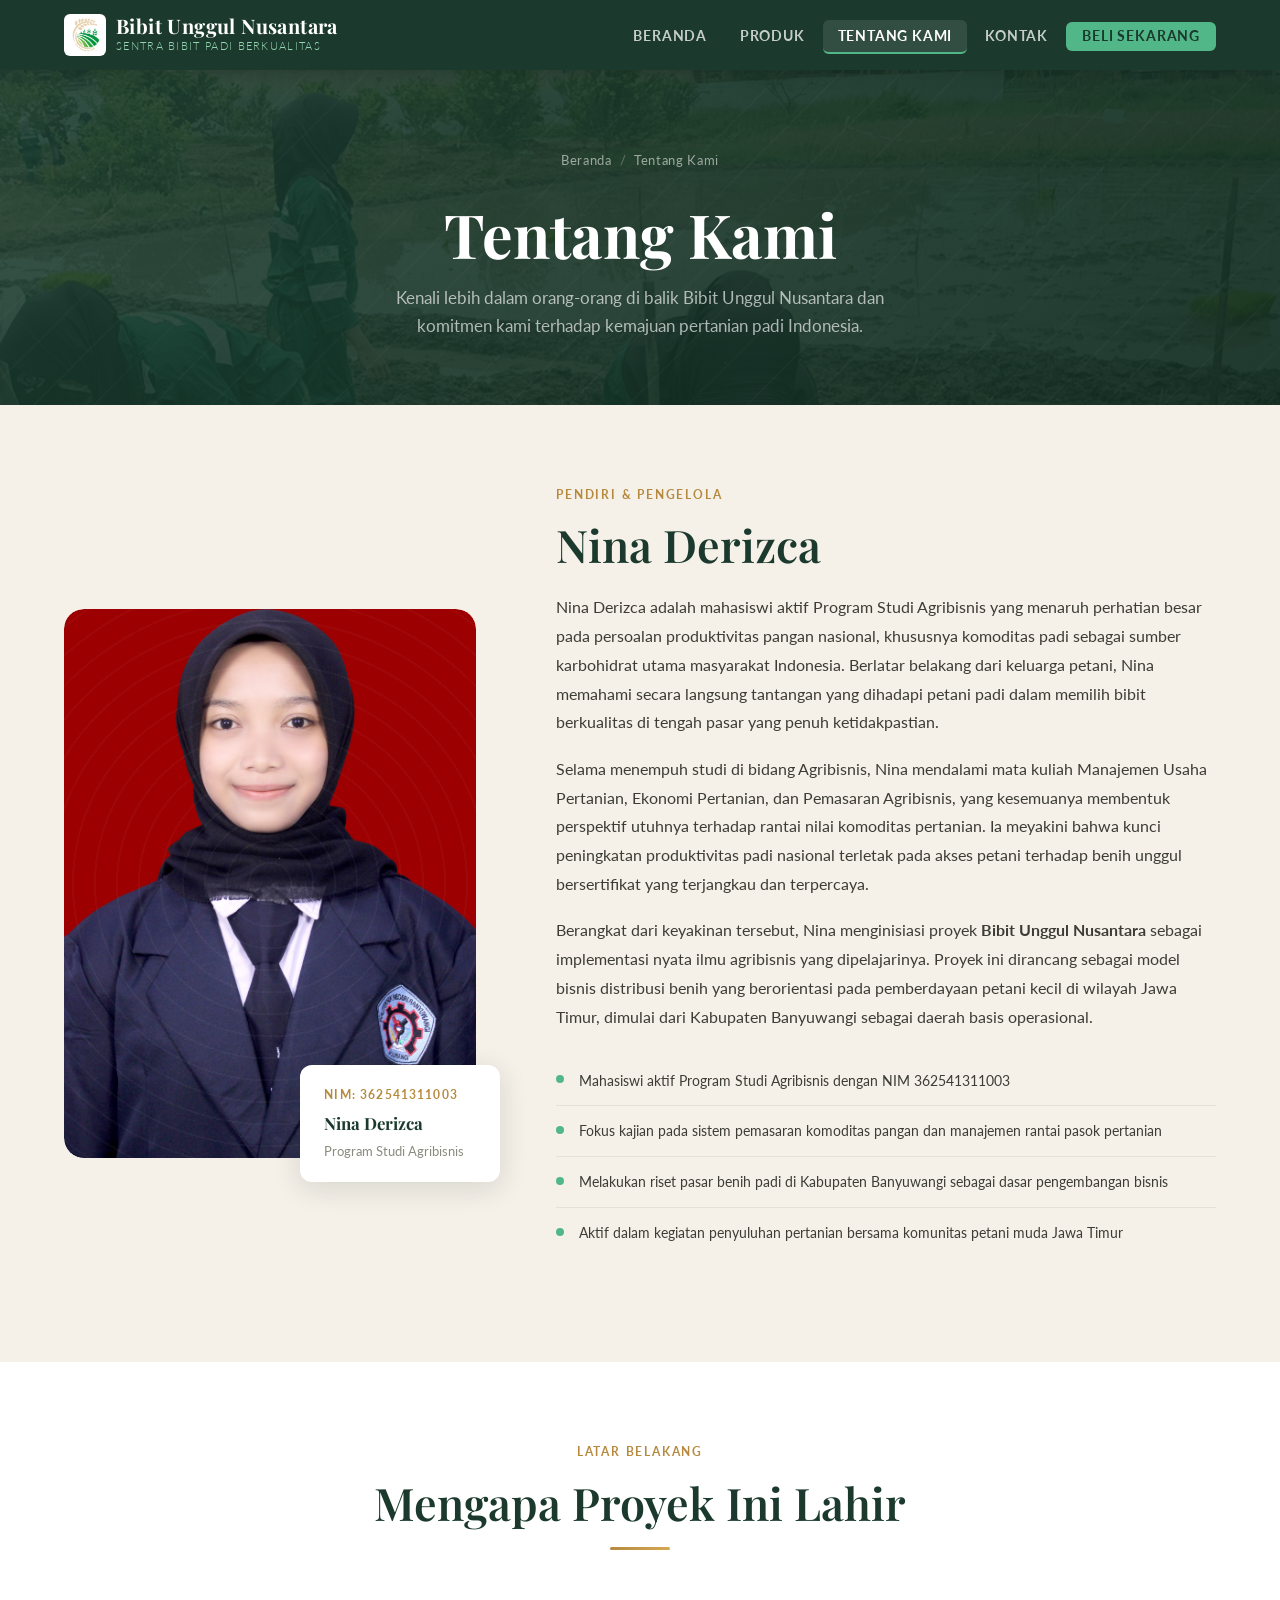
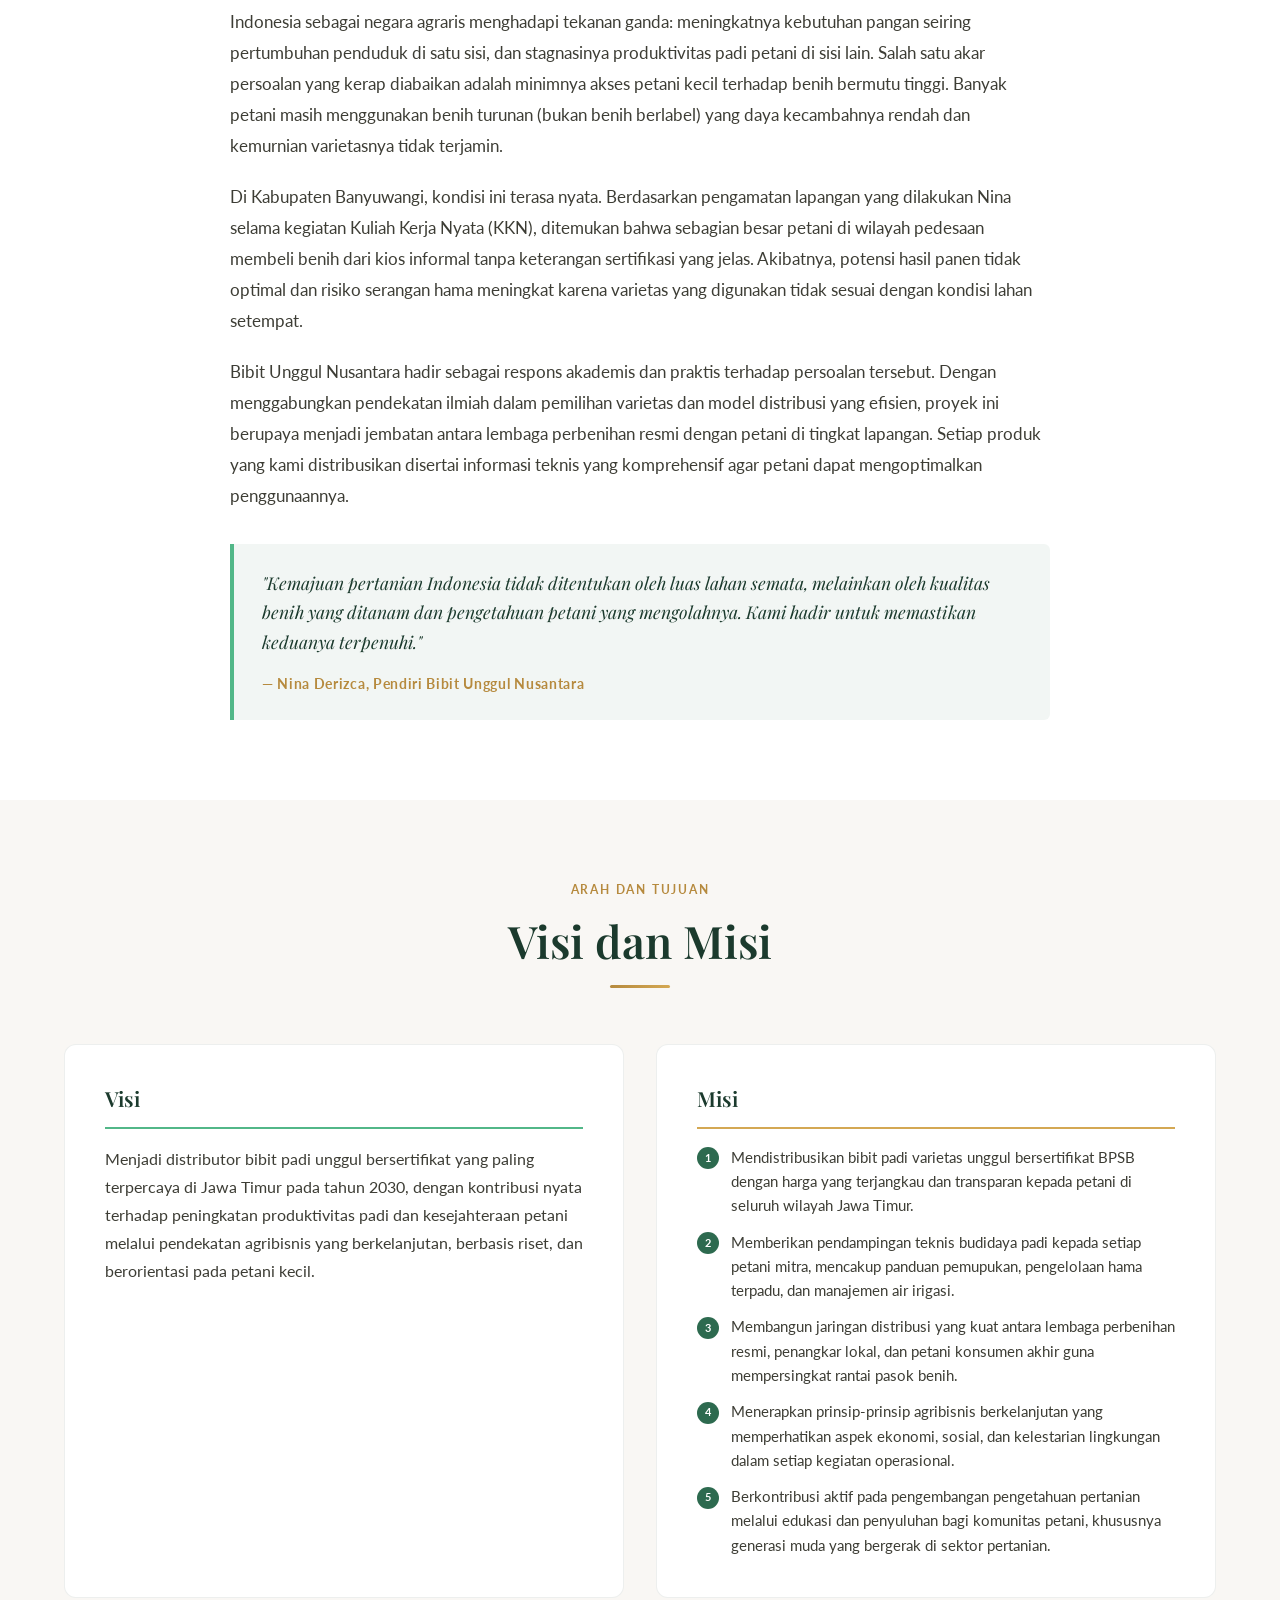
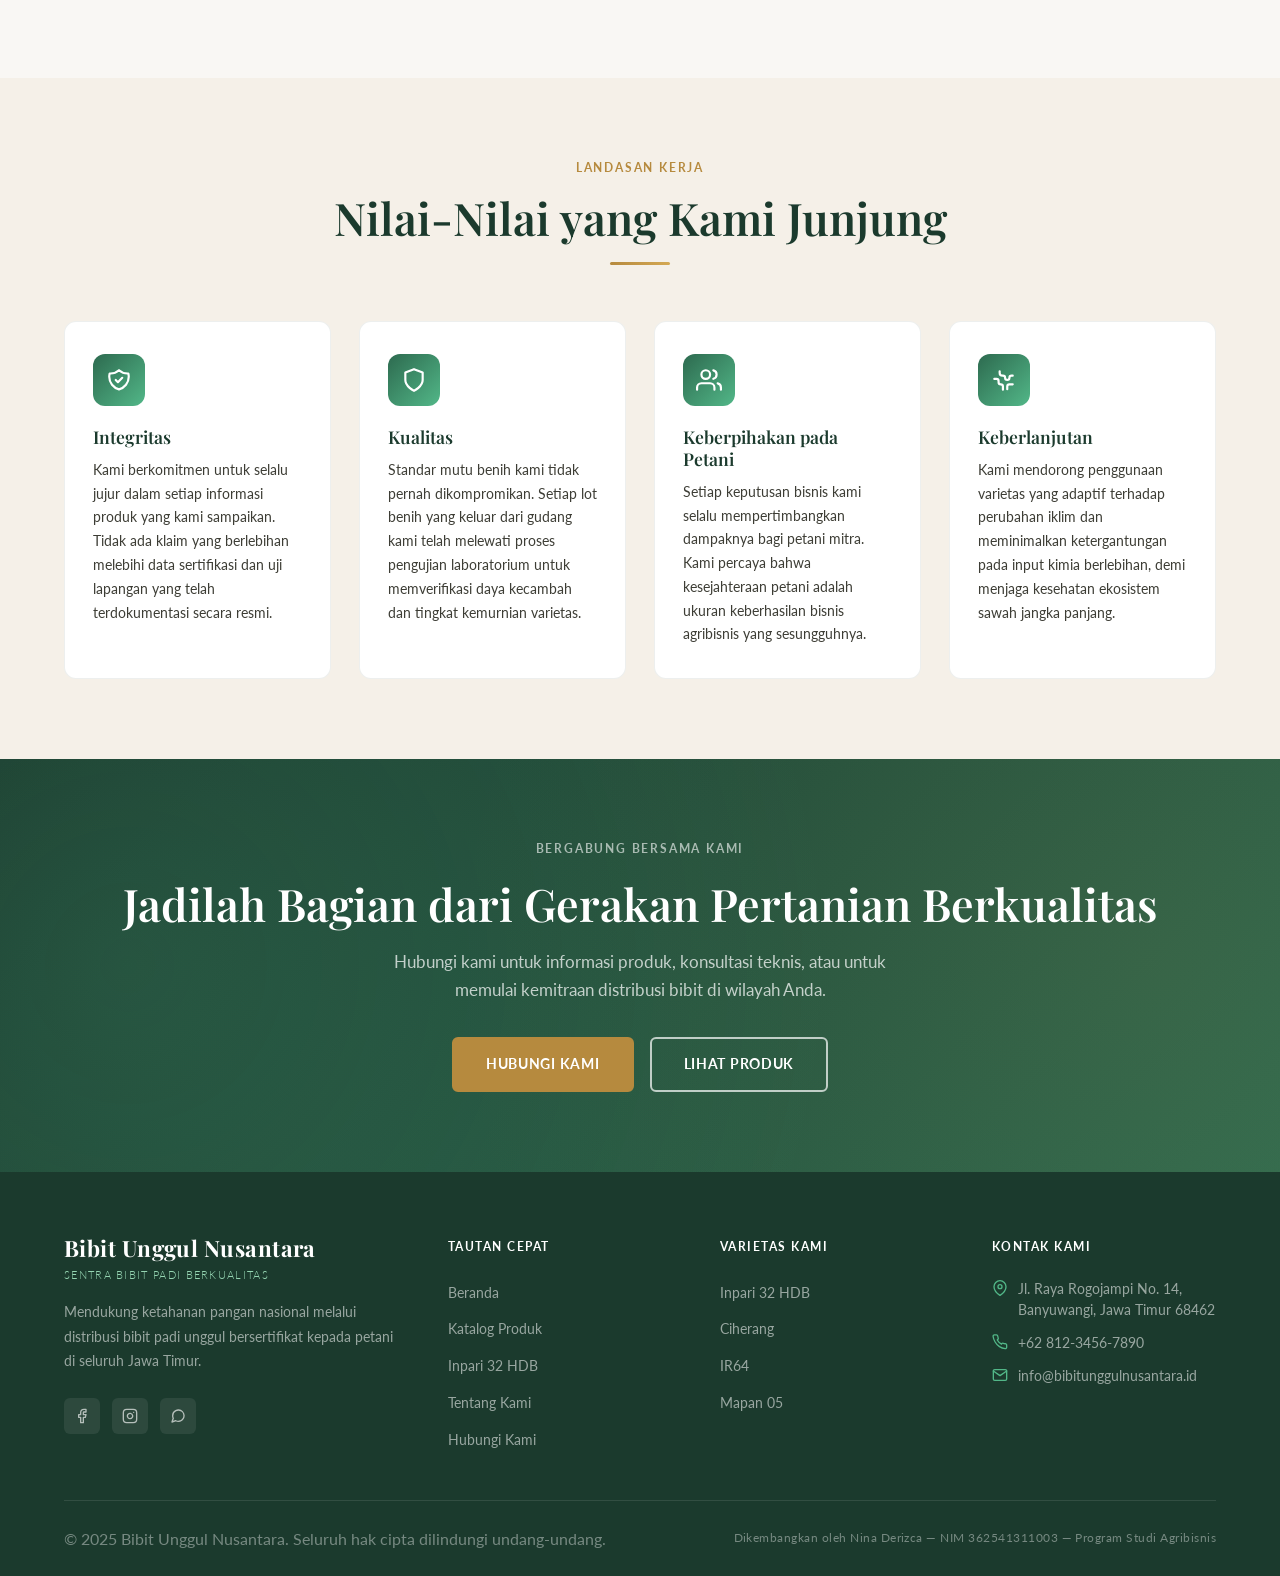
==== about.html @ 70c7c41b "update project untuk repo ninaderizca.github.io" ====
<!DOCTYPE html>
<html lang="id">
<head>
  <meta charset="UTF-8" />
  <meta name="viewport" content="width=device-width, initial-scale=1.0" />
  <title>Tentang Kami &mdash; Bibit Unggul Nusantara</title>
  <meta name="description" content="Mengenal Nina Derizca, mahasiswi Agribisnis di balik proyek Bibit Unggul Nusantara. Visi, misi, dan komitmen kami terhadap pertanian padi berkualitas." />
  <link rel="stylesheet" href="style.css" />
</head>
<body>

  <!-- NAVIGASI -->
  <nav class="navbar">
    <div class="navbar-dalam">
      <a href="index.html" class="navbar-logo">
        <img src="assets/images/logo.jpg" alt="Logo Bibit Unggul Nusantara" style="height: 42px; width: auto;">
        <div class="logo-teks">
          <span class="logo-nama">Bibit Unggul Nusantara</span>
          <span class="logo-tagline">Sentra Bibit Padi Berkualitas</span>
        </div>
      </a>
      <ul class="navbar-menu">
        <li><a href="index.html">Beranda</a></li>
        <li><a href="product.html">Produk</a></li>
        <li><a href="about.html" class="aktif">Tentang Kami</a></li>
        <li><a href="contact.html">Kontak</a></li>
        <li><a href="product.html" class="navbar-cta">Beli Sekarang</a></li>
      </ul>
      <button class="hamburger" onclick="toggleMenu()" aria-label="Buka Menu">
        <span></span><span></span><span></span>
      </button>
    </div>
    <div class="mobile-menu" id="mobileMenu">
      <a href="index.html">Beranda</a>
      <a href="product.html">Produk</a>
      <a href="about.html">Tentang Kami</a>
      <a href="contact.html">Kontak</a>
      <a href="product.html">Beli Sekarang</a>
    </div>
  </nav>

  <!-- HEADER HALAMAN -->
  <div class="header-halaman">
    <div class="kontainer">
      <div class="breadcrumb">
        <a href="index.html">Beranda</a>
        <span class="pemisah">/</span>
        <span>Tentang Kami</span>
      </div>
      <h1>Tentang Kami</h1>
      <p>Kenali lebih dalam orang-orang di balik Bibit Unggul Nusantara dan komitmen kami terhadap kemajuan pertanian padi Indonesia.</p>
    </div>
  </div>

  <!-- PROFIL PENDIRI -->
  <section class="bagian bagian-krem">
    <div class="kontainer">
      <div class="profil-grid">
        <div class="profil-visual animasi-masuk">
          <div class="foto-profil" style="background: transparent;">
            <img src="assets/images/profil-nina.jpg" alt="Foto Nina Derizca" style="width: 100%; height: 100%; object-fit: cover; border-radius: var(--radius-besar);" />
          </div>
          <div class="kartu-identitas">
            <div class="identitas-nim">NIM: 362541311003</div>
            <div class="identitas-nama">Nina Derizca</div>
            <div class="identitas-prodi">Program Studi Agribisnis</div>
          </div>
        </div>
        <div class="profil-teks animasi-masuk-delay-2">
          <div class="label-kecil">Pendiri &amp; Pengelola</div>
          <h2>Nina Derizca</h2>
          <p>
            Nina Derizca adalah mahasiswi aktif Program Studi Agribisnis yang menaruh perhatian besar pada persoalan produktivitas pangan nasional, khususnya komoditas padi sebagai sumber karbohidrat utama masyarakat Indonesia. Berlatar belakang dari keluarga petani, Nina memahami secara langsung tantangan yang dihadapi petani padi dalam memilih bibit berkualitas di tengah pasar yang penuh ketidakpastian.
          </p>
          <p>
            Selama menempuh studi di bidang Agribisnis, Nina mendalami mata kuliah Manajemen Usaha Pertanian, Ekonomi Pertanian, dan Pemasaran Agribisnis, yang kesemuanya membentuk perspektif utuhnya terhadap rantai nilai komoditas pertanian. Ia meyakini bahwa kunci peningkatan produktivitas padi nasional terletak pada akses petani terhadap benih unggul bersertifikat yang terjangkau dan terpercaya.
          </p>
          <p>
            Berangkat dari keyakinan tersebut, Nina menginisiasi proyek <strong>Bibit Unggul Nusantara</strong> sebagai implementasi nyata ilmu agribisnis yang dipelajarinya. Proyek ini dirancang sebagai model bisnis distribusi benih yang berorientasi pada pemberdayaan petani kecil di wilayah Jawa Timur, dimulai dari Kabupaten Banyuwangi sebagai daerah basis operasional.
          </p>
          <div class="daftar-pencapaian">
            <div class="item-pencapaian">
              <div class="dot-pencapaian"></div>
              <p>Mahasiswi aktif Program Studi Agribisnis dengan NIM 362541311003</p>
            </div>
            <div class="item-pencapaian">
              <div class="dot-pencapaian"></div>
              <p>Fokus kajian pada sistem pemasaran komoditas pangan dan manajemen rantai pasok pertanian</p>
            </div>
            <div class="item-pencapaian">
              <div class="dot-pencapaian"></div>
              <p>Melakukan riset pasar benih padi di Kabupaten Banyuwangi sebagai dasar pengembangan bisnis</p>
            </div>
            <div class="item-pencapaian">
              <div class="dot-pencapaian"></div>
              <p>Aktif dalam kegiatan penyuluhan pertanian bersama komunitas petani muda Jawa Timur</p>
            </div>
          </div>
        </div>
      </div>
    </div>
  </section>

  <!-- LATAR BELAKANG PROYEK -->
  <section class="bagian bagian-putih">
    <div class="kontainer">
      <div class="judul-bagian">
        <div class="label-kecil">Latar Belakang</div>
        <h2>Mengapa Proyek Ini Lahir</h2>
        <div class="garis-emas"></div>
      </div>
      <div style="max-width: 820px; margin: 0 auto;">
        <p style="font-size: 1.05rem; line-height: 1.85; margin-bottom: 1.25rem;">
          Indonesia sebagai negara agraris menghadapi tekanan ganda: meningkatnya kebutuhan pangan seiring pertumbuhan penduduk di satu sisi, dan stagnasinya produktivitas padi petani di sisi lain. Salah satu akar persoalan yang kerap diabaikan adalah minimnya akses petani kecil terhadap benih bermutu tinggi. Banyak petani masih menggunakan benih turunan (bukan benih berlabel) yang daya kecambahnya rendah dan kemurnian varietasnya tidak terjamin.
        </p>
        <p style="font-size: 1.05rem; line-height: 1.85; margin-bottom: 1.25rem;">
          Di Kabupaten Banyuwangi, kondisi ini terasa nyata. Berdasarkan pengamatan lapangan yang dilakukan Nina selama kegiatan Kuliah Kerja Nyata (KKN), ditemukan bahwa sebagian besar petani di wilayah pedesaan membeli benih dari kios informal tanpa keterangan sertifikasi yang jelas. Akibatnya, potensi hasil panen tidak optimal dan risiko serangan hama meningkat karena varietas yang digunakan tidak sesuai dengan kondisi lahan setempat.
        </p>
        <p style="font-size: 1.05rem; line-height: 1.85; margin-bottom: 1.25rem;">
          Bibit Unggul Nusantara hadir sebagai respons akademis dan praktis terhadap persoalan tersebut. Dengan menggabungkan pendekatan ilmiah dalam pemilihan varietas dan model distribusi yang efisien, proyek ini berupaya menjadi jembatan antara lembaga perbenihan resmi dengan petani di tingkat lapangan. Setiap produk yang kami distribusikan disertai informasi teknis yang komprehensif agar petani dapat mengoptimalkan penggunaannya.
        </p>
        <div style="background: rgba(45, 106, 79, 0.06); border-left: 4px solid var(--hijau-muda); border-radius: 0 var(--radius-kecil) var(--radius-kecil) 0; padding: 1.5rem 1.75rem; margin-top: 2rem;">
          <p style="font-family: var(--font-display); font-size: 1.1rem; font-style: italic; color: var(--hijau-tua); line-height: 1.7; margin: 0;">
            "Kemajuan pertanian Indonesia tidak ditentukan oleh luas lahan semata, melainkan oleh kualitas benih yang ditanam dan pengetahuan petani yang mengolahnya. Kami hadir untuk memastikan keduanya terpenuhi."
          </p>
          <p style="margin-top: 1rem; font-size: 0.85rem; font-weight: 700; color: var(--emas); letter-spacing: 0.05em; margin-bottom: 0;">
            &mdash; Nina Derizca, Pendiri Bibit Unggul Nusantara
          </p>
        </div>
      </div>
    </div>
  </section>

  <!-- VISI MISI -->
  <section class="bagian bagian-abu">
    <div class="kontainer">
      <div class="judul-bagian">
        <div class="label-kecil">Arah dan Tujuan</div>
        <h2>Visi dan Misi</h2>
        <div class="garis-emas"></div>
      </div>
      <div class="grid-visi-misi">
        <div class="kartu-visi-misi visi">
          <h3>Visi</h3>
          <p style="font-size: 1.0rem; line-height: 1.75; color: var(--teks-sedang);">
            Menjadi distributor bibit padi unggul bersertifikat yang paling terpercaya di Jawa Timur pada tahun 2030, dengan kontribusi nyata terhadap peningkatan produktivitas padi dan kesejahteraan petani melalui pendekatan agribisnis yang berkelanjutan, berbasis riset, dan berorientasi pada petani kecil.
          </p>
        </div>
        <div class="kartu-visi-misi misi">
          <h3>Misi</h3>
          <ul class="daftar-misi">
            <li>
              <span class="nomor-misi">1</span>
              Mendistribusikan bibit padi varietas unggul bersertifikat BPSB dengan harga yang terjangkau dan transparan kepada petani di seluruh wilayah Jawa Timur.
            </li>
            <li>
              <span class="nomor-misi">2</span>
              Memberikan pendampingan teknis budidaya padi kepada setiap petani mitra, mencakup panduan pemupukan, pengelolaan hama terpadu, dan manajemen air irigasi.
            </li>
            <li>
              <span class="nomor-misi">3</span>
              Membangun jaringan distribusi yang kuat antara lembaga perbenihan resmi, penangkar lokal, dan petani konsumen akhir guna mempersingkat rantai pasok benih.
            </li>
            <li>
              <span class="nomor-misi">4</span>
              Menerapkan prinsip-prinsip agribisnis berkelanjutan yang memperhatikan aspek ekonomi, sosial, dan kelestarian lingkungan dalam setiap kegiatan operasional.
            </li>
            <li>
              <span class="nomor-misi">5</span>
              Berkontribusi aktif pada pengembangan pengetahuan pertanian melalui edukasi dan penyuluhan bagi komunitas petani, khususnya generasi muda yang bergerak di sektor pertanian.
            </li>
          </ul>
        </div>
      </div>
    </div>
  </section>

  <!-- NILAI-NILAI -->
  <section class="bagian bagian-krem">
    <div class="kontainer">
      <div class="judul-bagian">
        <div class="label-kecil">Landasan Kerja</div>
        <h2>Nilai-Nilai yang Kami Junjung</h2>
        <div class="garis-emas"></div>
      </div>
      <div class="grid-keunggulan">
        <div class="kartu-keunggulan">
          <div class="ikon-keunggulan">
            <svg viewBox="0 0 24 24"><path d="M9 12l2 2 4-4m5.618-4.016A11.955 11.955 0 0112 2.944a11.955 11.955 0 01-8.618 3.04A12.02 12.02 0 003 9c0 5.591 3.824 10.29 9 11.622 5.176-1.332 9-6.03 9-11.622 0-1.042-.133-2.052-.382-3.016z"/></svg>
          </div>
          <h3>Integritas</h3>
          <p>Kami berkomitmen untuk selalu jujur dalam setiap informasi produk yang kami sampaikan. Tidak ada klaim yang berlebihan melebihi data sertifikasi dan uji lapangan yang telah terdokumentasi secara resmi.</p>
        </div>
        <div class="kartu-keunggulan">
          <div class="ikon-keunggulan">
            <svg viewBox="0 0 24 24"><path d="M12 22s8-4 8-10V5l-8-3-8 3v7c0 6 8 10 8 10z"/></svg>
          </div>
          <h3>Kualitas</h3>
          <p>Standar mutu benih kami tidak pernah dikompromikan. Setiap lot benih yang keluar dari gudang kami telah melewati proses pengujian laboratorium untuk memverifikasi daya kecambah dan tingkat kemurnian varietas.</p>
        </div>
        <div class="kartu-keunggulan">
          <div class="ikon-keunggulan">
            <svg viewBox="0 0 24 24"><path d="M17 21v-2a4 4 0 00-4-4H5a4 4 0 00-4 4v2"/><circle cx="9" cy="7" r="4"/><path d="M23 21v-2a4 4 0 00-3-3.87M16 3.13a4 4 0 010 7.75"/></svg>
          </div>
          <h3>Keberpihakan pada Petani</h3>
          <p>Setiap keputusan bisnis kami selalu mempertimbangkan dampaknya bagi petani mitra. Kami percaya bahwa kesejahteraan petani adalah ukuran keberhasilan bisnis agribisnis yang sesungguhnya.</p>
        </div>
        <div class="kartu-keunggulan">
          <div class="ikon-keunggulan">
            <svg viewBox="0 0 24 24"><path d="M3.055 11H5a2 2 0 012 2v1a2 2 0 002 2 2 2 0 012 2v2.945M8 3.935V5.5A2.5 2.5 0 0010.5 8h.5a2 2 0 012 2 2 2 0 104 0 2 2 0 012-2h1.064M15 20.488V18a2 2 0 012-2h3.064"/></svg>
          </div>
          <h3>Keberlanjutan</h3>
          <p>Kami mendorong penggunaan varietas yang adaptif terhadap perubahan iklim dan meminimalkan ketergantungan pada input kimia berlebihan, demi menjaga kesehatan ekosistem sawah jangka panjang.</p>
        </div>
      </div>
    </div>
  </section>

  <!-- CTA -->
  <section class="spanduk-cta">
    <div class="kontainer">
      <div class="label-kecil" style="color: rgba(255,255,255,0.6);">Bergabung Bersama Kami</div>
      <h2 style="color: var(--putih); margin: 1rem 0;">Jadilah Bagian dari Gerakan Pertanian Berkualitas</h2>
      <p>Hubungi kami untuk informasi produk, konsultasi teknis, atau untuk memulai kemitraan distribusi bibit di wilayah Anda.</p>
      <div class="grup-tombol" style="justify-content: center;">
        <a href="contact.html" class="tombol tombol-emas">Hubungi Kami</a>
        <a href="product.html" class="tombol tombol-outline-putih">Lihat Produk</a>
      </div>
    </div>
  </section>

  <!-- FOOTER -->
  <footer class="footer">
    <div class="kontainer">
      <div class="footer-grid">
        <div class="footer-brand">
          <div class="logo-nama">Bibit Unggul Nusantara</div>
          <div class="logo-tagline" style="margin-bottom: 1rem;">Sentra Bibit Padi Berkualitas</div>
          <p>Mendukung ketahanan pangan nasional melalui distribusi bibit padi unggul bersertifikat kepada petani di seluruh Jawa Timur.</p>
          <div class="sosial-links">
            <a href="#" class="sosial-btn" aria-label="Facebook"><svg viewBox="0 0 24 24"><path d="M18 2h-3a5 5 0 00-5 5v3H7v4h3v8h4v-8h3l1-4h-4V7a1 1 0 011-1h3z"/></svg></a>
            <a href="#" class="sosial-btn" aria-label="Instagram"><svg viewBox="0 0 24 24"><rect x="2" y="2" width="20" height="20" rx="5" ry="5"/><path d="M16 11.37A4 4 0 1112.63 8 4 4 0 0116 11.37z"/><line x1="17.5" y1="6.5" x2="17.51" y2="6.5"/></svg></a>
            <a href="#" class="sosial-btn" aria-label="WhatsApp"><svg viewBox="0 0 24 24"><path d="M21 11.5a8.38 8.38 0 01-.9 3.8 8.5 8.5 0 01-7.6 4.7 8.38 8.38 0 01-3.8-.9L3 21l1.9-5.7a8.38 8.38 0 01-.9-3.8 8.5 8.5 0 014.7-7.6 8.38 8.38 0 013.8-.9h.5a8.48 8.48 0 018 8v.5z"/></svg></a>
          </div>
        </div>
        <div>
          <div class="footer-judul">Tautan Cepat</div>
          <ul class="footer-link-list">
            <li><a href="index.html">Beranda</a></li>
            <li><a href="product.html">Katalog Produk</a></li>
            <li><a href="detail-inpari.html">Inpari 32 HDB</a></li>
            <li><a href="about.html">Tentang Kami</a></li>
            <li><a href="contact.html">Hubungi Kami</a></li>
          </ul>
        </div>
        <div>
          <div class="footer-judul">Varietas Kami</div>
          <ul class="footer-link-list">
            <li><a href="detail-inpari.html">Inpari 32 HDB</a></li>
            <li><a href="product.html">Ciherang</a></li>
            <li><a href="product.html">IR64</a></li>
            <li><a href="product.html">Mapan 05</a></li>
          </ul>
        </div>
        <div>
          <div class="footer-judul">Kontak Kami</div>
          <div class="footer-kontak-item">
            <svg viewBox="0 0 24 24"><path d="M21 10c0 7-9 13-9 13s-9-6-9-13a9 9 0 0118 0z"/><circle cx="12" cy="10" r="3"/></svg>
            Jl. Raya Rogojampi No. 14, Banyuwangi, Jawa Timur 68462
          </div>
          <div class="footer-kontak-item">
            <svg viewBox="0 0 24 24"><path d="M22 16.92v3a2 2 0 01-2.18 2 19.79 19.79 0 01-8.63-3.07A19.5 19.5 0 014.69 12a19.79 19.79 0 01-3.07-8.67A2 2 0 013.6 1.28h3a2 2 0 012 1.72c.127.96.361 1.903.7 2.81a2 2 0 01-.45 2.11L7.91 9a16 16 0 006.29 6.29l.61-.91a2 2 0 012.11-.45c.907.339 1.85.573 2.81.7A2 2 0 0122 16.92z"/></svg>
            +62 812-3456-7890
          </div>
          <div class="footer-kontak-item">
            <svg viewBox="0 0 24 24"><path d="M4 4h16c1.1 0 2 .9 2 2v12c0 1.1-.9 2-2 2H4c-1.1 0-2-.9-2-2V6c0-1.1.9-2 2-2z"/><polyline points="22,6 12,13 2,6"/></svg>
            info@bibitunggulnusantara.id
          </div>
        </div>
      </div>
      <div class="footer-bawah">
        <p>&copy; 2025 Bibit Unggul Nusantara. Seluruh hak cipta dilindungi undang-undang.</p>
        <p class="footer-nim">Dikembangkan oleh Nina Derizca &mdash; NIM 362541311003 &mdash; Program Studi Agribisnis</p>
      </div>
    </div>
  </footer>

  <script>
    function toggleMenu() {
      document.getElementById('mobileMenu').classList.toggle('terbuka');
    }
  </script>
</body>
</html>
---- style.css ----
/* ============================================================
   BIBIT UNGGUL NUSANTARA - Stylesheet Utama
   Pemilik: Nina Derizca | NIM: 362541311003 | Agribisnis
   ============================================================ */

/* ── Import Font ── */
@import url('https://fonts.googleapis.com/css2?family=Playfair+Display:ital,wght@0,400;0,600;0,700;1,400&family=Lato:wght@300;400;700&family=DM+Serif+Display:ital@0;1&display=swap');

/* ── Variabel CSS ── */
:root {
  --hijau-tua:     #1b3a2d;
  --hijau-sedang:  #2d6a4f;
  --hijau-muda:    #52b788;
  --hijau-terang:  #95d5b2;
  --krem:          #f5f0e8;
  --krem-gelap:    #e8dfc8;
  --emas:          #b68a3e;
  --emas-muda:     #d4a853;
  --putih:         #ffffff;
  --abu-terang:    #f9f7f4;
  --abu:           #8a8a7e;
  --teks-gelap:    #1e1e1a;
  --teks-sedang:   #3d3d35;

  --font-display:  'Playfair Display', Georgia, serif;
  --font-serif:    'DM Serif Display', Georgia, serif;
  --font-body:     'Lato', sans-serif;

  --radius-kecil:  6px;
  --radius:        12px;
  --radius-besar:  20px;
  --shadow-halus:  0 2px 12px rgba(27, 58, 45, 0.08);
  --shadow-sedang: 0 6px 28px rgba(27, 58, 45, 0.14);
  --shadow-dalam:  0 16px 48px rgba(27, 58, 45, 0.22);
  --transisi:      0.32s cubic-bezier(0.4, 0, 0.2, 1);
}

/* ── Reset & Dasar ── */
*, *::before, *::after { box-sizing: border-box; margin: 0; padding: 0; }

html { scroll-behavior: smooth; font-size: 16px; }

body {
  font-family: var(--font-body);
  color: var(--teks-gelap);
  background-color: var(--krem);
  line-height: 1.7;
  -webkit-font-smoothing: antialiased;
}

img { display: block; max-width: 100%; }
a { color: inherit; text-decoration: none; }
ul { list-style: none; }

/* ── Tipografi Umum ── */
h1, h2, h3, h4 {
  font-family: var(--font-display);
  color: var(--hijau-tua);
  line-height: 1.25;
}

h1 { font-size: clamp(2.4rem, 5vw, 3.8rem); font-weight: 700; }
h2 { font-size: clamp(1.8rem, 3.5vw, 2.8rem); font-weight: 600; }
h3 { font-size: clamp(1.2rem, 2.5vw, 1.6rem); font-weight: 600; }
h4 { font-size: 1.1rem; font-weight: 600; }

p { color: var(--teks-sedang); font-size: 1rem; }

/* ── Komponen Teks Utilitas ── */
.label-kecil {
  font-family: var(--font-body);
  font-size: 0.75rem;
  font-weight: 700;
  letter-spacing: 0.15em;
  text-transform: uppercase;
  color: var(--emas);
}

.teks-tengah { text-align: center; }
.teks-putih  { color: var(--putih) !important; }
.teks-hijau  { color: var(--hijau-sedang); }

/* ── Tombol ── */
.tombol {
  display: inline-flex;
  align-items: center;
  gap: 0.5rem;
  padding: 0.85rem 2rem;
  border-radius: var(--radius-kecil);
  font-family: var(--font-body);
  font-size: 0.9rem;
  font-weight: 700;
  letter-spacing: 0.05em;
  cursor: pointer;
  border: 2px solid transparent;
  transition: var(--transisi);
  text-transform: uppercase;
}

.tombol-primer {
  background: var(--hijau-sedang);
  color: var(--putih);
  border-color: var(--hijau-sedang);
}
.tombol-primer:hover {
  background: var(--hijau-tua);
  border-color: var(--hijau-tua);
  transform: translateY(-2px);
  box-shadow: var(--shadow-sedang);
}

.tombol-sekunder {
  background: transparent;
  color: var(--hijau-sedang);
  border-color: var(--hijau-sedang);
}
.tombol-sekunder:hover {
  background: var(--hijau-sedang);
  color: var(--putih);
  transform: translateY(-2px);
}

.tombol-emas {
  background: var(--emas);
  color: var(--putih);
  border-color: var(--emas);
}
.tombol-emas:hover {
  background: #9a7230;
  border-color: #9a7230;
  transform: translateY(-2px);
  box-shadow: var(--shadow-sedang);
}

.tombol-outline-putih {
  background: transparent;
  color: var(--putih);
  border-color: rgba(255,255,255,0.7);
}
.tombol-outline-putih:hover {
  background: rgba(255,255,255,0.15);
  border-color: var(--putih);
}

/* ── Navigasi ── */
.navbar {
  position: sticky;
  top: 0;
  z-index: 1000;
  background: var(--hijau-tua);
  box-shadow: 0 2px 16px rgba(0,0,0,0.18);
}

.navbar-dalam {
  max-width: 1200px;
  margin: 0 auto;
  padding: 0 1.5rem;
  display: flex;
  align-items: center;
  justify-content: space-between;
  height: 70px;
}

.navbar-logo {
  display: flex;
  flex-direction: row;
  align-items: center;
  gap: 10px;
}

.navbar-logo img {
  height: 42px;
  width: auto;
  flex-shrink: 0;
  border-radius: 6px;
}

.logo-teks {
  display: flex;
  flex-direction: column;
  gap: 0;
}

.logo-nama {
  font-family: var(--font-display);
  font-size: 1.25rem;
  font-weight: 700;
  color: var(--putih);
  letter-spacing: 0.02em;
  line-height: 1.1;
}

.logo-tagline {
  font-size: 0.68rem;
  color: var(--hijau-terang);
  letter-spacing: 0.12em;
  text-transform: uppercase;
  font-weight: 300;
}

.navbar-menu {
  display: flex;
  align-items: center;
  gap: 0.25rem;
}

.navbar-menu a {
  font-size: 0.85rem;
  font-weight: 700;
  letter-spacing: 0.06em;
  text-transform: uppercase;
  color: rgba(255,255,255,0.75);
  padding: 0.5rem 0.9rem;
  border-radius: var(--radius-kecil);
  transition: var(--transisi);
}

.navbar-menu a:hover,
.navbar-menu a.aktif {
  color: var(--putih);
  background: rgba(255,255,255,0.1);
}

.navbar-menu a.aktif {
  border-bottom: 2px solid var(--hijau-muda);
}

.navbar-cta {
  background: var(--hijau-muda) !important;
  color: var(--hijau-tua) !important;
  padding: 0.4rem 1rem !important;
  border-radius: var(--radius-kecil) !important;
}

.navbar-cta:hover {
  background: var(--hijau-terang) !important;
  transform: none !important;
}

/* ── Hamburger (Mobile) ── */
.hamburger {
  display: none;
  flex-direction: column;
  gap: 5px;
  cursor: pointer;
  padding: 4px;
  background: none;
  border: none;
}

.hamburger span {
  width: 24px;
  height: 2px;
  background: var(--putih);
  border-radius: 2px;
  transition: var(--transisi);
}

.mobile-menu {
  display: none;
  flex-direction: column;
  background: var(--hijau-tua);
  padding: 1rem 1.5rem;
  gap: 0.25rem;
}

.mobile-menu a {
  color: rgba(255,255,255,0.8);
  font-size: 0.9rem;
  font-weight: 700;
  letter-spacing: 0.06em;
  text-transform: uppercase;
  padding: 0.65rem 0;
  border-bottom: 1px solid rgba(255,255,255,0.08);
  transition: var(--transisi);
}

.mobile-menu a:hover { color: var(--hijau-muda); }
.mobile-menu.terbuka { display: flex; }

/* ── Kontainer Umum ── */
.kontainer {
  max-width: 1200px;
  margin: 0 auto;
  padding: 0 1.5rem;
}

.bagian {
  padding: 5rem 0;
}

.bagian-krem    { background: var(--krem); }
.bagian-putih   { background: var(--putih); }
.bagian-hijau   { background: var(--hijau-tua); }
.bagian-abu     { background: var(--abu-terang); }

/* ── Judul Bagian ── */
.judul-bagian {
  text-align: center;
  margin-bottom: 3.5rem;
}

.judul-bagian .label-kecil {
  margin-bottom: 0.75rem;
}

.judul-bagian h2 {
  margin-bottom: 1rem;
}

.judul-bagian p {
  max-width: 580px;
  margin: 0 auto;
  font-size: 1.05rem;
}

/* ── Garis Dekoratif ── */
.garis-emas {
  width: 60px;
  height: 3px;
  background: linear-gradient(90deg, var(--emas), var(--emas-muda));
  border-radius: 2px;
  margin: 1rem auto 0;
}

/* ============================================================
   HERO - BERANDA
   ============================================================ */
.hero {
  position: relative;
  min-height: 90vh;
  display: flex;
  align-items: center;
  overflow: hidden;
  background-image: url('assets/images/background.jpg');
  background-size: cover;
  background-position: center;
  background-attachment: fixed;
}

.hero::after {
  content: '';
  position: absolute;
  inset: 0;
  background: linear-gradient(
    135deg,
    rgba(27, 58, 45, 0.82) 0%,
    rgba(15, 42, 30, 0.88) 40%,
    rgba(26, 61, 41, 0.80) 70%,
    rgba(13, 34, 24, 0.85) 100%
  );
  z-index: 1;
}

.hero-pola {
  position: absolute;
  inset: 0;
  z-index: 2;
  background-image:
    radial-gradient(circle at 20% 80%, rgba(82, 183, 136, 0.10) 0%, transparent 50%),
    radial-gradient(circle at 80% 20%, rgba(182, 138, 62, 0.08) 0%, transparent 50%),
    repeating-linear-gradient(
      60deg,
      transparent,
      transparent 80px,
      rgba(82, 183, 136, 0.03) 80px,
      rgba(82, 183, 136, 0.03) 82px
    );
}

.hero-konten {
  position: relative;
  z-index: 3;
  display: grid;
  grid-template-columns: 1fr 1fr;
  gap: 4rem;
  align-items: center;
  max-width: 1200px;
  margin: 0 auto;
  padding: 4rem 1.5rem;
  width: 100%;
}

.hero-teks .label-kecil {
  display: inline-block;
  padding: 0.35rem 1rem;
  border: 1px solid rgba(182, 138, 62, 0.4);
  border-radius: 100px;
  margin-bottom: 1.5rem;
  color: var(--emas-muda);
  background: rgba(182, 138, 62, 0.1);
}

.hero-teks h1 {
  color: var(--putih);
  margin-bottom: 1.25rem;
}

.hero-teks h1 em {
  font-style: italic;
  color: var(--hijau-muda);
}

.hero-teks .deskripsi-hero {
  color: rgba(255,255,255,0.72);
  font-size: 1.1rem;
  margin-bottom: 2.25rem;
  line-height: 1.8;
}

.grup-tombol {
  display: flex;
  gap: 1rem;
  flex-wrap: wrap;
}

.hero-visual {
  display: flex;
  justify-content: center;
  align-items: center;
}

.kartu-hero {
  background: rgba(255,255,255,0.06);
  border: 1px solid rgba(255,255,255,0.12);
  border-radius: var(--radius-besar);
  padding: 2.5rem;
  backdrop-filter: blur(8px);
  width: 100%;
  max-width: 380px;
}

.kartu-hero-judul {
  font-family: var(--font-display);
  font-size: 1rem;
  color: var(--hijau-muda);
  font-weight: 600;
  letter-spacing: 0.08em;
  text-transform: uppercase;
  margin-bottom: 1.5rem;
  padding-bottom: 1rem;
  border-bottom: 1px solid rgba(255,255,255,0.12);
}

.stats-grid {
  display: grid;
  grid-template-columns: 1fr 1fr;
  gap: 1.25rem;
}

.stat-item {
  text-align: center;
  padding: 1.25rem 0.75rem;
  background: rgba(255,255,255,0.05);
  border-radius: var(--radius);
  border: 1px solid rgba(255,255,255,0.08);
  transition: var(--transisi);
}

.stat-item:hover {
  background: rgba(82, 183, 136, 0.12);
  border-color: rgba(82, 183, 136, 0.25);
}

.stat-angka {
  font-family: var(--font-display);
  font-size: 2rem;
  font-weight: 700;
  color: var(--putih);
  display: block;
  line-height: 1;
}

.stat-label {
  font-size: 0.75rem;
  color: rgba(255,255,255,0.55);
  margin-top: 0.4rem;
  letter-spacing: 0.04em;
}

/* ── Keunggulan (Beranda) ── */
.grid-keunggulan {
  display: grid;
  grid-template-columns: repeat(auto-fit, minmax(240px, 1fr));
  gap: 1.75rem;
}

.kartu-keunggulan {
  background: var(--putih);
  border-radius: var(--radius);
  padding: 2rem 1.75rem;
  border: 1px solid rgba(27, 58, 45, 0.08);
  transition: var(--transisi);
  position: relative;
  overflow: hidden;
}

.kartu-keunggulan::before {
  content: '';
  position: absolute;
  top: 0;
  left: 0;
  right: 0;
  height: 3px;
  background: linear-gradient(90deg, var(--hijau-sedang), var(--hijau-muda));
  transform: scaleX(0);
  transform-origin: left;
  transition: var(--transisi);
}

.kartu-keunggulan:hover {
  transform: translateY(-5px);
  box-shadow: var(--shadow-sedang);
  border-color: rgba(45, 106, 79, 0.2);
}

.kartu-keunggulan:hover::before {
  transform: scaleX(1);
}

.ikon-keunggulan {
  width: 52px;
  height: 52px;
  background: linear-gradient(135deg, var(--hijau-sedang), var(--hijau-muda));
  border-radius: var(--radius);
  display: flex;
  align-items: center;
  justify-content: center;
  margin-bottom: 1.25rem;
}

.ikon-keunggulan svg {
  width: 26px;
  height: 26px;
  stroke: var(--putih);
  fill: none;
  stroke-width: 2;
  stroke-linecap: round;
  stroke-linejoin: round;
}

.kartu-keunggulan h3 {
  font-size: 1.1rem;
  margin-bottom: 0.6rem;
  color: var(--hijau-tua);
}

.kartu-keunggulan p {
  font-size: 0.9rem;
  line-height: 1.65;
}

/* ── Pratinjau Produk (Beranda) ── */
.grid-produk {
  display: grid;
  grid-template-columns: repeat(auto-fill, minmax(260px, 1fr));
  gap: 1.75rem;
}

.kartu-produk {
  background: var(--putih);
  border-radius: var(--radius);
  overflow: hidden;
  border: 1px solid rgba(27, 58, 45, 0.08);
  transition: var(--transisi);
  display: flex;
  flex-direction: column;
}

.kartu-produk:hover {
  transform: translateY(-6px);
  box-shadow: var(--shadow-dalam);
}

.kartu-produk-gambar {
  height: 200px;
  background: linear-gradient(135deg, var(--hijau-tua), var(--hijau-sedang));
  display: flex;
  align-items: center;
  justify-content: center;
  position: relative;
  overflow: hidden;
}

.kartu-produk-gambar::after {
  content: '';
  position: absolute;
  inset: 0;
  background: repeating-linear-gradient(
    45deg,
    transparent,
    transparent 18px,
    rgba(255,255,255,0.03) 18px,
    rgba(255,255,255,0.03) 36px
  );
}

.kartu-produk-gambar svg {
  width: 72px;
  height: 72px;
  stroke: rgba(255,255,255,0.5);
  fill: none;
  stroke-width: 1.5;
  stroke-linecap: round;
  stroke-linejoin: round;
  position: relative;
  z-index: 1;
}

.lencana-varietas {
  position: absolute;
  top: 12px;
  right: 12px;
  background: rgba(182, 138, 62, 0.9);
  color: var(--putih);
  font-size: 0.68rem;
  font-weight: 700;
  letter-spacing: 0.08em;
  text-transform: uppercase;
  padding: 0.3rem 0.7rem;
  border-radius: 100px;
  z-index: 2;
}

.kartu-produk-isi {
  padding: 1.5rem;
  flex: 1;
  display: flex;
  flex-direction: column;
}

.kartu-produk-isi h3 {
  font-size: 1.15rem;
  margin-bottom: 0.4rem;
  color: var(--hijau-tua);
}

.kartu-produk-isi .varietas-latin {
  font-style: italic;
  font-size: 0.82rem;
  color: var(--abu);
  margin-bottom: 0.8rem;
}

.kartu-produk-isi p {
  font-size: 0.88rem;
  line-height: 1.6;
  flex: 1;
  margin-bottom: 1.25rem;
}

.harga-produk {
  font-family: var(--font-display);
  font-size: 1.25rem;
  font-weight: 700;
  color: var(--hijau-sedang);
  margin-bottom: 1rem;
}

.harga-produk span {
  font-size: 0.8rem;
  font-weight: 400;
  color: var(--abu);
  font-family: var(--font-body);
}

.kartu-produk-aksi {
  display: flex;
  gap: 0.75rem;
}

.kartu-produk-aksi .tombol {
  flex: 1;
  justify-content: center;
  padding: 0.7rem 1rem;
  font-size: 0.8rem;
}

/* ── Spanduk CTA ── */
.spanduk-cta {
  background: linear-gradient(135deg, var(--hijau-tua), var(--hijau-sedang));
  padding: 5rem 0;
  text-align: center;
  position: relative;
  overflow: hidden;
}

.spanduk-cta::before {
  content: '';
  position: absolute;
  inset: 0;
  background:
    radial-gradient(circle at 10% 50%, rgba(82, 183, 136, 0.15) 0%, transparent 60%),
    radial-gradient(circle at 90% 50%, rgba(182, 138, 62, 0.1) 0%, transparent 60%);
}

.spanduk-cta > * { position: relative; z-index: 1; }

.spanduk-cta h2 {
  color: var(--putih);
  margin-bottom: 1rem;
}

.spanduk-cta p {
  color: rgba(255,255,255,0.72);
  font-size: 1.05rem;
  max-width: 520px;
  margin: 0 auto 2rem;
}

/* ============================================================
   KATALOG PRODUK
   ============================================================ */
.header-halaman {
  background-image: url('assets/images/background.jpg');
  background-size: cover;
  background-position: center;
  background-attachment: fixed;
  padding: 5rem 0 4rem;
  text-align: center;
  position: relative;
  overflow: hidden;
}

.header-halaman::after {
  content: '';
  position: absolute;
  inset: 0;
  background: linear-gradient(135deg, rgba(27, 58, 45, 0.88), rgba(15, 42, 30, 0.92));
  z-index: 0;
}

.header-halaman::before {
  content: '';
  position: absolute;
  inset: 0;
  z-index: 1;
  background: repeating-linear-gradient(
    -45deg,
    transparent,
    transparent 40px,
    rgba(255,255,255,0.02) 40px,
    rgba(255,255,255,0.02) 42px
  );
}

.header-halaman > * { position: relative; z-index: 2; }

.header-halaman h1 {
  color: var(--putih);
  margin-bottom: 0.75rem;
}

.header-halaman p {
  color: rgba(255,255,255,0.65);
  max-width: 520px;
  margin: 0 auto;
  font-size: 1.05rem;
}

.breadcrumb {
  display: flex;
  align-items: center;
  gap: 0.5rem;
  justify-content: center;
  margin-bottom: 1.5rem;
}

.breadcrumb a, .breadcrumb span {
  font-size: 0.8rem;
  color: rgba(255,255,255,0.55);
  letter-spacing: 0.05em;
}

.breadcrumb a:hover { color: var(--hijau-muda); }

.breadcrumb .pemisah {
  color: rgba(255,255,255,0.3);
}

/* Filter Kategori */
.filter-produk {
  display: flex;
  gap: 0.75rem;
  flex-wrap: wrap;
  justify-content: center;
  margin-bottom: 3rem;
}

.filter-btn {
  padding: 0.55rem 1.4rem;
  border: 1.5px solid rgba(27, 58, 45, 0.2);
  border-radius: 100px;
  font-size: 0.83rem;
  font-weight: 700;
  font-family: var(--font-body);
  letter-spacing: 0.05em;
  cursor: pointer;
  background: var(--putih);
  color: var(--teks-sedang);
  transition: var(--transisi);
}

.filter-btn:hover,
.filter-btn.aktif {
  background: var(--hijau-sedang);
  color: var(--putih);
  border-color: var(--hijau-sedang);
}

/* Tabel Perbandingan */
.tabel-perbandingan {
  width: 100%;
  border-collapse: collapse;
  font-size: 0.9rem;
  background: var(--putih);
  border-radius: var(--radius);
  overflow: hidden;
  box-shadow: var(--shadow-halus);
}

.tabel-perbandingan thead {
  background: var(--hijau-tua);
  color: var(--putih);
}

.tabel-perbandingan th {
  padding: 1.1rem 1.25rem;
  text-align: left;
  font-weight: 700;
  letter-spacing: 0.04em;
  font-size: 0.82rem;
  text-transform: uppercase;
}

.tabel-perbandingan td {
  padding: 1rem 1.25rem;
  border-bottom: 1px solid rgba(27, 58, 45, 0.08);
  color: var(--teks-sedang);
}

.tabel-perbandingan tbody tr:hover {
  background: rgba(82, 183, 136, 0.05);
}

.tabel-perbandingan tbody tr:last-child td {
  border-bottom: none;
}

.lencana-tabel {
  display: inline-block;
  padding: 0.2rem 0.6rem;
  border-radius: 100px;
  font-size: 0.72rem;
  font-weight: 700;
  letter-spacing: 0.05em;
}

.lencana-unggul {
  background: rgba(45, 106, 79, 0.1);
  color: var(--hijau-sedang);
}

.lencana-populer {
  background: rgba(182, 138, 62, 0.12);
  color: var(--emas);
}

/* ============================================================
   DETAIL PRODUK
   ============================================================ */
.detail-grid {
  display: grid;
  grid-template-columns: 1fr 1.1fr;
  gap: 4rem;
  align-items: start;
}

.detail-visual {
  position: sticky;
  top: 90px;
}

.gambar-detail {
  background: linear-gradient(135deg, var(--hijau-tua), var(--hijau-sedang));
  border-radius: var(--radius-besar);
  height: 400px;
  display: flex;
  align-items: center;
  justify-content: center;
  position: relative;
  overflow: hidden;
  margin-bottom: 1.5rem;
}

.gambar-detail::before {
  content: '';
  position: absolute;
  inset: 0;
  background: repeating-linear-gradient(
    60deg,
    transparent,
    transparent 30px,
    rgba(255,255,255,0.04) 30px,
    rgba(255,255,255,0.04) 32px
  );
}

.gambar-detail svg {
  width: 100px;
  height: 100px;
  stroke: rgba(255,255,255,0.45);
  fill: none;
  stroke-width: 1;
  stroke-linecap: round;
  stroke-linejoin: round;
  position: relative;
  z-index: 1;
}

.thumb-grid {
  display: grid;
  grid-template-columns: repeat(3, 1fr);
  gap: 0.75rem;
}

.thumb-item {
  background: linear-gradient(135deg, var(--hijau-sedang), var(--hijau-muda));
  border-radius: var(--radius-kecil);
  height: 80px;
  opacity: 0.7;
  cursor: pointer;
  transition: var(--transisi);
  border: 2px solid transparent;
}

.thumb-item:first-child {
  opacity: 1;
  border-color: var(--emas);
}

.thumb-item:hover { opacity: 1; }

/* Info Detail */
.detail-info .label-kecil { margin-bottom: 0.5rem; }

.detail-info h1 {
  font-size: clamp(1.8rem, 3vw, 2.5rem);
  margin-bottom: 0.4rem;
}

.detail-info .nama-latin {
  font-style: italic;
  color: var(--abu);
  font-size: 1rem;
  margin-bottom: 1.5rem;
}

.rating-area {
  display: flex;
  align-items: center;
  gap: 0.75rem;
  margin-bottom: 1.5rem;
}

.bintang-row {
  display: flex;
  gap: 3px;
}

.bintang {
  width: 16px;
  height: 16px;
  background: var(--emas-muda);
  clip-path: polygon(50% 0%, 61% 35%, 98% 35%, 68% 57%, 79% 91%, 50% 70%, 21% 91%, 32% 57%, 2% 35%, 39% 35%);
}

.bintang-abu {
  background: #ddd;
}

.rating-teks {
  font-size: 0.85rem;
  color: var(--abu);
}

.harga-detail {
  font-family: var(--font-display);
  font-size: 2rem;
  font-weight: 700;
  color: var(--hijau-sedang);
  margin-bottom: 0.3rem;
}

.harga-satuan {
  font-size: 0.85rem;
  color: var(--abu);
  margin-bottom: 1.75rem;
}

.deskripsi-detail {
  font-size: 0.95rem;
  line-height: 1.8;
  margin-bottom: 2rem;
  color: var(--teks-sedang);
  padding-bottom: 1.75rem;
  border-bottom: 1px solid rgba(27, 58, 45, 0.1);
}

/* Spesifikasi */
.spesifikasi-grid {
  display: grid;
  grid-template-columns: 1fr 1fr;
  gap: 1rem;
  margin-bottom: 2rem;
}

.spek-item {
  background: var(--abu-terang);
  border-radius: var(--radius-kecil);
  padding: 1rem 1.1rem;
  border: 1px solid rgba(27, 58, 45, 0.06);
}

.spek-label {
  font-size: 0.72rem;
  font-weight: 700;
  letter-spacing: 0.08em;
  text-transform: uppercase;
  color: var(--abu);
  margin-bottom: 0.35rem;
}

.spek-nilai {
  font-family: var(--font-display);
  font-size: 1.05rem;
  font-weight: 600;
  color: var(--hijau-tua);
}

/* Kuantitas */
.kontrol-kuantitas {
  display: flex;
  align-items: center;
  gap: 1rem;
  margin-bottom: 1.5rem;
}

.kontrol-kuantitas label {
  font-size: 0.85rem;
  font-weight: 700;
  letter-spacing: 0.05em;
  text-transform: uppercase;
  color: var(--teks-sedang);
  min-width: 80px;
}

.pengatur-qty {
  display: flex;
  align-items: center;
  border: 1.5px solid rgba(27, 58, 45, 0.2);
  border-radius: var(--radius-kecil);
  overflow: hidden;
}

.pengatur-qty button {
  width: 38px;
  height: 38px;
  background: var(--abu-terang);
  border: none;
  cursor: pointer;
  font-size: 1.1rem;
  font-weight: 700;
  color: var(--hijau-tua);
  transition: var(--transisi);
}

.pengatur-qty button:hover { background: var(--krem-gelap); }

.pengatur-qty input {
  width: 50px;
  height: 38px;
  border: none;
  border-left: 1.5px solid rgba(27, 58, 45, 0.12);
  border-right: 1.5px solid rgba(27, 58, 45, 0.12);
  text-align: center;
  font-family: var(--font-body);
  font-weight: 700;
  font-size: 0.95rem;
  color: var(--teks-gelap);
  background: var(--putih);
  outline: none;
}

.aksi-detail {
  display: flex;
  gap: 1rem;
  flex-wrap: wrap;
}

.aksi-detail .tombol {
  flex: 1;
  justify-content: center;
  min-width: 160px;
}

/* Tab Informasi */
.tab-nav {
  display: flex;
  border-bottom: 2px solid rgba(27, 58, 45, 0.1);
  margin-bottom: 2rem;
  gap: 0;
}

.tab-btn {
  padding: 0.85rem 1.5rem;
  font-size: 0.85rem;
  font-weight: 700;
  font-family: var(--font-body);
  letter-spacing: 0.05em;
  text-transform: uppercase;
  color: var(--abu);
  background: none;
  border: none;
  cursor: pointer;
  border-bottom: 2px solid transparent;
  margin-bottom: -2px;
  transition: var(--transisi);
}

.tab-btn.aktif,
.tab-btn:hover {
  color: var(--hijau-sedang);
}

.tab-btn.aktif {
  border-bottom-color: var(--hijau-sedang);
}

.tab-konten {
  display: none;
}

.tab-konten.aktif { display: block; }

.tabel-spek {
  width: 100%;
  border-collapse: collapse;
}

.tabel-spek tr {
  border-bottom: 1px solid rgba(27, 58, 45, 0.08);
}

.tabel-spek td {
  padding: 0.9rem 0;
  font-size: 0.9rem;
}

.tabel-spek td:first-child {
  font-weight: 700;
  color: var(--teks-sedang);
  width: 45%;
}

.tabel-spek td:last-child {
  color: var(--teks-gelap);
}

/* Ketahanan Hama */
.daftar-ketahanan {
  display: grid;
  grid-template-columns: repeat(auto-fill, minmax(200px, 1fr));
  gap: 1rem;
  margin-top: 1.5rem;
}

.item-ketahanan {
  background: var(--abu-terang);
  border-radius: var(--radius-kecil);
  padding: 1.1rem;
  border-left: 4px solid var(--hijau-muda);
}

.item-ketahanan.sedang { border-left-color: var(--emas-muda); }
.item-ketahanan.agak-tahan { border-left-color: #e2a35d; }

.ketahanan-nama {
  font-size: 0.9rem;
  font-weight: 700;
  color: var(--teks-gelap);
  margin-bottom: 0.35rem;
}

.ketahanan-tingkat {
  font-size: 0.78rem;
  color: var(--abu);
}

/* ============================================================
   TENTANG KAMI
   ============================================================ */
.profil-grid {
  display: grid;
  grid-template-columns: 1fr 1.6fr;
  gap: 5rem;
  align-items: center;
}

.profil-visual {
  position: relative;
}

.foto-profil {
  width: 100%;
  aspect-ratio: 3/4;
  background: linear-gradient(160deg, var(--hijau-sedang), var(--hijau-tua));
  border-radius: var(--radius-besar);
  display: flex;
  align-items: center;
  justify-content: center;
  position: relative;
  overflow: hidden;
}

.foto-profil::before {
  content: '';
  position: absolute;
  inset: 0;
  background: repeating-radial-gradient(
    circle,
    transparent,
    transparent 20px,
    rgba(255,255,255,0.03) 20px,
    rgba(255,255,255,0.03) 22px
  );
}

.foto-profil svg {
  width: 100px;
  height: 100px;
  stroke: rgba(255,255,255,0.4);
  fill: none;
  stroke-width: 1;
  stroke-linecap: round;
  stroke-linejoin: round;
  position: relative;
  z-index: 1;
}

.kartu-identitas {
  position: absolute;
  bottom: -24px;
  right: -24px;
  background: var(--putih);
  border-radius: var(--radius);
  padding: 1.25rem 1.5rem;
  box-shadow: var(--shadow-sedang);
  min-width: 200px;
}

.identitas-nim {
  font-size: 0.72rem;
  font-weight: 700;
  letter-spacing: 0.1em;
  text-transform: uppercase;
  color: var(--emas);
  margin-bottom: 0.3rem;
}

.identitas-nama {
  font-family: var(--font-display);
  font-size: 1.05rem;
  font-weight: 700;
  color: var(--hijau-tua);
  margin-bottom: 0.2rem;
}

.identitas-prodi {
  font-size: 0.8rem;
  color: var(--abu);
}

.profil-teks .label-kecil { margin-bottom: 0.75rem; }
.profil-teks h2 { margin-bottom: 1.25rem; }

.profil-teks p {
  margin-bottom: 1.1rem;
  line-height: 1.8;
}

.daftar-pencapaian {
  margin: 1.5rem 0;
}

.item-pencapaian {
  display: flex;
  align-items: flex-start;
  gap: 0.9rem;
  padding: 0.75rem 0;
  border-bottom: 1px solid rgba(27, 58, 45, 0.08);
}

.item-pencapaian:last-child { border-bottom: none; }

.dot-pencapaian {
  width: 8px;
  height: 8px;
  background: var(--hijau-muda);
  border-radius: 50%;
  margin-top: 0.45rem;
  flex-shrink: 0;
}

.item-pencapaian p {
  font-size: 0.9rem;
  color: var(--teks-sedang);
  margin: 0;
}

/* Visi Misi */
.grid-visi-misi {
  display: grid;
  grid-template-columns: 1fr 1fr;
  gap: 2rem;
}

.kartu-visi-misi {
  background: var(--putih);
  border-radius: var(--radius);
  padding: 2.5rem;
  border: 1px solid rgba(27, 58, 45, 0.08);
}

.kartu-visi-misi h3 {
  font-size: 1.3rem;
  margin-bottom: 1rem;
  padding-bottom: 1rem;
  border-bottom: 2px solid var(--krem-gelap);
}

.kartu-visi-misi.visi h3 { border-bottom-color: var(--hijau-muda); }
.kartu-visi-misi.misi h3 { border-bottom-color: var(--emas-muda); }

.daftar-misi {
  display: flex;
  flex-direction: column;
  gap: 0.75rem;
}

.daftar-misi li {
  display: flex;
  gap: 0.75rem;
  align-items: flex-start;
  font-size: 0.92rem;
  color: var(--teks-sedang);
  line-height: 1.65;
}

.nomor-misi {
  width: 22px;
  height: 22px;
  background: var(--hijau-sedang);
  color: var(--putih);
  border-radius: 50%;
  font-size: 0.7rem;
  font-weight: 700;
  display: flex;
  align-items: center;
  justify-content: center;
  flex-shrink: 0;
  margin-top: 0.15rem;
}

/* Tim */
.grid-tim {
  display: grid;
  grid-template-columns: repeat(auto-fill, minmax(220px, 1fr));
  gap: 2rem;
}

.kartu-tim {
  background: var(--putih);
  border-radius: var(--radius);
  padding: 2rem 1.5rem;
  text-align: center;
  border: 1px solid rgba(27, 58, 45, 0.08);
  transition: var(--transisi);
}

.kartu-tim:hover {
  transform: translateY(-4px);
  box-shadow: var(--shadow-sedang);
}

.avatar-tim {
  width: 80px;
  height: 80px;
  background: linear-gradient(135deg, var(--hijau-sedang), var(--hijau-muda));
  border-radius: 50%;
  margin: 0 auto 1.1rem;
  display: flex;
  align-items: center;
  justify-content: center;
}

.avatar-tim svg {
  width: 38px;
  height: 38px;
  stroke: rgba(255,255,255,0.7);
  fill: none;
  stroke-width: 1.5;
  stroke-linecap: round;
  stroke-linejoin: round;
}

.kartu-tim h4 {
  margin-bottom: 0.3rem;
}

.kartu-tim .jabatan {
  font-size: 0.8rem;
  color: var(--emas);
  font-weight: 700;
  letter-spacing: 0.05em;
  text-transform: uppercase;
}

/* ============================================================
   KONTAK
   ============================================================ */
.grid-kontak {
  display: grid;
  grid-template-columns: 1fr 1.5fr;
  gap: 4rem;
}

.info-kontak {
  display: flex;
  flex-direction: column;
  gap: 1.5rem;
}

.kartu-info-kontak {
  background: var(--putih);
  border-radius: var(--radius);
  padding: 1.75rem;
  border: 1px solid rgba(27, 58, 45, 0.08);
  display: flex;
  gap: 1.1rem;
  align-items: flex-start;
  transition: var(--transisi);
}

.kartu-info-kontak:hover {
  border-color: rgba(45, 106, 79, 0.2);
  box-shadow: var(--shadow-halus);
}

.ikon-kontak {
  width: 44px;
  height: 44px;
  background: rgba(45, 106, 79, 0.1);
  border-radius: var(--radius-kecil);
  display: flex;
  align-items: center;
  justify-content: center;
  flex-shrink: 0;
}

.ikon-kontak svg {
  width: 22px;
  height: 22px;
  stroke: var(--hijau-sedang);
  fill: none;
  stroke-width: 2;
  stroke-linecap: round;
  stroke-linejoin: round;
}

.kontak-detail h4 {
  font-size: 0.85rem;
  font-weight: 700;
  letter-spacing: 0.06em;
  text-transform: uppercase;
  color: var(--abu);
  margin-bottom: 0.35rem;
}

.kontak-detail p, .kontak-detail a {
  font-size: 0.95rem;
  color: var(--teks-gelap);
  font-weight: 400;
  line-height: 1.55;
}

.kontak-detail a:hover { color: var(--hijau-sedang); }

/* Jadwal */
.tabel-jadwal {
  width: 100%;
  border-collapse: collapse;
  margin-top: 0.5rem;
}

.tabel-jadwal td {
  padding: 0.4rem 0;
  font-size: 0.88rem;
  color: var(--teks-sedang);
}

.tabel-jadwal td:first-child {
  font-weight: 700;
  color: var(--teks-gelap);
  width: 55%;
}

.status-buka {
  color: var(--hijau-sedang);
  font-weight: 700;
  font-size: 0.78rem;
}

/* Peta Fiktif */
.peta-fiktif {
  background: linear-gradient(135deg, #e8f4ed, #d4eddf);
  border-radius: var(--radius);
  height: 260px;
  display: flex;
  align-items: center;
  justify-content: center;
  border: 1px solid rgba(45, 106, 79, 0.15);
  position: relative;
  overflow: hidden;
  margin-top: 1.5rem;
}

.peta-fiktif::before {
  content: '';
  position: absolute;
  inset: 0;
  background:
    repeating-linear-gradient(0deg, rgba(45,106,79,0.06) 0px, rgba(45,106,79,0.06) 1px, transparent 1px, transparent 40px),
    repeating-linear-gradient(90deg, rgba(45,106,79,0.06) 0px, rgba(45,106,79,0.06) 1px, transparent 1px, transparent 40px);
}

.penanda-peta {
  position: relative;
  z-index: 1;
  text-align: center;
}

.penanda-peta svg {
  width: 40px;
  height: 40px;
  fill: var(--hijau-sedang);
  margin-bottom: 0.5rem;
}

.penanda-peta p {
  font-size: 0.82rem;
  font-weight: 700;
  color: var(--hijau-tua);
}

/* Formulir Kontak */
.formulir-kontak {
  background: var(--putih);
  border-radius: var(--radius-besar);
  padding: 2.5rem;
  border: 1px solid rgba(27, 58, 45, 0.08);
  box-shadow: var(--shadow-halus);
}

.formulir-kontak h3 {
  font-size: 1.4rem;
  margin-bottom: 0.4rem;
}

.formulir-kontak > p {
  margin-bottom: 2rem;
  font-size: 0.92rem;
}

.grup-formulir {
  display: grid;
  grid-template-columns: 1fr 1fr;
  gap: 1.25rem;
}

.bidang-formulir {
  display: flex;
  flex-direction: column;
  gap: 0.45rem;
  margin-bottom: 1.25rem;
}

.bidang-formulir.penuh {
  grid-column: 1 / -1;
}

.bidang-formulir label {
  font-size: 0.8rem;
  font-weight: 700;
  letter-spacing: 0.06em;
  text-transform: uppercase;
  color: var(--teks-sedang);
}

.bidang-formulir input,
.bidang-formulir select,
.bidang-formulir textarea {
  padding: 0.85rem 1rem;
  border: 1.5px solid rgba(27, 58, 45, 0.18);
  border-radius: var(--radius-kecil);
  font-family: var(--font-body);
  font-size: 0.93rem;
  color: var(--teks-gelap);
  background: var(--abu-terang);
  transition: var(--transisi);
  outline: none;
  width: 100%;
}

.bidang-formulir input:focus,
.bidang-formulir select:focus,
.bidang-formulir textarea:focus {
  border-color: var(--hijau-sedang);
  background: var(--putih);
  box-shadow: 0 0 0 3px rgba(45, 106, 79, 0.1);
}

.bidang-formulir textarea {
  resize: vertical;
  min-height: 130px;
}

/* ============================================================
   FOOTER
   ============================================================ */
.footer {
  background: var(--hijau-tua);
  color: rgba(255,255,255,0.65);
  padding: 4rem 0 0;
}

.footer-grid {
  display: grid;
  grid-template-columns: 1.5fr 1fr 1fr 1fr;
  gap: 3rem;
  padding-bottom: 3rem;
  border-bottom: 1px solid rgba(255,255,255,0.1);
}

.footer-brand .logo-nama {
  font-size: 1.4rem;
  color: var(--putih);
  margin-bottom: 0.3rem;
}

.footer-brand .logo-tagline {
  margin-bottom: 1.25rem;
}

.footer-brand p {
  color: rgba(255,255,255,0.55);
  font-size: 0.9rem;
  line-height: 1.7;
  margin-bottom: 1.5rem;
}

.footer-judul {
  font-size: 0.78rem;
  font-weight: 700;
  letter-spacing: 0.12em;
  text-transform: uppercase;
  color: var(--putih);
  margin-bottom: 1.25rem;
}

.footer-link-list {
  display: flex;
  flex-direction: column;
  gap: 0.6rem;
}

.footer-link-list a {
  font-size: 0.88rem;
  color: rgba(255,255,255,0.55);
  transition: var(--transisi);
}

.footer-link-list a:hover {
  color: var(--hijau-muda);
  padding-left: 4px;
}

.footer-kontak-item {
  display: flex;
  gap: 0.65rem;
  align-items: flex-start;
  font-size: 0.88rem;
  color: rgba(255,255,255,0.55);
  margin-bottom: 0.75rem;
  line-height: 1.5;
}

.footer-kontak-item svg {
  width: 16px;
  height: 16px;
  stroke: var(--hijau-muda);
  fill: none;
  stroke-width: 2;
  stroke-linecap: round;
  stroke-linejoin: round;
  flex-shrink: 0;
  margin-top: 2px;
}

.footer-bawah {
  padding: 1.5rem 0;
  display: flex;
  align-items: center;
  justify-content: space-between;
  font-size: 0.8rem;
  gap: 1rem;
  flex-wrap: wrap;
}

.footer-bawah p {
  color: rgba(255,255,255,0.4);
}

.footer-nim {
  font-size: 0.75rem;
  color: rgba(255,255,255,0.3);
  letter-spacing: 0.04em;
}

/* Sertifikat / Badge */
.sosial-links {
  display: flex;
  gap: 0.75rem;
}

.sosial-btn {
  width: 36px;
  height: 36px;
  background: rgba(255,255,255,0.08);
  border-radius: var(--radius-kecil);
  display: flex;
  align-items: center;
  justify-content: center;
  transition: var(--transisi);
}

.sosial-btn:hover {
  background: var(--hijau-sedang);
}

.sosial-btn svg {
  width: 16px;
  height: 16px;
  stroke: rgba(255,255,255,0.65);
  fill: none;
  stroke-width: 2;
  stroke-linecap: round;
  stroke-linejoin: round;
}

/* ============================================================
   ANIMASI
   ============================================================ */
@keyframes fadeInUp {
  from { opacity: 0; transform: translateY(24px); }
  to   { opacity: 1; transform: translateY(0); }
}

@keyframes fadeIn {
  from { opacity: 0; }
  to   { opacity: 1; }
}

.animasi-masuk { animation: fadeInUp 0.65s ease forwards; }
.animasi-masuk-delay-1 { animation: fadeInUp 0.65s 0.1s ease both; }
.animasi-masuk-delay-2 { animation: fadeInUp 0.65s 0.2s ease both; }
.animasi-masuk-delay-3 { animation: fadeInUp 0.65s 0.35s ease both; }
.animasi-masuk-delay-4 { animation: fadeInUp 0.65s 0.5s ease both; }

/* ============================================================
   RESPONSIF
   ============================================================ */
@media (max-width: 992px) {
  .hero-konten         { grid-template-columns: 1fr; }
  .hero-visual         { display: none; }
  .detail-grid         { grid-template-columns: 1fr; }
  .detail-visual       { position: static; }
  .profil-grid         { grid-template-columns: 1fr; gap: 3rem; }
  .kartu-identitas     { position: static; margin-top: 1.5rem; }
  .foto-profil         { max-width: 320px; margin: 0 auto; }
  .grid-visi-misi      { grid-template-columns: 1fr; }
  .grid-kontak         { grid-template-columns: 1fr; }
  .footer-grid         { grid-template-columns: 1fr 1fr; }
}

@media (max-width: 768px) {
  .bagian              { padding: 3.5rem 0; }
  .navbar-menu         { display: none; }
  .hamburger           { display: flex; }
  .footer-grid         { grid-template-columns: 1fr; gap: 2rem; }
  .spesifikasi-grid    { grid-template-columns: 1fr; }
  .grup-formulir       { grid-template-columns: 1fr; }
  .aksi-detail         { flex-direction: column; }
  .aksi-detail .tombol { text-align: center; }
}

@media (max-width: 480px) {
  h1 { font-size: 2rem; }
  h2 { font-size: 1.6rem; }
  .grid-produk         { grid-template-columns: 1fr; }
  .stats-grid          { grid-template-columns: 1fr 1fr; }
  .tabel-perbandingan  { font-size: 0.8rem; }
  .tabel-perbandingan th,
  .tabel-perbandingan td { padding: 0.75rem 0.75rem; }
}
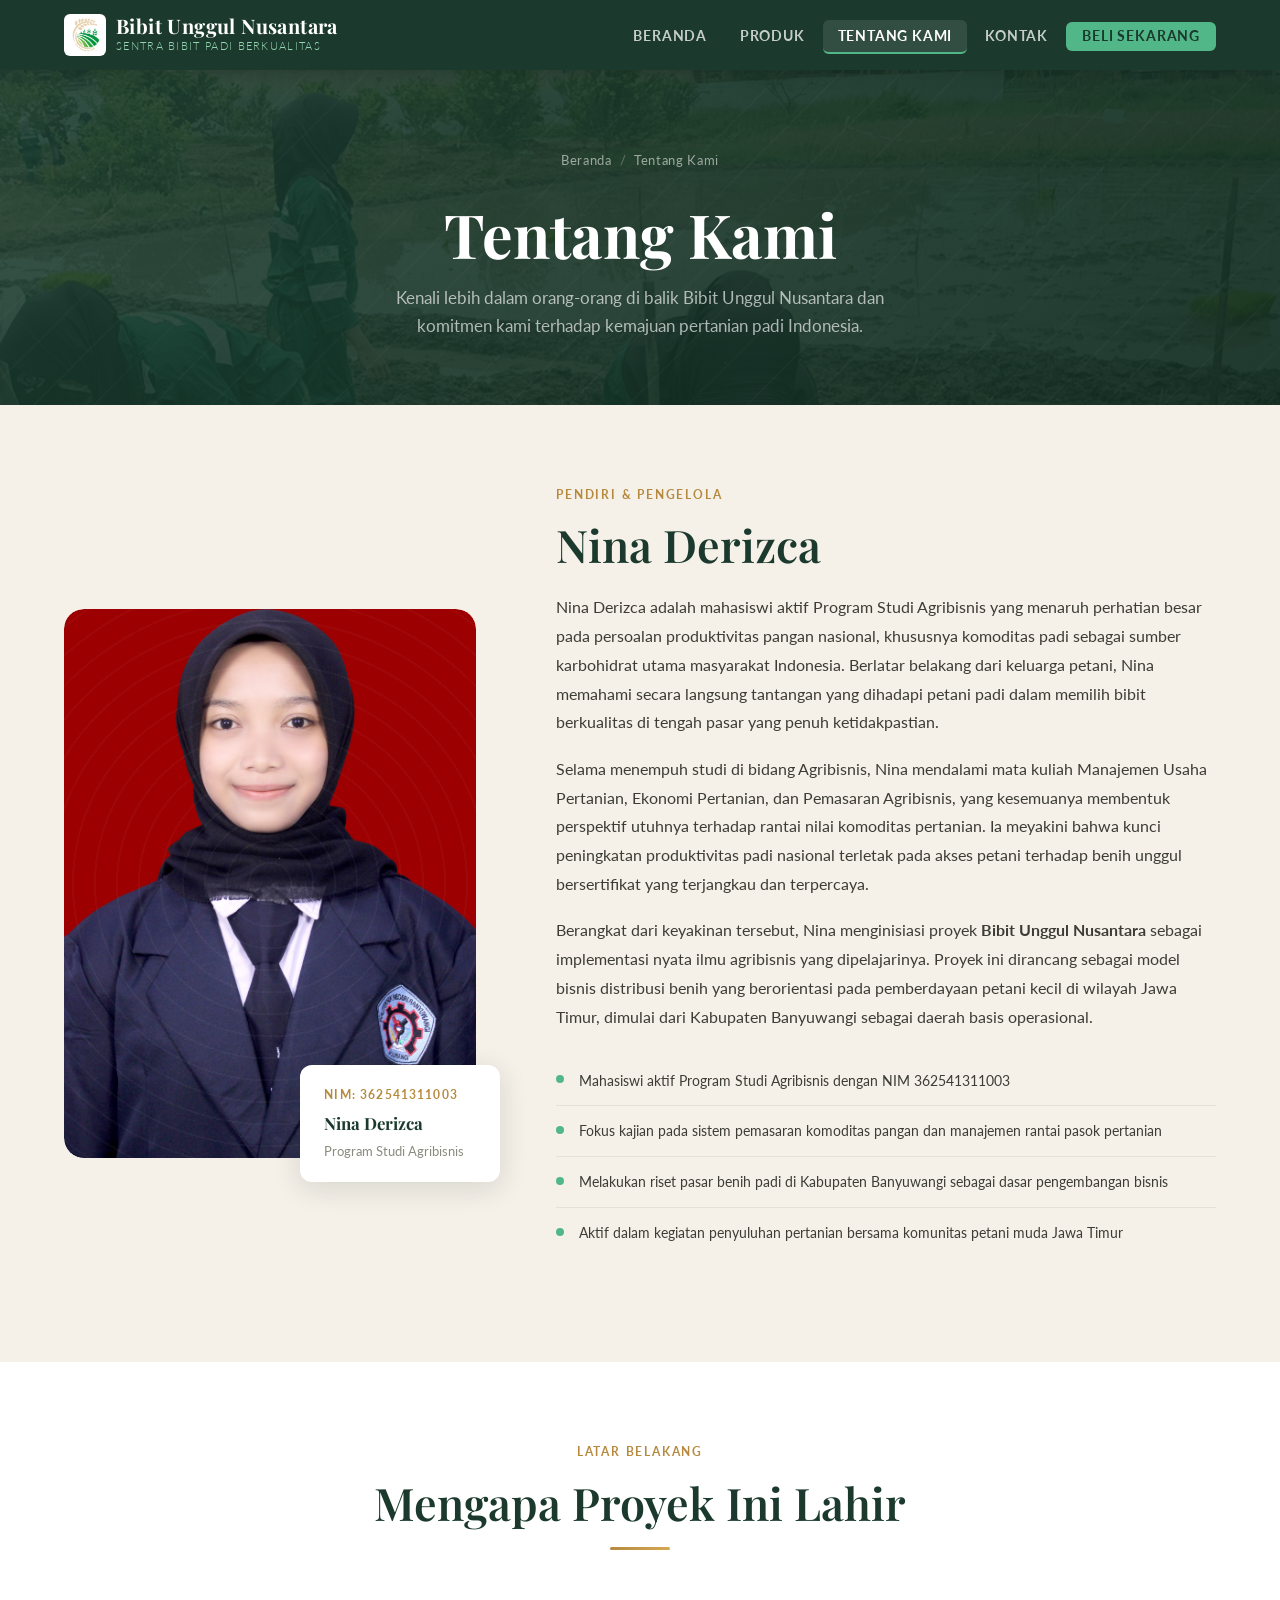
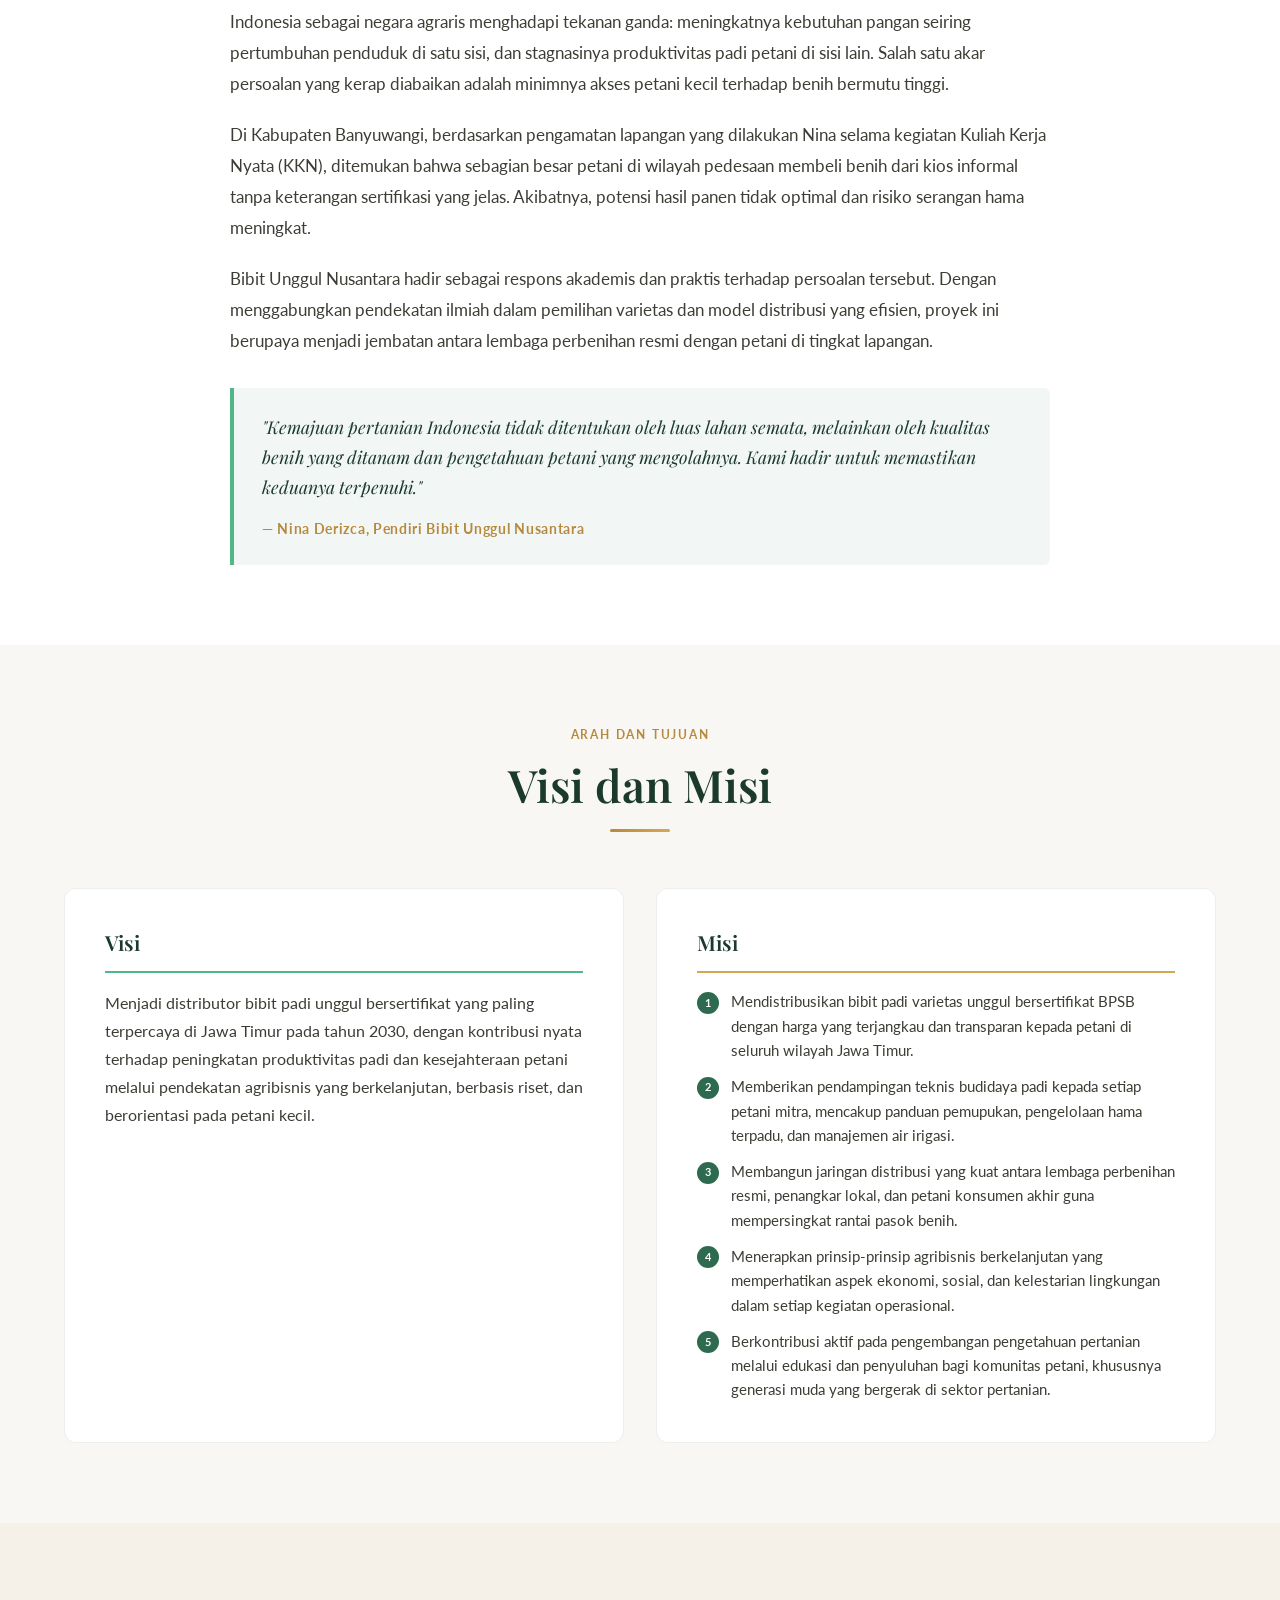
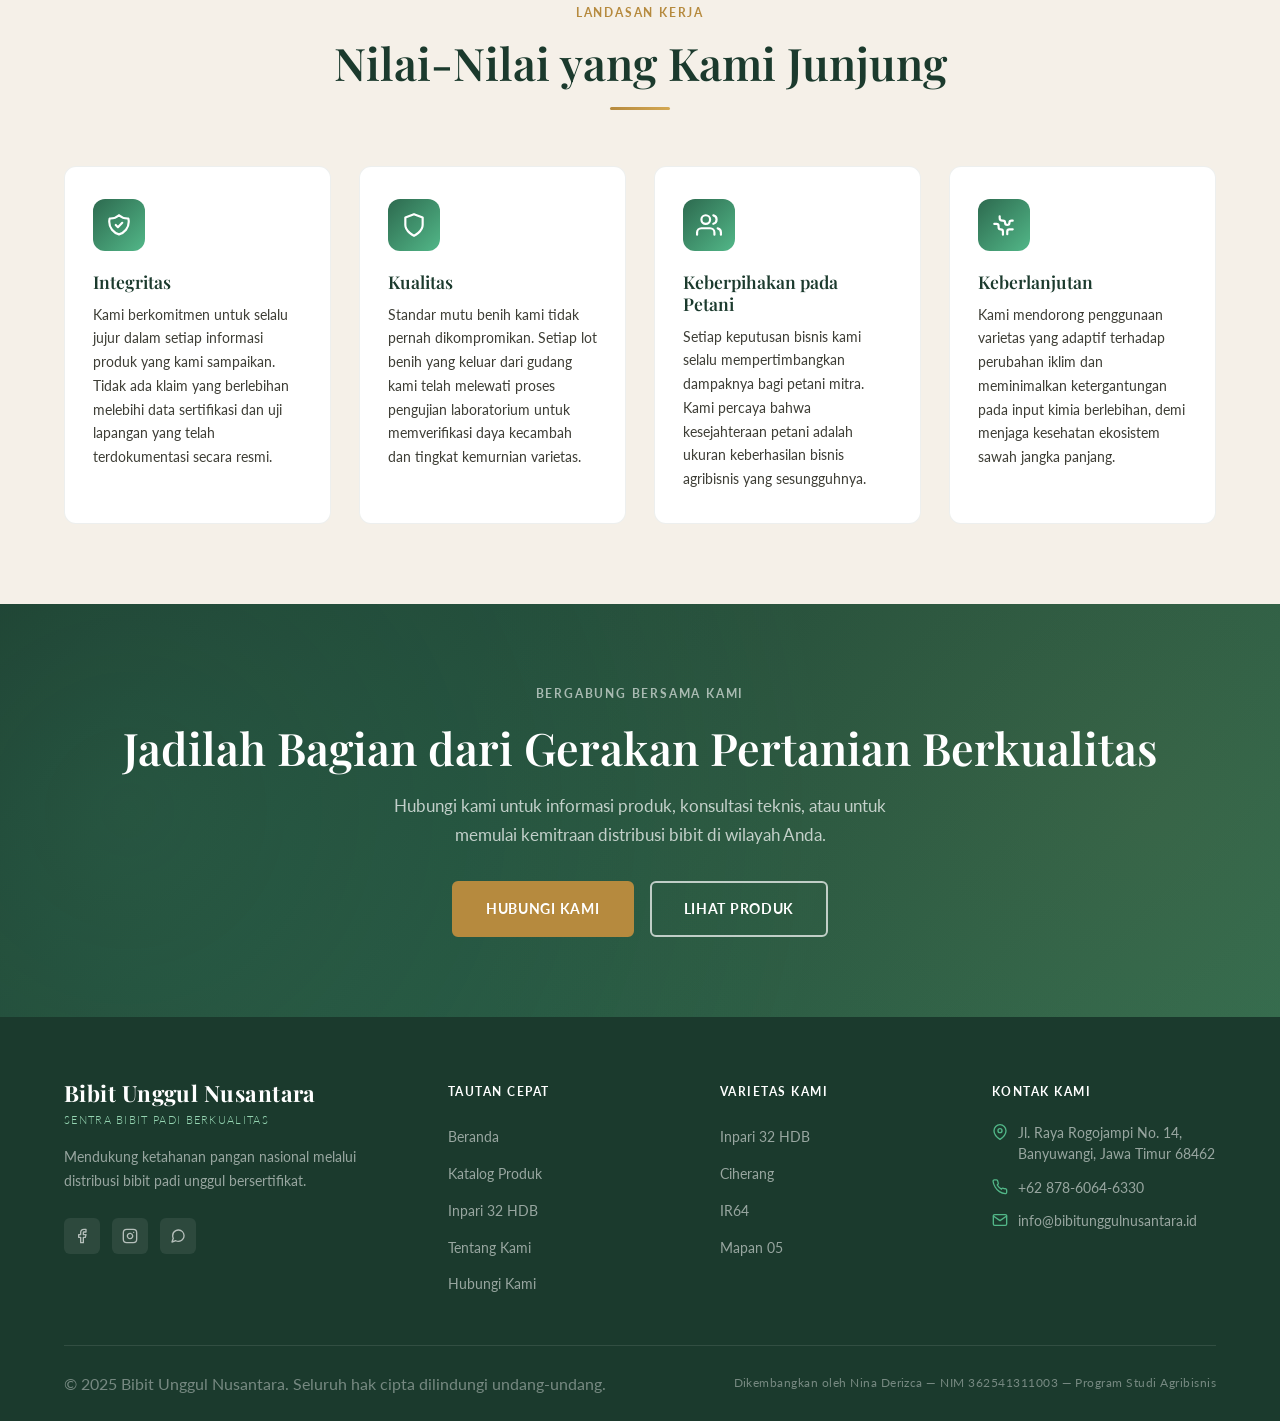
==== commit 9e66f5b6: "update" ====
--- a/about.html
+++ b/about.html
@@ -1,294 +1,131 @@
 <!DOCTYPE html>
 <html lang="id">
 <head>
-  <meta charset="UTF-8" />
-  <meta name="viewport" content="width=device-width, initial-scale=1.0" />
-  <title>Tentang Kami &mdash; Bibit Unggul Nusantara</title>
-  <meta name="description" content="Mengenal Nina Derizca, mahasiswi Agribisnis di balik proyek Bibit Unggul Nusantara. Visi, misi, dan komitmen kami terhadap pertanian padi berkualitas." />
-  <link rel="stylesheet" href="style.css" />
+    <meta charset="UTF-8">
+    <meta name="viewport" content="width=device-width, initial-scale=1.0">
+    <title>Tentang Kami — Bibit Unggul Nusantara</title>
+    <meta name="description" content="Mengenal Nina Derizca, mahasiswi Agribisnis di balik proyek Bibit Unggul Nusantara. Visi, misi, dan komitmen kami terhadap pertanian padi berkualitas.">
+    <link rel="stylesheet" href="style.css">
 </head>
 <body>
+    <nav class="navbar">
+        <div class="navbar-dalam">
+            <a href="index.html" class="navbar-logo">
+                <img src="assets/images/logo.jpg" alt="Logo Bibit Unggul Nusantara" style="height:42px;width:auto;">
+                <div class="logo-teks"><span class="logo-nama">Bibit Unggul Nusantara</span><span class="logo-tagline">Sentra Bibit Padi Berkualitas</span></div>
+            </a>
+            <ul class="navbar-menu">
+                <li><a href="index.html">Beranda</a></li>
+                <li><a href="product.html">Produk</a></li>
+                <li><a href="about.html" class="aktif">Tentang Kami</a></li>
+                <li><a href="contact.html">Kontak</a></li>
+                <li><a href="product.html" class="navbar-cta">Beli Sekarang</a></li>
+            </ul>
+            <button class="hamburger" onclick="toggleMenu()" aria-label="Buka Menu"><span></span><span></span><span></span></button>
+        </div>
+        <div class="mobile-menu" id="mobileMenu">
+            <a href="index.html">Beranda</a><a href="product.html">Produk</a><a href="about.html">Tentang Kami</a><a href="contact.html">Kontak</a><a href="product.html">Beli Sekarang</a>
+        </div>
+    </nav>
 
-  <!-- NAVIGASI -->
-  <nav class="navbar">
-    <div class="navbar-dalam">
-      <a href="index.html" class="navbar-logo">
-        <img src="assets/images/logo.jpg" alt="Logo Bibit Unggul Nusantara" style="height: 42px; width: auto;">
-        <div class="logo-teks">
-          <span class="logo-nama">Bibit Unggul Nusantara</span>
-          <span class="logo-tagline">Sentra Bibit Padi Berkualitas</span>
+    <div class="header-halaman">
+        <div class="kontainer">
+            <div class="breadcrumb"><a href="index.html">Beranda</a><span class="pemisah">/</span><span>Tentang Kami</span></div>
+            <h1>Tentang Kami</h1>
+            <p>Kenali lebih dalam orang-orang di balik Bibit Unggul Nusantara dan komitmen kami terhadap kemajuan pertanian padi Indonesia.</p>
         </div>
-      </a>
-      <ul class="navbar-menu">
-        <li><a href="index.html">Beranda</a></li>
-        <li><a href="product.html">Produk</a></li>
-        <li><a href="about.html" class="aktif">Tentang Kami</a></li>
-        <li><a href="contact.html">Kontak</a></li>
-        <li><a href="product.html" class="navbar-cta">Beli Sekarang</a></li>
-      </ul>
-      <button class="hamburger" onclick="toggleMenu()" aria-label="Buka Menu">
-        <span></span><span></span><span></span>
-      </button>
     </div>
-    <div class="mobile-menu" id="mobileMenu">
-      <a href="index.html">Beranda</a>
-      <a href="product.html">Produk</a>
-      <a href="about.html">Tentang Kami</a>
-      <a href="contact.html">Kontak</a>
-      <a href="product.html">Beli Sekarang</a>
-    </div>
-  </nav>
 
-  <!-- HEADER HALAMAN -->
-  <div class="header-halaman">
-    <div class="kontainer">
-      <div class="breadcrumb">
-        <a href="index.html">Beranda</a>
-        <span class="pemisah">/</span>
-        <span>Tentang Kami</span>
-      </div>
-      <h1>Tentang Kami</h1>
-      <p>Kenali lebih dalam orang-orang di balik Bibit Unggul Nusantara dan komitmen kami terhadap kemajuan pertanian padi Indonesia.</p>
-    </div>
-  </div>
+    <section class="bagian bagian-krem">
+        <div class="kontainer">
+            <div class="profil-grid">
+                <div class="profil-visual animasi-masuk">
+                    <div class="foto-profil" style="background:transparent;">
+                        <img src="assets/images/profil-nina.jpg" alt="Foto Nina Derizca" style="width:100%;height:100%;object-fit:cover;border-radius:var(--radius-besar);">
+                    </div>
+                    <div class="kartu-identitas"><div class="identitas-nim">NIM: 362541311003</div><div class="identitas-nama">Nina Derizca</div><div class="identitas-prodi">Program Studi Agribisnis</div></div>
+                </div>
+                <div class="profil-teks animasi-masuk-delay-2">
+                    <div class="label-kecil">Pendiri & Pengelola</div>
+                    <h2>Nina Derizca</h2>
+                    <p>Nina Derizca adalah mahasiswi aktif Program Studi Agribisnis yang menaruh perhatian besar pada persoalan produktivitas pangan nasional, khususnya komoditas padi sebagai sumber karbohidrat utama masyarakat Indonesia. Berlatar belakang dari keluarga petani, Nina memahami secara langsung tantangan yang dihadapi petani padi dalam memilih bibit berkualitas di tengah pasar yang penuh ketidakpastian.</p>
+                    <p>Selama menempuh studi di bidang Agribisnis, Nina mendalami mata kuliah Manajemen Usaha Pertanian, Ekonomi Pertanian, dan Pemasaran Agribisnis, yang kesemuanya membentuk perspektif utuhnya terhadap rantai nilai komoditas pertanian. Ia meyakini bahwa kunci peningkatan produktivitas padi nasional terletak pada akses petani terhadap benih unggul bersertifikat yang terjangkau dan terpercaya.</p>
+                    <p>Berangkat dari keyakinan tersebut, Nina menginisiasi proyek <strong>Bibit Unggul Nusantara</strong> sebagai implementasi nyata ilmu agribisnis yang dipelajarinya. Proyek ini dirancang sebagai model bisnis distribusi benih yang berorientasi pada pemberdayaan petani kecil di wilayah Jawa Timur, dimulai dari Kabupaten Banyuwangi sebagai daerah basis operasional.</p>
+                    <div class="daftar-pencapaian">
+                        <div class="item-pencapaian"><div class="dot-pencapaian"></div><p>Mahasiswi aktif Program Studi Agribisnis dengan NIM 362541311003</p></div>
+                        <div class="item-pencapaian"><div class="dot-pencapaian"></div><p>Fokus kajian pada sistem pemasaran komoditas pangan dan manajemen rantai pasok pertanian</p></div>
+                        <div class="item-pencapaian"><div class="dot-pencapaian"></div><p>Melakukan riset pasar benih padi di Kabupaten Banyuwangi sebagai dasar pengembangan bisnis</p></div>
+                        <div class="item-pencapaian"><div class="dot-pencapaian"></div><p>Aktif dalam kegiatan penyuluhan pertanian bersama komunitas petani muda Jawa Timur</p></div>
+                    </div>
+                </div>
+            </div>
+        </div>
+    </section>
 
-  <!-- PROFIL PENDIRI -->
-  <section class="bagian bagian-krem">
-    <div class="kontainer">
-      <div class="profil-grid">
-        <div class="profil-visual animasi-masuk">
-          <div class="foto-profil" style="background: transparent;">
-            <img src="assets/images/profil-nina.jpg" alt="Foto Nina Derizca" style="width: 100%; height: 100%; object-fit: cover; border-radius: var(--radius-besar);" />
-          </div>
-          <div class="kartu-identitas">
-            <div class="identitas-nim">NIM: 362541311003</div>
-            <div class="identitas-nama">Nina Derizca</div>
-            <div class="identitas-prodi">Program Studi Agribisnis</div>
-          </div>
+    <section class="bagian bagian-putih">
+        <div class="kontainer">
+            <div class="judul-bagian"><div class="label-kecil">Latar Belakang</div><h2>Mengapa Proyek Ini Lahir</h2><div class="garis-emas"></div></div>
+            <div style="max-width:820px;margin:0 auto;">
+                <p style="font-size:1.05rem;line-height:1.85;margin-bottom:1.25rem;">Indonesia sebagai negara agraris menghadapi tekanan ganda: meningkatnya kebutuhan pangan seiring pertumbuhan penduduk di satu sisi, dan stagnasinya produktivitas padi petani di sisi lain. Salah satu akar persoalan yang kerap diabaikan adalah minimnya akses petani kecil terhadap benih bermutu tinggi.</p>
+                <p style="font-size:1.05rem;line-height:1.85;margin-bottom:1.25rem;">Di Kabupaten Banyuwangi, berdasarkan pengamatan lapangan yang dilakukan Nina selama kegiatan Kuliah Kerja Nyata (KKN), ditemukan bahwa sebagian besar petani di wilayah pedesaan membeli benih dari kios informal tanpa keterangan sertifikasi yang jelas. Akibatnya, potensi hasil panen tidak optimal dan risiko serangan hama meningkat.</p>
+                <p style="font-size:1.05rem;line-height:1.85;margin-bottom:1.25rem;">Bibit Unggul Nusantara hadir sebagai respons akademis dan praktis terhadap persoalan tersebut. Dengan menggabungkan pendekatan ilmiah dalam pemilihan varietas dan model distribusi yang efisien, proyek ini berupaya menjadi jembatan antara lembaga perbenihan resmi dengan petani di tingkat lapangan.</p>
+                <div style="background:rgba(45,106,79,0.06);border-left:4px solid var(--hijau-muda);border-radius:0 var(--radius-kecil) var(--radius-kecil) 0;padding:1.5rem 1.75rem;margin-top:2rem;">
+                    <p style="font-family:var(--font-display);font-size:1.1rem;font-style:italic;color:var(--hijau-tua);line-height:1.7;margin:0;">"Kemajuan pertanian Indonesia tidak ditentukan oleh luas lahan semata, melainkan oleh kualitas benih yang ditanam dan pengetahuan petani yang mengolahnya. Kami hadir untuk memastikan keduanya terpenuhi."</p>
+                    <p style="margin-top:1rem;font-size:0.85rem;font-weight:700;color:var(--emas);letter-spacing:0.05em;margin-bottom:0;">— Nina Derizca, Pendiri Bibit Unggul Nusantara</p>
+                </div>
+            </div>
         </div>
-        <div class="profil-teks animasi-masuk-delay-2">
-          <div class="label-kecil">Pendiri &amp; Pengelola</div>
-          <h2>Nina Derizca</h2>
-          <p>
-            Nina Derizca adalah mahasiswi aktif Program Studi Agribisnis yang menaruh perhatian besar pada persoalan produktivitas pangan nasional, khususnya komoditas padi sebagai sumber karbohidrat utama masyarakat Indonesia. Berlatar belakang dari keluarga petani, Nina memahami secara langsung tantangan yang dihadapi petani padi dalam memilih bibit berkualitas di tengah pasar yang penuh ketidakpastian.
-          </p>
-          <p>
-            Selama menempuh studi di bidang Agribisnis, Nina mendalami mata kuliah Manajemen Usaha Pertanian, Ekonomi Pertanian, dan Pemasaran Agribisnis, yang kesemuanya membentuk perspektif utuhnya terhadap rantai nilai komoditas pertanian. Ia meyakini bahwa kunci peningkatan produktivitas padi nasional terletak pada akses petani terhadap benih unggul bersertifikat yang terjangkau dan terpercaya.
-          </p>
-          <p>
-            Berangkat dari keyakinan tersebut, Nina menginisiasi proyek <strong>Bibit Unggul Nusantara</strong> sebagai implementasi nyata ilmu agribisnis yang dipelajarinya. Proyek ini dirancang sebagai model bisnis distribusi benih yang berorientasi pada pemberdayaan petani kecil di wilayah Jawa Timur, dimulai dari Kabupaten Banyuwangi sebagai daerah basis operasional.
-          </p>
-          <div class="daftar-pencapaian">
-            <div class="item-pencapaian">
-              <div class="dot-pencapaian"></div>
-              <p>Mahasiswi aktif Program Studi Agribisnis dengan NIM 362541311003</p>
+    </section>
+
+    <section class="bagian bagian-abu">
+        <div class="kontainer">
+            <div class="judul-bagian"><div class="label-kecil">Arah dan Tujuan</div><h2>Visi dan Misi</h2><div class="garis-emas"></div></div>
+            <div class="grid-visi-misi">
+                <div class="kartu-visi-misi visi"><h3>Visi</h3><p style="font-size:1.0rem;line-height:1.75;color:var(--teks-sedang);">Menjadi distributor bibit padi unggul bersertifikat yang paling terpercaya di Jawa Timur pada tahun 2030, dengan kontribusi nyata terhadap peningkatan produktivitas padi dan kesejahteraan petani melalui pendekatan agribisnis yang berkelanjutan, berbasis riset, dan berorientasi pada petani kecil.</p></div>
+                <div class="kartu-visi-misi misi"><h3>Misi</h3><ul class="daftar-misi">
+                    <li><span class="nomor-misi">1</span>Mendistribusikan bibit padi varietas unggul bersertifikat BPSB dengan harga yang terjangkau dan transparan kepada petani di seluruh wilayah Jawa Timur.</li>
+                    <li><span class="nomor-misi">2</span>Memberikan pendampingan teknis budidaya padi kepada setiap petani mitra, mencakup panduan pemupukan, pengelolaan hama terpadu, dan manajemen air irigasi.</li>
+                    <li><span class="nomor-misi">3</span>Membangun jaringan distribusi yang kuat antara lembaga perbenihan resmi, penangkar lokal, dan petani konsumen akhir guna mempersingkat rantai pasok benih.</li>
+                    <li><span class="nomor-misi">4</span>Menerapkan prinsip-prinsip agribisnis berkelanjutan yang memperhatikan aspek ekonomi, sosial, dan kelestarian lingkungan dalam setiap kegiatan operasional.</li>
+                    <li><span class="nomor-misi">5</span>Berkontribusi aktif pada pengembangan pengetahuan pertanian melalui edukasi dan penyuluhan bagi komunitas petani, khususnya generasi muda yang bergerak di sektor pertanian.</li>
+                </ul></div>
             </div>
-            <div class="item-pencapaian">
-              <div class="dot-pencapaian"></div>
-              <p>Fokus kajian pada sistem pemasaran komoditas pangan dan manajemen rantai pasok pertanian</p>
+        </div>
+    </section>
+
+    <section class="bagian bagian-krem">
+        <div class="kontainer">
+            <div class="judul-bagian"><div class="label-kecil">Landasan Kerja</div><h2>Nilai-Nilai yang Kami Junjung</h2><div class="garis-emas"></div></div>
+            <div class="grid-keunggulan">
+                <div class="kartu-keunggulan"><div class="ikon-keunggulan"><svg viewBox="0 0 24 24"><path d="M9 12l2 2 4-4m5.618-4.016A11.955 11.955 0 0112 2.944a11.955 11.955 0 01-8.618 3.04A12.02 12.02 0 003 9c0 5.591 3.824 10.29 9 11.622 5.176-1.332 9-6.03 9-11.622 0-1.042-.133-2.052-.382-3.016z"/></svg></div><h3>Integritas</h3><p>Kami berkomitmen untuk selalu jujur dalam setiap informasi produk yang kami sampaikan. Tidak ada klaim yang berlebihan melebihi data sertifikasi dan uji lapangan yang telah terdokumentasi secara resmi.</p></div>
+                <div class="kartu-keunggulan"><div class="ikon-keunggulan"><svg viewBox="0 0 24 24"><path d="M12 22s8-4 8-10V5l-8-3-8 3v7c0 6 8 10 8 10z"/></svg></div><h3>Kualitas</h3><p>Standar mutu benih kami tidak pernah dikompromikan. Setiap lot benih yang keluar dari gudang kami telah melewati proses pengujian laboratorium untuk memverifikasi daya kecambah dan tingkat kemurnian varietas.</p></div>
+                <div class="kartu-keunggulan"><div class="ikon-keunggulan"><svg viewBox="0 0 24 24"><path d="M17 21v-2a4 4 0 00-4-4H5a4 4 0 00-4 4v2"/><circle cx="9" cy="7" r="4"/><path d="M23 21v-2a4 4 0 00-3-3.87M16 3.13a4 4 0 010 7.75"/></svg></div><h3>Keberpihakan pada Petani</h3><p>Setiap keputusan bisnis kami selalu mempertimbangkan dampaknya bagi petani mitra. Kami percaya bahwa kesejahteraan petani adalah ukuran keberhasilan bisnis agribisnis yang sesungguhnya.</p></div>
+                <div class="kartu-keunggulan"><div class="ikon-keunggulan"><svg viewBox="0 0 24 24"><path d="M3.055 11H5a2 2 0 012 2v1a2 2 0 002 2 2 2 0 012 2v2.945M8 3.935V5.5A2.5 2.5 0 0010.5 8h.5a2 2 0 012 2 2 2 0 104 0 2 2 0 012-2h1.064M15 20.488V18a2 2 0 012-2h3.064"/></svg></div><h3>Keberlanjutan</h3><p>Kami mendorong penggunaan varietas yang adaptif terhadap perubahan iklim dan meminimalkan ketergantungan pada input kimia berlebihan, demi menjaga kesehatan ekosistem sawah jangka panjang.</p></div>
             </div>
-            <div class="item-pencapaian">
-              <div class="dot-pencapaian"></div>
-              <p>Melakukan riset pasar benih padi di Kabupaten Banyuwangi sebagai dasar pengembangan bisnis</p>
+        </div>
+    </section>
+
+    <section class="spanduk-cta">
+        <div class="kontainer">
+            <div class="label-kecil" style="color:rgba(255,255,255,0.6);">Bergabung Bersama Kami</div>
+            <h2 style="color:var(--putih);margin:1rem 0;">Jadilah Bagian dari Gerakan Pertanian Berkualitas</h2>
+            <p>Hubungi kami untuk informasi produk, konsultasi teknis, atau untuk memulai kemitraan distribusi bibit di wilayah Anda.</p>
+            <div class="grup-tombol" style="justify-content:center;"><a href="contact.html" class="tombol tombol-emas">Hubungi Kami</a><a href="product.html" class="tombol tombol-outline-putih">Lihat Produk</a></div>
+        </div>
+    </section>
+
+    <footer class="footer">
+        <div class="kontainer">
+            <div class="footer-grid">
+                <div class="footer-brand"><div class="logo-nama">Bibit Unggul Nusantara</div><div class="logo-tagline" style="margin-bottom:1rem;">Sentra Bibit Padi Berkualitas</div><p>Mendukung ketahanan pangan nasional melalui distribusi bibit padi unggul bersertifikat.</p><div class="sosial-links"><a href="#" class="sosial-btn" aria-label="Facebook"><svg viewBox="0 0 24 24"><path d="M18 2h-3a5 5 0 00-5 5v3H7v4h3v8h4v-8h3l1-4h-4V7a1 1 0 011-1h3z"/></svg></a><a href="#" class="sosial-btn" aria-label="Instagram"><svg viewBox="0 0 24 24"><rect x="2" y="2" width="20" height="20" rx="5" ry="5"/><path d="M16 11.37A4 4 0 1112.63 8 4 4 0 0116 11.37z"/><line x1="17.5" y1="6.5" x2="17.51" y2="6.5"/></svg></a><a href="#" class="sosial-btn" aria-label="WhatsApp"><svg viewBox="0 0 24 24"><path d="M21 11.5a8.38 8.38 0 01-.9 3.8 8.5 8.5 0 01-7.6 4.7 8.38 8.38 0 01-3.8-.9L3 21l1.9-5.7a8.38 8.38 0 01-.9-3.8 8.5 8.5 0 014.7-7.6 8.38 8.38 0 013.8-.9h.5a8.48 8.48 0 018 8v.5z"/></svg></a></div></div>
+                <div><div class="footer-judul">Tautan Cepat</div><ul class="footer-link-list"><li><a href="index.html">Beranda</a></li><li><a href="product.html">Katalog Produk</a></li><li><a href="detail-inpari.html">Inpari 32 HDB</a></li><li><a href="about.html">Tentang Kami</a></li><li><a href="contact.html">Hubungi Kami</a></li></ul></div>
+                <div><div class="footer-judul">Varietas Kami</div><ul class="footer-link-list"><li><a href="detail-inpari.html">Inpari 32 HDB</a></li><li><a href="detail-ciherang.html">Ciherang</a></li><li><a href="detail-ir64.html">IR64</a></li><li><a href="detail-mapan05.html">Mapan 05</a></li></ul></div>
+                <div><div class="footer-judul">Kontak Kami</div><div class="footer-kontak-item"><svg viewBox="0 0 24 24"><path d="M21 10c0 7-9 13-9 13s-9-6-9-13a9 9 0 0118 0z"/><circle cx="12" cy="10" r="3"/></svg>Jl. Raya Rogojampi No. 14, Banyuwangi, Jawa Timur 68462</div><div class="footer-kontak-item"><svg viewBox="0 0 24 24"><path d="M22 16.92v3a2 2 0 01-2.18 2 19.79 19.79 0 01-8.63-3.07A19.5 19.5 0 014.69 12a19.79 19.79 0 01-3.07-8.67A2 2 0 013.6 1.28h3a2 2 0 012 1.72c.127.96.361 1.903.7 2.81a2 2 0 01-.45 2.11L7.91 9a16 16 0 006.29 6.29l.61-.91a2 2 0 012.11-.45c.907.339 1.85.573 2.81.7A2 2 0 0122 16.92z"/></svg>+62 878-6064-6330</div><div class="footer-kontak-item"><svg viewBox="0 0 24 24"><path d="M4 4h16c1.1 0 2 .9 2 2v12c0 1.1-.9 2-2 2H4c-1.1 0-2-.9-2-2V6c0-1.1.9-2 2-2z"/><polyline points="22,6 12,13 2,6"/></svg>info@bibitunggulnusantara.id</div></div>
             </div>
-            <div class="item-pencapaian">
-              <div class="dot-pencapaian"></div>
-              <p>Aktif dalam kegiatan penyuluhan pertanian bersama komunitas petani muda Jawa Timur</p>
-            </div>
-          </div>
+            <div class="footer-bawah"><p>&copy; 2025 Bibit Unggul Nusantara. Seluruh hak cipta dilindungi undang-undang.</p><p class="footer-nim">Dikembangkan oleh Nina Derizca — NIM 362541311003 — Program Studi Agribisnis</p></div>
         </div>
-      </div>
-    </div>
-  </section>
+    </footer>
 
-  <!-- LATAR BELAKANG PROYEK -->
-  <section class="bagian bagian-putih">
-    <div class="kontainer">
-      <div class="judul-bagian">
-        <div class="label-kecil">Latar Belakang</div>
-        <h2>Mengapa Proyek Ini Lahir</h2>
-        <div class="garis-emas"></div>
-      </div>
-      <div style="max-width: 820px; margin: 0 auto;">
-        <p style="font-size: 1.05rem; line-height: 1.85; margin-bottom: 1.25rem;">
-          Indonesia sebagai negara agraris menghadapi tekanan ganda: meningkatnya kebutuhan pangan seiring pertumbuhan penduduk di satu sisi, dan stagnasinya produktivitas padi petani di sisi lain. Salah satu akar persoalan yang kerap diabaikan adalah minimnya akses petani kecil terhadap benih bermutu tinggi. Banyak petani masih menggunakan benih turunan (bukan benih berlabel) yang daya kecambahnya rendah dan kemurnian varietasnya tidak terjamin.
-        </p>
-        <p style="font-size: 1.05rem; line-height: 1.85; margin-bottom: 1.25rem;">
-          Di Kabupaten Banyuwangi, kondisi ini terasa nyata. Berdasarkan pengamatan lapangan yang dilakukan Nina selama kegiatan Kuliah Kerja Nyata (KKN), ditemukan bahwa sebagian besar petani di wilayah pedesaan membeli benih dari kios informal tanpa keterangan sertifikasi yang jelas. Akibatnya, potensi hasil panen tidak optimal dan risiko serangan hama meningkat karena varietas yang digunakan tidak sesuai dengan kondisi lahan setempat.
-        </p>
-        <p style="font-size: 1.05rem; line-height: 1.85; margin-bottom: 1.25rem;">
-          Bibit Unggul Nusantara hadir sebagai respons akademis dan praktis terhadap persoalan tersebut. Dengan menggabungkan pendekatan ilmiah dalam pemilihan varietas dan model distribusi yang efisien, proyek ini berupaya menjadi jembatan antara lembaga perbenihan resmi dengan petani di tingkat lapangan. Setiap produk yang kami distribusikan disertai informasi teknis yang komprehensif agar petani dapat mengoptimalkan penggunaannya.
-        </p>
-        <div style="background: rgba(45, 106, 79, 0.06); border-left: 4px solid var(--hijau-muda); border-radius: 0 var(--radius-kecil) var(--radius-kecil) 0; padding: 1.5rem 1.75rem; margin-top: 2rem;">
-          <p style="font-family: var(--font-display); font-size: 1.1rem; font-style: italic; color: var(--hijau-tua); line-height: 1.7; margin: 0;">
-            "Kemajuan pertanian Indonesia tidak ditentukan oleh luas lahan semata, melainkan oleh kualitas benih yang ditanam dan pengetahuan petani yang mengolahnya. Kami hadir untuk memastikan keduanya terpenuhi."
-          </p>
-          <p style="margin-top: 1rem; font-size: 0.85rem; font-weight: 700; color: var(--emas); letter-spacing: 0.05em; margin-bottom: 0;">
-            &mdash; Nina Derizca, Pendiri Bibit Unggul Nusantara
-          </p>
-        </div>
-      </div>
-    </div>
-  </section>
-
-  <!-- VISI MISI -->
-  <section class="bagian bagian-abu">
-    <div class="kontainer">
-      <div class="judul-bagian">
-        <div class="label-kecil">Arah dan Tujuan</div>
-        <h2>Visi dan Misi</h2>
-        <div class="garis-emas"></div>
-      </div>
-      <div class="grid-visi-misi">
-        <div class="kartu-visi-misi visi">
-          <h3>Visi</h3>
-          <p style="font-size: 1.0rem; line-height: 1.75; color: var(--teks-sedang);">
-            Menjadi distributor bibit padi unggul bersertifikat yang paling terpercaya di Jawa Timur pada tahun 2030, dengan kontribusi nyata terhadap peningkatan produktivitas padi dan kesejahteraan petani melalui pendekatan agribisnis yang berkelanjutan, berbasis riset, dan berorientasi pada petani kecil.
-          </p>
-        </div>
-        <div class="kartu-visi-misi misi">
-          <h3>Misi</h3>
-          <ul class="daftar-misi">
-            <li>
-              <span class="nomor-misi">1</span>
-              Mendistribusikan bibit padi varietas unggul bersertifikat BPSB dengan harga yang terjangkau dan transparan kepada petani di seluruh wilayah Jawa Timur.
-            </li>
-            <li>
-              <span class="nomor-misi">2</span>
-              Memberikan pendampingan teknis budidaya padi kepada setiap petani mitra, mencakup panduan pemupukan, pengelolaan hama terpadu, dan manajemen air irigasi.
-            </li>
-            <li>
-              <span class="nomor-misi">3</span>
-              Membangun jaringan distribusi yang kuat antara lembaga perbenihan resmi, penangkar lokal, dan petani konsumen akhir guna mempersingkat rantai pasok benih.
-            </li>
-            <li>
-              <span class="nomor-misi">4</span>
-              Menerapkan prinsip-prinsip agribisnis berkelanjutan yang memperhatikan aspek ekonomi, sosial, dan kelestarian lingkungan dalam setiap kegiatan operasional.
-            </li>
-            <li>
-              <span class="nomor-misi">5</span>
-              Berkontribusi aktif pada pengembangan pengetahuan pertanian melalui edukasi dan penyuluhan bagi komunitas petani, khususnya generasi muda yang bergerak di sektor pertanian.
-            </li>
-          </ul>
-        </div>
-      </div>
-    </div>
-  </section>
-
-  <!-- NILAI-NILAI -->
-  <section class="bagian bagian-krem">
-    <div class="kontainer">
-      <div class="judul-bagian">
-        <div class="label-kecil">Landasan Kerja</div>
-        <h2>Nilai-Nilai yang Kami Junjung</h2>
-        <div class="garis-emas"></div>
-      </div>
-      <div class="grid-keunggulan">
-        <div class="kartu-keunggulan">
-          <div class="ikon-keunggulan">
-            <svg viewBox="0 0 24 24"><path d="M9 12l2 2 4-4m5.618-4.016A11.955 11.955 0 0112 2.944a11.955 11.955 0 01-8.618 3.04A12.02 12.02 0 003 9c0 5.591 3.824 10.29 9 11.622 5.176-1.332 9-6.03 9-11.622 0-1.042-.133-2.052-.382-3.016z"/></svg>
-          </div>
-          <h3>Integritas</h3>
-          <p>Kami berkomitmen untuk selalu jujur dalam setiap informasi produk yang kami sampaikan. Tidak ada klaim yang berlebihan melebihi data sertifikasi dan uji lapangan yang telah terdokumentasi secara resmi.</p>
-        </div>
-        <div class="kartu-keunggulan">
-          <div class="ikon-keunggulan">
-            <svg viewBox="0 0 24 24"><path d="M12 22s8-4 8-10V5l-8-3-8 3v7c0 6 8 10 8 10z"/></svg>
-          </div>
-          <h3>Kualitas</h3>
-          <p>Standar mutu benih kami tidak pernah dikompromikan. Setiap lot benih yang keluar dari gudang kami telah melewati proses pengujian laboratorium untuk memverifikasi daya kecambah dan tingkat kemurnian varietas.</p>
-        </div>
-        <div class="kartu-keunggulan">
-          <div class="ikon-keunggulan">
-            <svg viewBox="0 0 24 24"><path d="M17 21v-2a4 4 0 00-4-4H5a4 4 0 00-4 4v2"/><circle cx="9" cy="7" r="4"/><path d="M23 21v-2a4 4 0 00-3-3.87M16 3.13a4 4 0 010 7.75"/></svg>
-          </div>
-          <h3>Keberpihakan pada Petani</h3>
-          <p>Setiap keputusan bisnis kami selalu mempertimbangkan dampaknya bagi petani mitra. Kami percaya bahwa kesejahteraan petani adalah ukuran keberhasilan bisnis agribisnis yang sesungguhnya.</p>
-        </div>
-        <div class="kartu-keunggulan">
-          <div class="ikon-keunggulan">
-            <svg viewBox="0 0 24 24"><path d="M3.055 11H5a2 2 0 012 2v1a2 2 0 002 2 2 2 0 012 2v2.945M8 3.935V5.5A2.5 2.5 0 0010.5 8h.5a2 2 0 012 2 2 2 0 104 0 2 2 0 012-2h1.064M15 20.488V18a2 2 0 012-2h3.064"/></svg>
-          </div>
-          <h3>Keberlanjutan</h3>
-          <p>Kami mendorong penggunaan varietas yang adaptif terhadap perubahan iklim dan meminimalkan ketergantungan pada input kimia berlebihan, demi menjaga kesehatan ekosistem sawah jangka panjang.</p>
-        </div>
-      </div>
-    </div>
-  </section>
-
-  <!-- CTA -->
-  <section class="spanduk-cta">
-    <div class="kontainer">
-      <div class="label-kecil" style="color: rgba(255,255,255,0.6);">Bergabung Bersama Kami</div>
-      <h2 style="color: var(--putih); margin: 1rem 0;">Jadilah Bagian dari Gerakan Pertanian Berkualitas</h2>
-      <p>Hubungi kami untuk informasi produk, konsultasi teknis, atau untuk memulai kemitraan distribusi bibit di wilayah Anda.</p>
-      <div class="grup-tombol" style="justify-content: center;">
-        <a href="contact.html" class="tombol tombol-emas">Hubungi Kami</a>
-        <a href="product.html" class="tombol tombol-outline-putih">Lihat Produk</a>
-      </div>
-    </div>
-  </section>
-
-  <!-- FOOTER -->
-  <footer class="footer">
-    <div class="kontainer">
-      <div class="footer-grid">
-        <div class="footer-brand">
-          <div class="logo-nama">Bibit Unggul Nusantara</div>
-          <div class="logo-tagline" style="margin-bottom: 1rem;">Sentra Bibit Padi Berkualitas</div>
-          <p>Mendukung ketahanan pangan nasional melalui distribusi bibit padi unggul bersertifikat kepada petani di seluruh Jawa Timur.</p>
-          <div class="sosial-links">
-            <a href="#" class="sosial-btn" aria-label="Facebook"><svg viewBox="0 0 24 24"><path d="M18 2h-3a5 5 0 00-5 5v3H7v4h3v8h4v-8h3l1-4h-4V7a1 1 0 011-1h3z"/></svg></a>
-            <a href="#" class="sosial-btn" aria-label="Instagram"><svg viewBox="0 0 24 24"><rect x="2" y="2" width="20" height="20" rx="5" ry="5"/><path d="M16 11.37A4 4 0 1112.63 8 4 4 0 0116 11.37z"/><line x1="17.5" y1="6.5" x2="17.51" y2="6.5"/></svg></a>
-            <a href="#" class="sosial-btn" aria-label="WhatsApp"><svg viewBox="0 0 24 24"><path d="M21 11.5a8.38 8.38 0 01-.9 3.8 8.5 8.5 0 01-7.6 4.7 8.38 8.38 0 01-3.8-.9L3 21l1.9-5.7a8.38 8.38 0 01-.9-3.8 8.5 8.5 0 014.7-7.6 8.38 8.38 0 013.8-.9h.5a8.48 8.48 0 018 8v.5z"/></svg></a>
-          </div>
-        </div>
-        <div>
-          <div class="footer-judul">Tautan Cepat</div>
-          <ul class="footer-link-list">
-            <li><a href="index.html">Beranda</a></li>
-            <li><a href="product.html">Katalog Produk</a></li>
-            <li><a href="detail-inpari.html">Inpari 32 HDB</a></li>
-            <li><a href="about.html">Tentang Kami</a></li>
-            <li><a href="contact.html">Hubungi Kami</a></li>
-          </ul>
-        </div>
-        <div>
-          <div class="footer-judul">Varietas Kami</div>
-          <ul class="footer-link-list">
-            <li><a href="detail-inpari.html">Inpari 32 HDB</a></li>
-            <li><a href="product.html">Ciherang</a></li>
-            <li><a href="product.html">IR64</a></li>
-            <li><a href="product.html">Mapan 05</a></li>
-          </ul>
-        </div>
-        <div>
-          <div class="footer-judul">Kontak Kami</div>
-          <div class="footer-kontak-item">
-            <svg viewBox="0 0 24 24"><path d="M21 10c0 7-9 13-9 13s-9-6-9-13a9 9 0 0118 0z"/><circle cx="12" cy="10" r="3"/></svg>
-            Jl. Raya Rogojampi No. 14, Banyuwangi, Jawa Timur 68462
-          </div>
-          <div class="footer-kontak-item">
-            <svg viewBox="0 0 24 24"><path d="M22 16.92v3a2 2 0 01-2.18 2 19.79 19.79 0 01-8.63-3.07A19.5 19.5 0 014.69 12a19.79 19.79 0 01-3.07-8.67A2 2 0 013.6 1.28h3a2 2 0 012 1.72c.127.96.361 1.903.7 2.81a2 2 0 01-.45 2.11L7.91 9a16 16 0 006.29 6.29l.61-.91a2 2 0 012.11-.45c.907.339 1.85.573 2.81.7A2 2 0 0122 16.92z"/></svg>
-            +62 812-3456-7890
-          </div>
-          <div class="footer-kontak-item">
-            <svg viewBox="0 0 24 24"><path d="M4 4h16c1.1 0 2 .9 2 2v12c0 1.1-.9 2-2 2H4c-1.1 0-2-.9-2-2V6c0-1.1.9-2 2-2z"/><polyline points="22,6 12,13 2,6"/></svg>
-            info@bibitunggulnusantara.id
-          </div>
-        </div>
-      </div>
-      <div class="footer-bawah">
-        <p>&copy; 2025 Bibit Unggul Nusantara. Seluruh hak cipta dilindungi undang-undang.</p>
-        <p class="footer-nim">Dikembangkan oleh Nina Derizca &mdash; NIM 362541311003 &mdash; Program Studi Agribisnis</p>
-      </div>
-    </div>
-  </footer>
-
-  <script>
-    function toggleMenu() {
-      document.getElementById('mobileMenu').classList.toggle('terbuka');
-    }
-  </script>
+    <script>function toggleMenu(){document.getElementById('mobileMenu').classList.toggle('terbuka');}</script>
 </body>
-</html>
+</html>
--- a/style.css
+++ b/style.css
@@ -3,10 +3,8 @@
    Pemilik: Nina Derizca | NIM: 362541311003 | Agribisnis
    ============================================================ */
 
-/* ── Import Font ── */
 @import url('https://fonts.googleapis.com/css2?family=Playfair+Display:ital,wght@0,400;0,600;0,700;1,400&family=Lato:wght@300;400;700&family=DM+Serif+Display:ital@0;1&display=swap');
 
-/* ── Variabel CSS ── */
 :root {
   --hijau-tua:     #1b3a2d;
   --hijau-sedang:  #2d6a4f;
@@ -21,11 +19,9 @@
   --abu:           #8a8a7e;
   --teks-gelap:    #1e1e1a;
   --teks-sedang:   #3d3d35;
-
   --font-display:  'Playfair Display', Georgia, serif;
   --font-serif:    'DM Serif Display', Georgia, serif;
   --font-body:     'Lato', sans-serif;
-
   --radius-kecil:  6px;
   --radius:        12px;
   --radius-besar:  20px;
@@ -35,1791 +31,316 @@
   --transisi:      0.32s cubic-bezier(0.4, 0, 0.2, 1);
 }
 
-/* ── Reset & Dasar ── */
 *, *::before, *::after { box-sizing: border-box; margin: 0; padding: 0; }
-
 html { scroll-behavior: smooth; font-size: 16px; }
-
-body {
-  font-family: var(--font-body);
-  color: var(--teks-gelap);
-  background-color: var(--krem);
-  line-height: 1.7;
-  -webkit-font-smoothing: antialiased;
-}
-
+body { font-family: var(--font-body); color: var(--teks-gelap); background-color: var(--krem); line-height: 1.7; -webkit-font-smoothing: antialiased; }
 img { display: block; max-width: 100%; }
 a { color: inherit; text-decoration: none; }
 ul { list-style: none; }
 
-/* ── Tipografi Umum ── */
-h1, h2, h3, h4 {
-  font-family: var(--font-display);
-  color: var(--hijau-tua);
-  line-height: 1.25;
-}
-
+h1, h2, h3, h4 { font-family: var(--font-display); color: var(--hijau-tua); line-height: 1.25; }
 h1 { font-size: clamp(2.4rem, 5vw, 3.8rem); font-weight: 700; }
 h2 { font-size: clamp(1.8rem, 3.5vw, 2.8rem); font-weight: 600; }
 h3 { font-size: clamp(1.2rem, 2.5vw, 1.6rem); font-weight: 600; }
 h4 { font-size: 1.1rem; font-weight: 600; }
-
 p { color: var(--teks-sedang); font-size: 1rem; }
 
-/* ── Komponen Teks Utilitas ── */
-.label-kecil {
-  font-family: var(--font-body);
-  font-size: 0.75rem;
-  font-weight: 700;
-  letter-spacing: 0.15em;
-  text-transform: uppercase;
-  color: var(--emas);
-}
-
+.label-kecil { font-family: var(--font-body); font-size: 0.75rem; font-weight: 700; letter-spacing: 0.15em; text-transform: uppercase; color: var(--emas); }
 .teks-tengah { text-align: center; }
 .teks-putih  { color: var(--putih) !important; }
 .teks-hijau  { color: var(--hijau-sedang); }
 
-/* ── Tombol ── */
-.tombol {
-  display: inline-flex;
-  align-items: center;
-  gap: 0.5rem;
-  padding: 0.85rem 2rem;
-  border-radius: var(--radius-kecil);
-  font-family: var(--font-body);
-  font-size: 0.9rem;
-  font-weight: 700;
-  letter-spacing: 0.05em;
-  cursor: pointer;
-  border: 2px solid transparent;
-  transition: var(--transisi);
-  text-transform: uppercase;
-}
-
-.tombol-primer {
-  background: var(--hijau-sedang);
-  color: var(--putih);
-  border-color: var(--hijau-sedang);
-}
-.tombol-primer:hover {
-  background: var(--hijau-tua);
-  border-color: var(--hijau-tua);
-  transform: translateY(-2px);
-  box-shadow: var(--shadow-sedang);
-}
-
-.tombol-sekunder {
-  background: transparent;
-  color: var(--hijau-sedang);
-  border-color: var(--hijau-sedang);
-}
-.tombol-sekunder:hover {
-  background: var(--hijau-sedang);
-  color: var(--putih);
-  transform: translateY(-2px);
-}
-
-.tombol-emas {
-  background: var(--emas);
-  color: var(--putih);
-  border-color: var(--emas);
-}
-.tombol-emas:hover {
-  background: #9a7230;
-  border-color: #9a7230;
-  transform: translateY(-2px);
-  box-shadow: var(--shadow-sedang);
-}
-
-.tombol-outline-putih {
-  background: transparent;
-  color: var(--putih);
-  border-color: rgba(255,255,255,0.7);
-}
-.tombol-outline-putih:hover {
-  background: rgba(255,255,255,0.15);
-  border-color: var(--putih);
-}
-
-/* ── Navigasi ── */
-.navbar {
-  position: sticky;
-  top: 0;
-  z-index: 1000;
-  background: var(--hijau-tua);
-  box-shadow: 0 2px 16px rgba(0,0,0,0.18);
-}
-
-.navbar-dalam {
-  max-width: 1200px;
-  margin: 0 auto;
-  padding: 0 1.5rem;
-  display: flex;
-  align-items: center;
-  justify-content: space-between;
-  height: 70px;
-}
-
-.navbar-logo {
-  display: flex;
-  flex-direction: row;
-  align-items: center;
-  gap: 10px;
-}
-
-.navbar-logo img {
-  height: 42px;
-  width: auto;
-  flex-shrink: 0;
-  border-radius: 6px;
-}
-
-.logo-teks {
-  display: flex;
-  flex-direction: column;
-  gap: 0;
-}
-
-.logo-nama {
-  font-family: var(--font-display);
-  font-size: 1.25rem;
-  font-weight: 700;
-  color: var(--putih);
-  letter-spacing: 0.02em;
-  line-height: 1.1;
-}
-
-.logo-tagline {
-  font-size: 0.68rem;
-  color: var(--hijau-terang);
-  letter-spacing: 0.12em;
-  text-transform: uppercase;
-  font-weight: 300;
-}
-
-.navbar-menu {
-  display: flex;
-  align-items: center;
-  gap: 0.25rem;
-}
-
-.navbar-menu a {
-  font-size: 0.85rem;
-  font-weight: 700;
-  letter-spacing: 0.06em;
-  text-transform: uppercase;
-  color: rgba(255,255,255,0.75);
-  padding: 0.5rem 0.9rem;
-  border-radius: var(--radius-kecil);
-  transition: var(--transisi);
-}
-
-.navbar-menu a:hover,
-.navbar-menu a.aktif {
-  color: var(--putih);
-  background: rgba(255,255,255,0.1);
-}
-
-.navbar-menu a.aktif {
-  border-bottom: 2px solid var(--hijau-muda);
-}
-
-.navbar-cta {
-  background: var(--hijau-muda) !important;
-  color: var(--hijau-tua) !important;
-  padding: 0.4rem 1rem !important;
-  border-radius: var(--radius-kecil) !important;
-}
-
-.navbar-cta:hover {
-  background: var(--hijau-terang) !important;
-  transform: none !important;
-}
-
-/* ── Hamburger (Mobile) ── */
-.hamburger {
-  display: none;
-  flex-direction: column;
-  gap: 5px;
-  cursor: pointer;
-  padding: 4px;
-  background: none;
-  border: none;
-}
-
-.hamburger span {
-  width: 24px;
-  height: 2px;
-  background: var(--putih);
-  border-radius: 2px;
-  transition: var(--transisi);
-}
-
-.mobile-menu {
-  display: none;
-  flex-direction: column;
-  background: var(--hijau-tua);
-  padding: 1rem 1.5rem;
-  gap: 0.25rem;
-}
-
-.mobile-menu a {
-  color: rgba(255,255,255,0.8);
-  font-size: 0.9rem;
-  font-weight: 700;
-  letter-spacing: 0.06em;
-  text-transform: uppercase;
-  padding: 0.65rem 0;
-  border-bottom: 1px solid rgba(255,255,255,0.08);
-  transition: var(--transisi);
-}
-
+.tombol { display: inline-flex; align-items: center; gap: 0.5rem; padding: 0.85rem 2rem; border-radius: var(--radius-kecil); font-family: var(--font-body); font-size: 0.9rem; font-weight: 700; letter-spacing: 0.05em; cursor: pointer; border: 2px solid transparent; transition: var(--transisi); text-transform: uppercase; }
+.tombol-primer { background: var(--hijau-sedang); color: var(--putih); border-color: var(--hijau-sedang); }
+.tombol-primer:hover { background: var(--hijau-tua); border-color: var(--hijau-tua); transform: translateY(-2px); box-shadow: var(--shadow-sedang); }
+.tombol-sekunder { background: transparent; color: var(--hijau-sedang); border-color: var(--hijau-sedang); }
+.tombol-sekunder:hover { background: var(--hijau-sedang); color: var(--putih); transform: translateY(-2px); }
+.tombol-emas { background: var(--emas); color: var(--putih); border-color: var(--emas); }
+.tombol-emas:hover { background: #9a7230; border-color: #9a7230; transform: translateY(-2px); box-shadow: var(--shadow-sedang); }
+.tombol-outline-putih { background: transparent; color: var(--putih); border-color: rgba(255,255,255,0.7); }
+.tombol-outline-putih:hover { background: rgba(255,255,255,0.15); border-color: var(--putih); }
+
+.navbar { position: sticky; top: 0; z-index: 1000; background: var(--hijau-tua); box-shadow: 0 2px 16px rgba(0,0,0,0.18); }
+.navbar-dalam { max-width: 1200px; margin: 0 auto; padding: 0 1.5rem; display: flex; align-items: center; justify-content: space-between; height: 70px; }
+.navbar-logo { display: flex; flex-direction: row; align-items: center; gap: 10px; }
+.navbar-logo img { height: 42px; width: auto; flex-shrink: 0; border-radius: 6px; }
+.logo-teks { display: flex; flex-direction: column; gap: 0; }
+.logo-nama { font-family: var(--font-display); font-size: 1.25rem; font-weight: 700; color: var(--putih); letter-spacing: 0.02em; line-height: 1.1; }
+.logo-tagline { font-size: 0.68rem; color: var(--hijau-terang); letter-spacing: 0.12em; text-transform: uppercase; font-weight: 300; }
+.navbar-menu { display: flex; align-items: center; gap: 0.25rem; }
+.navbar-menu a { font-size: 0.85rem; font-weight: 700; letter-spacing: 0.06em; text-transform: uppercase; color: rgba(255,255,255,0.75); padding: 0.5rem 0.9rem; border-radius: var(--radius-kecil); transition: var(--transisi); }
+.navbar-menu a:hover, .navbar-menu a.aktif { color: var(--putih); background: rgba(255,255,255,0.1); }
+.navbar-menu a.aktif { border-bottom: 2px solid var(--hijau-muda); }
+.navbar-cta { background: var(--hijau-muda) !important; color: var(--hijau-tua) !important; padding: 0.4rem 1rem !important; border-radius: var(--radius-kecil) !important; }
+.navbar-cta:hover { background: var(--hijau-terang) !important; transform: none !important; }
+
+.hamburger { display: none; flex-direction: column; gap: 5px; cursor: pointer; padding: 4px; background: none; border: none; }
+.hamburger span { width: 24px; height: 2px; background: var(--putih); border-radius: 2px; transition: var(--transisi); }
+.mobile-menu { display: none; flex-direction: column; background: var(--hijau-tua); padding: 1rem 1.5rem; gap: 0.25rem; }
+.mobile-menu a { color: rgba(255,255,255,0.8); font-size: 0.9rem; font-weight: 700; letter-spacing: 0.06em; text-transform: uppercase; padding: 0.65rem 0; border-bottom: 1px solid rgba(255,255,255,0.08); transition: var(--transisi); }
 .mobile-menu a:hover { color: var(--hijau-muda); }
 .mobile-menu.terbuka { display: flex; }
 
-/* ── Kontainer Umum ── */
-.kontainer {
-  max-width: 1200px;
-  margin: 0 auto;
-  padding: 0 1.5rem;
-}
-
-.bagian {
-  padding: 5rem 0;
-}
-
+.kontainer { max-width: 1200px; margin: 0 auto; padding: 0 1.5rem; }
+.bagian { padding: 5rem 0; }
 .bagian-krem    { background: var(--krem); }
 .bagian-putih   { background: var(--putih); }
 .bagian-hijau   { background: var(--hijau-tua); }
 .bagian-abu     { background: var(--abu-terang); }
 
-/* ── Judul Bagian ── */
-.judul-bagian {
-  text-align: center;
-  margin-bottom: 3.5rem;
-}
-
-.judul-bagian .label-kecil {
-  margin-bottom: 0.75rem;
-}
-
-.judul-bagian h2 {
-  margin-bottom: 1rem;
-}
-
-.judul-bagian p {
-  max-width: 580px;
-  margin: 0 auto;
-  font-size: 1.05rem;
-}
-
-/* ── Garis Dekoratif ── */
-.garis-emas {
-  width: 60px;
-  height: 3px;
-  background: linear-gradient(90deg, var(--emas), var(--emas-muda));
-  border-radius: 2px;
-  margin: 1rem auto 0;
-}
-
-/* ============================================================
-   HERO - BERANDA
-   ============================================================ */
-.hero {
-  position: relative;
-  min-height: 90vh;
-  display: flex;
-  align-items: center;
-  overflow: hidden;
-  background-image: url('assets/images/background.jpg');
-  background-size: cover;
-  background-position: center;
-  background-attachment: fixed;
-}
-
-.hero::after {
-  content: '';
-  position: absolute;
-  inset: 0;
-  background: linear-gradient(
-    135deg,
-    rgba(27, 58, 45, 0.82) 0%,
-    rgba(15, 42, 30, 0.88) 40%,
-    rgba(26, 61, 41, 0.80) 70%,
-    rgba(13, 34, 24, 0.85) 100%
-  );
-  z-index: 1;
-}
-
-.hero-pola {
-  position: absolute;
-  inset: 0;
-  z-index: 2;
-  background-image:
-    radial-gradient(circle at 20% 80%, rgba(82, 183, 136, 0.10) 0%, transparent 50%),
-    radial-gradient(circle at 80% 20%, rgba(182, 138, 62, 0.08) 0%, transparent 50%),
-    repeating-linear-gradient(
-      60deg,
-      transparent,
-      transparent 80px,
-      rgba(82, 183, 136, 0.03) 80px,
-      rgba(82, 183, 136, 0.03) 82px
-    );
-}
-
-.hero-konten {
-  position: relative;
-  z-index: 3;
-  display: grid;
-  grid-template-columns: 1fr 1fr;
-  gap: 4rem;
-  align-items: center;
-  max-width: 1200px;
-  margin: 0 auto;
-  padding: 4rem 1.5rem;
-  width: 100%;
-}
-
-.hero-teks .label-kecil {
-  display: inline-block;
-  padding: 0.35rem 1rem;
-  border: 1px solid rgba(182, 138, 62, 0.4);
-  border-radius: 100px;
-  margin-bottom: 1.5rem;
-  color: var(--emas-muda);
-  background: rgba(182, 138, 62, 0.1);
-}
-
-.hero-teks h1 {
-  color: var(--putih);
-  margin-bottom: 1.25rem;
-}
-
-.hero-teks h1 em {
-  font-style: italic;
-  color: var(--hijau-muda);
-}
-
-.hero-teks .deskripsi-hero {
-  color: rgba(255,255,255,0.72);
-  font-size: 1.1rem;
-  margin-bottom: 2.25rem;
-  line-height: 1.8;
-}
-
-.grup-tombol {
-  display: flex;
-  gap: 1rem;
-  flex-wrap: wrap;
-}
-
-.hero-visual {
-  display: flex;
-  justify-content: center;
-  align-items: center;
-}
-
-.kartu-hero {
-  background: rgba(255,255,255,0.06);
-  border: 1px solid rgba(255,255,255,0.12);
-  border-radius: var(--radius-besar);
-  padding: 2.5rem;
-  backdrop-filter: blur(8px);
-  width: 100%;
-  max-width: 380px;
-}
-
-.kartu-hero-judul {
-  font-family: var(--font-display);
-  font-size: 1rem;
-  color: var(--hijau-muda);
-  font-weight: 600;
-  letter-spacing: 0.08em;
-  text-transform: uppercase;
-  margin-bottom: 1.5rem;
-  padding-bottom: 1rem;
-  border-bottom: 1px solid rgba(255,255,255,0.12);
-}
-
-.stats-grid {
-  display: grid;
-  grid-template-columns: 1fr 1fr;
-  gap: 1.25rem;
-}
-
-.stat-item {
-  text-align: center;
-  padding: 1.25rem 0.75rem;
-  background: rgba(255,255,255,0.05);
-  border-radius: var(--radius);
-  border: 1px solid rgba(255,255,255,0.08);
-  transition: var(--transisi);
-}
-
-.stat-item:hover {
-  background: rgba(82, 183, 136, 0.12);
-  border-color: rgba(82, 183, 136, 0.25);
-}
-
-.stat-angka {
-  font-family: var(--font-display);
-  font-size: 2rem;
-  font-weight: 700;
-  color: var(--putih);
-  display: block;
-  line-height: 1;
-}
-
-.stat-label {
-  font-size: 0.75rem;
-  color: rgba(255,255,255,0.55);
-  margin-top: 0.4rem;
-  letter-spacing: 0.04em;
-}
-
-/* ── Keunggulan (Beranda) ── */
-.grid-keunggulan {
-  display: grid;
-  grid-template-columns: repeat(auto-fit, minmax(240px, 1fr));
-  gap: 1.75rem;
-}
-
-.kartu-keunggulan {
-  background: var(--putih);
-  border-radius: var(--radius);
-  padding: 2rem 1.75rem;
-  border: 1px solid rgba(27, 58, 45, 0.08);
-  transition: var(--transisi);
-  position: relative;
-  overflow: hidden;
-}
-
-.kartu-keunggulan::before {
-  content: '';
-  position: absolute;
-  top: 0;
-  left: 0;
-  right: 0;
-  height: 3px;
-  background: linear-gradient(90deg, var(--hijau-sedang), var(--hijau-muda));
-  transform: scaleX(0);
-  transform-origin: left;
-  transition: var(--transisi);
-}
-
-.kartu-keunggulan:hover {
-  transform: translateY(-5px);
-  box-shadow: var(--shadow-sedang);
-  border-color: rgba(45, 106, 79, 0.2);
-}
-
-.kartu-keunggulan:hover::before {
-  transform: scaleX(1);
-}
-
-.ikon-keunggulan {
-  width: 52px;
-  height: 52px;
-  background: linear-gradient(135deg, var(--hijau-sedang), var(--hijau-muda));
-  border-radius: var(--radius);
-  display: flex;
-  align-items: center;
-  justify-content: center;
-  margin-bottom: 1.25rem;
-}
-
-.ikon-keunggulan svg {
-  width: 26px;
-  height: 26px;
-  stroke: var(--putih);
-  fill: none;
-  stroke-width: 2;
-  stroke-linecap: round;
-  stroke-linejoin: round;
-}
-
-.kartu-keunggulan h3 {
-  font-size: 1.1rem;
-  margin-bottom: 0.6rem;
-  color: var(--hijau-tua);
-}
-
-.kartu-keunggulan p {
-  font-size: 0.9rem;
-  line-height: 1.65;
-}
-
-/* ── Pratinjau Produk (Beranda) ── */
-.grid-produk {
-  display: grid;
-  grid-template-columns: repeat(auto-fill, minmax(260px, 1fr));
-  gap: 1.75rem;
-}
-
-.kartu-produk {
-  background: var(--putih);
-  border-radius: var(--radius);
-  overflow: hidden;
-  border: 1px solid rgba(27, 58, 45, 0.08);
-  transition: var(--transisi);
-  display: flex;
-  flex-direction: column;
-}
-
-.kartu-produk:hover {
-  transform: translateY(-6px);
-  box-shadow: var(--shadow-dalam);
-}
-
-.kartu-produk-gambar {
-  height: 200px;
-  background: linear-gradient(135deg, var(--hijau-tua), var(--hijau-sedang));
-  display: flex;
-  align-items: center;
-  justify-content: center;
-  position: relative;
-  overflow: hidden;
-}
-
-.kartu-produk-gambar::after {
-  content: '';
-  position: absolute;
-  inset: 0;
-  background: repeating-linear-gradient(
-    45deg,
-    transparent,
-    transparent 18px,
-    rgba(255,255,255,0.03) 18px,
-    rgba(255,255,255,0.03) 36px
-  );
-}
-
-.kartu-produk-gambar svg {
-  width: 72px;
-  height: 72px;
-  stroke: rgba(255,255,255,0.5);
-  fill: none;
-  stroke-width: 1.5;
-  stroke-linecap: round;
-  stroke-linejoin: round;
-  position: relative;
-  z-index: 1;
-}
-
-.lencana-varietas {
-  position: absolute;
-  top: 12px;
-  right: 12px;
-  background: rgba(182, 138, 62, 0.9);
-  color: var(--putih);
-  font-size: 0.68rem;
-  font-weight: 700;
-  letter-spacing: 0.08em;
-  text-transform: uppercase;
-  padding: 0.3rem 0.7rem;
-  border-radius: 100px;
-  z-index: 2;
-}
-
-.kartu-produk-isi {
-  padding: 1.5rem;
-  flex: 1;
-  display: flex;
-  flex-direction: column;
-}
-
-.kartu-produk-isi h3 {
-  font-size: 1.15rem;
-  margin-bottom: 0.4rem;
-  color: var(--hijau-tua);
-}
-
-.kartu-produk-isi .varietas-latin {
-  font-style: italic;
-  font-size: 0.82rem;
-  color: var(--abu);
-  margin-bottom: 0.8rem;
-}
-
-.kartu-produk-isi p {
-  font-size: 0.88rem;
-  line-height: 1.6;
-  flex: 1;
-  margin-bottom: 1.25rem;
-}
-
-.harga-produk {
-  font-family: var(--font-display);
-  font-size: 1.25rem;
-  font-weight: 700;
-  color: var(--hijau-sedang);
-  margin-bottom: 1rem;
-}
-
-.harga-produk span {
-  font-size: 0.8rem;
-  font-weight: 400;
-  color: var(--abu);
-  font-family: var(--font-body);
-}
-
-.kartu-produk-aksi {
-  display: flex;
-  gap: 0.75rem;
-}
-
-.kartu-produk-aksi .tombol {
-  flex: 1;
-  justify-content: center;
-  padding: 0.7rem 1rem;
-  font-size: 0.8rem;
-}
-
-/* ── Spanduk CTA ── */
-.spanduk-cta {
-  background: linear-gradient(135deg, var(--hijau-tua), var(--hijau-sedang));
-  padding: 5rem 0;
-  text-align: center;
-  position: relative;
-  overflow: hidden;
-}
-
-.spanduk-cta::before {
-  content: '';
-  position: absolute;
-  inset: 0;
-  background:
-    radial-gradient(circle at 10% 50%, rgba(82, 183, 136, 0.15) 0%, transparent 60%),
-    radial-gradient(circle at 90% 50%, rgba(182, 138, 62, 0.1) 0%, transparent 60%);
-}
-
+.judul-bagian { text-align: center; margin-bottom: 3.5rem; }
+.judul-bagian .label-kecil { margin-bottom: 0.75rem; }
+.judul-bagian h2 { margin-bottom: 1rem; }
+.judul-bagian p { max-width: 580px; margin: 0 auto; font-size: 1.05rem; }
+.garis-emas { width: 60px; height: 3px; background: linear-gradient(90deg, var(--emas), var(--emas-muda)); border-radius: 2px; margin: 1rem auto 0; }
+
+/* HERO */
+.hero { position: relative; min-height: 90vh; display: flex; align-items: center; overflow: hidden; background-image: url('assets/images/background.jpg'); background-size: cover; background-position: center; background-attachment: fixed; }
+.hero::after { content: ''; position: absolute; inset: 0; background: linear-gradient(135deg, rgba(27, 58, 45, 0.82) 0%, rgba(15, 42, 30, 0.88) 40%, rgba(26, 61, 41, 0.80) 70%, rgba(13, 34, 24, 0.85) 100%); z-index: 1; }
+.hero-pola { position: absolute; inset: 0; z-index: 2; background-image: radial-gradient(circle at 20% 80%, rgba(82, 183, 136, 0.10) 0%, transparent 50%), radial-gradient(circle at 80% 20%, rgba(182, 138, 62, 0.08) 0%, transparent 50%), repeating-linear-gradient(60deg, transparent, transparent 80px, rgba(82, 183, 136, 0.03) 80px, rgba(82, 183, 136, 0.03) 82px); }
+.hero-konten { position: relative; z-index: 3; display: grid; grid-template-columns: 1fr 1fr; gap: 4rem; align-items: center; max-width: 1200px; margin: 0 auto; padding: 4rem 1.5rem; width: 100%; }
+.hero-teks .label-kecil { display: inline-block; padding: 0.35rem 1rem; border: 1px solid rgba(182, 138, 62, 0.4); border-radius: 100px; margin-bottom: 1.5rem; color: var(--emas-muda); background: rgba(182, 138, 62, 0.1); }
+.hero-teks h1 { color: var(--putih); margin-bottom: 1.25rem; }
+.hero-teks h1 em { font-style: italic; color: var(--hijau-muda); }
+.hero-teks .deskripsi-hero { color: rgba(255,255,255,0.72); font-size: 1.1rem; margin-bottom: 2.25rem; line-height: 1.8; }
+.grup-tombol { display: flex; gap: 1rem; flex-wrap: wrap; }
+.hero-visual { display: flex; justify-content: center; align-items: center; }
+.kartu-hero { background: rgba(255,255,255,0.06); border: 1px solid rgba(255,255,255,0.12); border-radius: var(--radius-besar); padding: 2.5rem; backdrop-filter: blur(8px); width: 100%; max-width: 380px; }
+.kartu-hero-judul { font-family: var(--font-display); font-size: 1rem; color: var(--hijau-muda); font-weight: 600; letter-spacing: 0.08em; text-transform: uppercase; margin-bottom: 1.5rem; padding-bottom: 1rem; border-bottom: 1px solid rgba(255,255,255,0.12); }
+.stats-grid { display: grid; grid-template-columns: 1fr 1fr; gap: 1.25rem; }
+.stat-item { text-align: center; padding: 1.25rem 0.75rem; background: rgba(255,255,255,0.05); border-radius: var(--radius); border: 1px solid rgba(255,255,255,0.08); transition: var(--transisi); }
+.stat-item:hover { background: rgba(82, 183, 136, 0.12); border-color: rgba(82, 183, 136, 0.25); }
+.stat-angka { font-family: var(--font-display); font-size: 2rem; font-weight: 700; color: var(--putih); display: block; line-height: 1; }
+.stat-label { font-size: 0.75rem; color: rgba(255,255,255,0.55); margin-top: 0.4rem; letter-spacing: 0.04em; }
+
+/* KEUNGGULAN */
+.grid-keunggulan { display: grid; grid-template-columns: repeat(auto-fit, minmax(240px, 1fr)); gap: 1.75rem; }
+.kartu-keunggulan { background: var(--putih); border-radius: var(--radius); padding: 2rem 1.75rem; border: 1px solid rgba(27, 58, 45, 0.08); transition: var(--transisi); position: relative; overflow: hidden; }
+.kartu-keunggulan::before { content: ''; position: absolute; top: 0; left: 0; right: 0; height: 3px; background: linear-gradient(90deg, var(--hijau-sedang), var(--hijau-muda)); transform: scaleX(0); transform-origin: left; transition: var(--transisi); }
+.kartu-keunggulan:hover { transform: translateY(-5px); box-shadow: var(--shadow-sedang); border-color: rgba(45, 106, 79, 0.2); }
+.kartu-keunggulan:hover::before { transform: scaleX(1); }
+.ikon-keunggulan { width: 52px; height: 52px; background: linear-gradient(135deg, var(--hijau-sedang), var(--hijau-muda)); border-radius: var(--radius); display: flex; align-items: center; justify-content: center; margin-bottom: 1.25rem; }
+.ikon-keunggulan svg { width: 26px; height: 26px; stroke: var(--putih); fill: none; stroke-width: 2; stroke-linecap: round; stroke-linejoin: round; }
+.kartu-keunggulan h3 { font-size: 1.1rem; margin-bottom: 0.6rem; color: var(--hijau-tua); }
+.kartu-keunggulan p { font-size: 0.9rem; line-height: 1.65; }
+
+/* PRODUK */
+.grid-produk { display: grid; grid-template-columns: repeat(auto-fill, minmax(260px, 1fr)); gap: 1.75rem; }
+.kartu-produk { background: var(--putih); border-radius: var(--radius); overflow: hidden; border: 1px solid rgba(27, 58, 45, 0.08); transition: var(--transisi); display: flex; flex-direction: column; }
+.kartu-produk:hover { transform: translateY(-6px); box-shadow: var(--shadow-dalam); }
+.kartu-produk-gambar { height: 200px; background: linear-gradient(135deg, var(--hijau-tua), var(--hijau-sedang)); display: flex; align-items: center; justify-content: center; position: relative; overflow: hidden; }
+.kartu-produk-gambar::after { content: ''; position: absolute; inset: 0; background: repeating-linear-gradient(45deg, transparent, transparent 18px, rgba(255,255,255,0.03) 18px, rgba(255,255,255,0.03) 36px); }
+.kartu-produk-gambar svg { width: 72px; height: 72px; stroke: rgba(255,255,255,0.5); fill: none; stroke-width: 1.5; stroke-linecap: round; stroke-linejoin: round; position: relative; z-index: 1; }
+.lencana-varietas { position: absolute; top: 12px; right: 12px; background: rgba(182, 138, 62, 0.9); color: var(--putih); font-size: 0.68rem; font-weight: 700; letter-spacing: 0.08em; text-transform: uppercase; padding: 0.3rem 0.7rem; border-radius: 100px; z-index: 2; }
+.kartu-produk-isi { padding: 1.5rem; flex: 1; display: flex; flex-direction: column; }
+.kartu-produk-isi h3 { font-size: 1.15rem; margin-bottom: 0.4rem; color: var(--hijau-tua); }
+.kartu-produk-isi .varietas-latin { font-style: italic; font-size: 0.82rem; color: var(--abu); margin-bottom: 0.8rem; }
+.kartu-produk-isi p { font-size: 0.88rem; line-height: 1.6; flex: 1; margin-bottom: 1.25rem; }
+.harga-produk { font-family: var(--font-display); font-size: 1.25rem; font-weight: 700; color: var(--hijau-sedang); margin-bottom: 1rem; }
+.harga-produk span { font-size: 0.8rem; font-weight: 400; color: var(--abu); font-family: var(--font-body); }
+.kartu-produk-aksi { display: flex; gap: 0.75rem; }
+.kartu-produk-aksi .tombol { flex: 1; justify-content: center; padding: 0.7rem 1rem; font-size: 0.8rem; }
+
+/* SPANDUK CTA */
+.spanduk-cta { background: linear-gradient(135deg, var(--hijau-tua), var(--hijau-sedang)); padding: 5rem 0; text-align: center; position: relative; overflow: hidden; }
+.spanduk-cta::before { content: ''; position: absolute; inset: 0; background: radial-gradient(circle at 10% 50%, rgba(82, 183, 136, 0.15) 0%, transparent 60%), radial-gradient(circle at 90% 50%, rgba(182, 138, 62, 0.1) 0%, transparent 60%); }
 .spanduk-cta > * { position: relative; z-index: 1; }
-
-.spanduk-cta h2 {
-  color: var(--putih);
-  margin-bottom: 1rem;
-}
-
-.spanduk-cta p {
-  color: rgba(255,255,255,0.72);
-  font-size: 1.05rem;
-  max-width: 520px;
-  margin: 0 auto 2rem;
-}
-
-/* ============================================================
-   KATALOG PRODUK
-   ============================================================ */
-.header-halaman {
-  background-image: url('assets/images/background.jpg');
-  background-size: cover;
-  background-position: center;
-  background-attachment: fixed;
-  padding: 5rem 0 4rem;
-  text-align: center;
-  position: relative;
-  overflow: hidden;
-}
-
-.header-halaman::after {
-  content: '';
-  position: absolute;
-  inset: 0;
-  background: linear-gradient(135deg, rgba(27, 58, 45, 0.88), rgba(15, 42, 30, 0.92));
-  z-index: 0;
-}
-
-.header-halaman::before {
-  content: '';
-  position: absolute;
-  inset: 0;
-  z-index: 1;
-  background: repeating-linear-gradient(
-    -45deg,
-    transparent,
-    transparent 40px,
-    rgba(255,255,255,0.02) 40px,
-    rgba(255,255,255,0.02) 42px
-  );
-}
-
+.spanduk-cta h2 { color: var(--putih); margin-bottom: 1rem; }
+.spanduk-cta p { color: rgba(255,255,255,0.72); font-size: 1.05rem; max-width: 520px; margin: 0 auto 2rem; }
+
+/* HEADER HALAMAN */
+.header-halaman { background-image: url('assets/images/background.jpg'); background-size: cover; background-position: center; background-attachment: fixed; padding: 5rem 0 4rem; text-align: center; position: relative; overflow: hidden; }
+.header-halaman::after { content: ''; position: absolute; inset: 0; background: linear-gradient(135deg, rgba(27, 58, 45, 0.88), rgba(15, 42, 30, 0.92)); z-index: 0; }
+.header-halaman::before { content: ''; position: absolute; inset: 0; z-index: 1; background: repeating-linear-gradient(-45deg, transparent, transparent 40px, rgba(255,255,255,0.02) 40px, rgba(255,255,255,0.02) 42px); }
 .header-halaman > * { position: relative; z-index: 2; }
-
-.header-halaman h1 {
-  color: var(--putih);
-  margin-bottom: 0.75rem;
-}
-
-.header-halaman p {
-  color: rgba(255,255,255,0.65);
-  max-width: 520px;
-  margin: 0 auto;
-  font-size: 1.05rem;
-}
-
-.breadcrumb {
-  display: flex;
-  align-items: center;
-  gap: 0.5rem;
-  justify-content: center;
-  margin-bottom: 1.5rem;
-}
-
-.breadcrumb a, .breadcrumb span {
-  font-size: 0.8rem;
-  color: rgba(255,255,255,0.55);
-  letter-spacing: 0.05em;
-}
-
+.header-halaman h1 { color: var(--putih); margin-bottom: 0.75rem; }
+.header-halaman p { color: rgba(255,255,255,0.65); max-width: 520px; margin: 0 auto; font-size: 1.05rem; }
+.breadcrumb { display: flex; align-items: center; gap: 0.5rem; justify-content: center; margin-bottom: 1.5rem; }
+.breadcrumb a, .breadcrumb span { font-size: 0.8rem; color: rgba(255,255,255,0.55); letter-spacing: 0.05em; }
 .breadcrumb a:hover { color: var(--hijau-muda); }
-
-.breadcrumb .pemisah {
-  color: rgba(255,255,255,0.3);
-}
-
-/* Filter Kategori */
-.filter-produk {
-  display: flex;
-  gap: 0.75rem;
-  flex-wrap: wrap;
-  justify-content: center;
-  margin-bottom: 3rem;
-}
-
-.filter-btn {
-  padding: 0.55rem 1.4rem;
-  border: 1.5px solid rgba(27, 58, 45, 0.2);
-  border-radius: 100px;
-  font-size: 0.83rem;
-  font-weight: 700;
-  font-family: var(--font-body);
-  letter-spacing: 0.05em;
-  cursor: pointer;
-  background: var(--putih);
-  color: var(--teks-sedang);
-  transition: var(--transisi);
-}
-
-.filter-btn:hover,
-.filter-btn.aktif {
-  background: var(--hijau-sedang);
-  color: var(--putih);
-  border-color: var(--hijau-sedang);
-}
-
-/* Tabel Perbandingan */
-.tabel-perbandingan {
-  width: 100%;
-  border-collapse: collapse;
-  font-size: 0.9rem;
-  background: var(--putih);
-  border-radius: var(--radius);
-  overflow: hidden;
-  box-shadow: var(--shadow-halus);
-}
-
-.tabel-perbandingan thead {
-  background: var(--hijau-tua);
-  color: var(--putih);
-}
-
-.tabel-perbandingan th {
-  padding: 1.1rem 1.25rem;
-  text-align: left;
-  font-weight: 700;
-  letter-spacing: 0.04em;
-  font-size: 0.82rem;
-  text-transform: uppercase;
-}
-
-.tabel-perbandingan td {
-  padding: 1rem 1.25rem;
-  border-bottom: 1px solid rgba(27, 58, 45, 0.08);
-  color: var(--teks-sedang);
-}
-
-.tabel-perbandingan tbody tr:hover {
-  background: rgba(82, 183, 136, 0.05);
-}
-
-.tabel-perbandingan tbody tr:last-child td {
-  border-bottom: none;
-}
-
-.lencana-tabel {
-  display: inline-block;
-  padding: 0.2rem 0.6rem;
-  border-radius: 100px;
-  font-size: 0.72rem;
-  font-weight: 700;
-  letter-spacing: 0.05em;
-}
-
-.lencana-unggul {
-  background: rgba(45, 106, 79, 0.1);
-  color: var(--hijau-sedang);
-}
-
-.lencana-populer {
-  background: rgba(182, 138, 62, 0.12);
-  color: var(--emas);
-}
-
-/* ============================================================
-   DETAIL PRODUK
-   ============================================================ */
-.detail-grid {
-  display: grid;
-  grid-template-columns: 1fr 1.1fr;
-  gap: 4rem;
-  align-items: start;
-}
-
-.detail-visual {
-  position: sticky;
-  top: 90px;
-}
-
-.gambar-detail {
-  background: linear-gradient(135deg, var(--hijau-tua), var(--hijau-sedang));
-  border-radius: var(--radius-besar);
-  height: 400px;
-  display: flex;
-  align-items: center;
-  justify-content: center;
-  position: relative;
-  overflow: hidden;
-  margin-bottom: 1.5rem;
-}
-
-.gambar-detail::before {
-  content: '';
-  position: absolute;
-  inset: 0;
-  background: repeating-linear-gradient(
-    60deg,
-    transparent,
-    transparent 30px,
-    rgba(255,255,255,0.04) 30px,
-    rgba(255,255,255,0.04) 32px
-  );
-}
-
-.gambar-detail svg {
-  width: 100px;
-  height: 100px;
-  stroke: rgba(255,255,255,0.45);
-  fill: none;
-  stroke-width: 1;
-  stroke-linecap: round;
-  stroke-linejoin: round;
-  position: relative;
-  z-index: 1;
-}
-
-.thumb-grid {
-  display: grid;
-  grid-template-columns: repeat(3, 1fr);
-  gap: 0.75rem;
-}
-
-.thumb-item {
-  background: linear-gradient(135deg, var(--hijau-sedang), var(--hijau-muda));
-  border-radius: var(--radius-kecil);
-  height: 80px;
-  opacity: 0.7;
-  cursor: pointer;
-  transition: var(--transisi);
-  border: 2px solid transparent;
-}
-
-.thumb-item:first-child {
-  opacity: 1;
-  border-color: var(--emas);
-}
-
+.breadcrumb .pemisah { color: rgba(255,255,255,0.3); }
+
+/* FILTER */
+.filter-produk { display: flex; gap: 0.75rem; flex-wrap: wrap; justify-content: center; margin-bottom: 3rem; }
+.filter-btn { padding: 0.55rem 1.4rem; border: 1.5px solid rgba(27, 58, 45, 0.2); border-radius: 100px; font-size: 0.83rem; font-weight: 700; font-family: var(--font-body); letter-spacing: 0.05em; cursor: pointer; background: var(--putih); color: var(--teks-sedang); transition: var(--transisi); }
+.filter-btn:hover, .filter-btn.aktif { background: var(--hijau-sedang); color: var(--putih); border-color: var(--hijau-sedang); }
+
+/* TABEL PERBANDINGAN */
+.tabel-perbandingan { width: 100%; border-collapse: collapse; font-size: 0.9rem; background: var(--putih); border-radius: var(--radius); overflow: hidden; box-shadow: var(--shadow-halus); }
+.tabel-perbandingan thead { background: var(--hijau-tua); color: var(--putih); }
+.tabel-perbandingan th { padding: 1.1rem 1.25rem; text-align: left; font-weight: 700; letter-spacing: 0.04em; font-size: 0.82rem; text-transform: uppercase; }
+.tabel-perbandingan td { padding: 1rem 1.25rem; border-bottom: 1px solid rgba(27, 58, 45, 0.08); color: var(--teks-sedang); }
+.tabel-perbandingan tbody tr:hover { background: rgba(82, 183, 136, 0.05); }
+.tabel-perbandingan tbody tr:last-child td { border-bottom: none; }
+.lencana-tabel { display: inline-block; padding: 0.2rem 0.6rem; border-radius: 100px; font-size: 0.72rem; font-weight: 700; letter-spacing: 0.05em; }
+.lencana-unggul { background: rgba(45, 106, 79, 0.1); color: var(--hijau-sedang); }
+.lencana-populer { background: rgba(182, 138, 62, 0.12); color: var(--emas); }
+
+/* DETAIL PRODUK */
+.detail-grid { display: grid; grid-template-columns: 1fr 1.1fr; gap: 4rem; align-items: start; }
+.detail-visual { position: sticky; top: 90px; }
+.gambar-detail { background: linear-gradient(135deg, var(--hijau-tua), var(--hijau-sedang)); border-radius: var(--radius-besar); height: 400px; display: flex; align-items: center; justify-content: center; position: relative; overflow: hidden; margin-bottom: 1.5rem; }
+.gambar-detail::before { content: ''; position: absolute; inset: 0; background: repeating-linear-gradient(60deg, transparent, transparent 30px, rgba(255,255,255,0.04) 30px, rgba(255,255,255,0.04) 32px); }
+.gambar-detail svg { width: 100px; height: 100px; stroke: rgba(255,255,255,0.45); fill: none; stroke-width: 1; stroke-linecap: round; stroke-linejoin: round; position: relative; z-index: 1; }
+.thumb-grid { display: grid; grid-template-columns: repeat(3, 1fr); gap: 0.75rem; }
+.thumb-item { background: linear-gradient(135deg, var(--hijau-sedang), var(--hijau-muda)); border-radius: var(--radius-kecil); height: 80px; opacity: 0.7; cursor: pointer; transition: var(--transisi); border: 2px solid transparent; }
+.thumb-item:first-child { opacity: 1; border-color: var(--emas); }
 .thumb-item:hover { opacity: 1; }
-
-/* Info Detail */
 .detail-info .label-kecil { margin-bottom: 0.5rem; }
-
-.detail-info h1 {
-  font-size: clamp(1.8rem, 3vw, 2.5rem);
-  margin-bottom: 0.4rem;
-}
-
-.detail-info .nama-latin {
-  font-style: italic;
-  color: var(--abu);
-  font-size: 1rem;
-  margin-bottom: 1.5rem;
-}
-
-.rating-area {
-  display: flex;
-  align-items: center;
-  gap: 0.75rem;
-  margin-bottom: 1.5rem;
-}
-
-.bintang-row {
-  display: flex;
-  gap: 3px;
-}
-
-.bintang {
-  width: 16px;
-  height: 16px;
-  background: var(--emas-muda);
-  clip-path: polygon(50% 0%, 61% 35%, 98% 35%, 68% 57%, 79% 91%, 50% 70%, 21% 91%, 32% 57%, 2% 35%, 39% 35%);
-}
-
-.bintang-abu {
-  background: #ddd;
-}
-
-.rating-teks {
-  font-size: 0.85rem;
-  color: var(--abu);
-}
-
-.harga-detail {
-  font-family: var(--font-display);
-  font-size: 2rem;
-  font-weight: 700;
-  color: var(--hijau-sedang);
-  margin-bottom: 0.3rem;
-}
-
-.harga-satuan {
-  font-size: 0.85rem;
-  color: var(--abu);
-  margin-bottom: 1.75rem;
-}
-
-.deskripsi-detail {
-  font-size: 0.95rem;
-  line-height: 1.8;
-  margin-bottom: 2rem;
-  color: var(--teks-sedang);
-  padding-bottom: 1.75rem;
-  border-bottom: 1px solid rgba(27, 58, 45, 0.1);
-}
-
-/* Spesifikasi */
-.spesifikasi-grid {
-  display: grid;
-  grid-template-columns: 1fr 1fr;
-  gap: 1rem;
-  margin-bottom: 2rem;
-}
-
-.spek-item {
-  background: var(--abu-terang);
-  border-radius: var(--radius-kecil);
-  padding: 1rem 1.1rem;
-  border: 1px solid rgba(27, 58, 45, 0.06);
-}
-
-.spek-label {
-  font-size: 0.72rem;
-  font-weight: 700;
-  letter-spacing: 0.08em;
-  text-transform: uppercase;
-  color: var(--abu);
-  margin-bottom: 0.35rem;
-}
-
-.spek-nilai {
-  font-family: var(--font-display);
-  font-size: 1.05rem;
-  font-weight: 600;
-  color: var(--hijau-tua);
-}
-
-/* Kuantitas */
-.kontrol-kuantitas {
-  display: flex;
-  align-items: center;
-  gap: 1rem;
-  margin-bottom: 1.5rem;
-}
-
-.kontrol-kuantitas label {
-  font-size: 0.85rem;
-  font-weight: 700;
-  letter-spacing: 0.05em;
-  text-transform: uppercase;
-  color: var(--teks-sedang);
-  min-width: 80px;
-}
-
-.pengatur-qty {
-  display: flex;
-  align-items: center;
-  border: 1.5px solid rgba(27, 58, 45, 0.2);
-  border-radius: var(--radius-kecil);
-  overflow: hidden;
-}
-
-.pengatur-qty button {
-  width: 38px;
-  height: 38px;
-  background: var(--abu-terang);
-  border: none;
-  cursor: pointer;
-  font-size: 1.1rem;
-  font-weight: 700;
-  color: var(--hijau-tua);
-  transition: var(--transisi);
-}
-
+.detail-info h1 { font-size: clamp(1.8rem, 3vw, 2.5rem); margin-bottom: 0.4rem; }
+.detail-info .nama-latin { font-style: italic; color: var(--abu); font-size: 1rem; margin-bottom: 1.5rem; }
+.rating-area { display: flex; align-items: center; gap: 0.75rem; margin-bottom: 1.5rem; }
+.bintang-row { display: flex; gap: 3px; }
+.bintang { width: 16px; height: 16px; background: var(--emas-muda); clip-path: polygon(50% 0%, 61% 35%, 98% 35%, 68% 57%, 79% 91%, 50% 70%, 21% 91%, 32% 57%, 2% 35%, 39% 35%); }
+.bintang-abu { background: #ddd; }
+.rating-teks { font-size: 0.85rem; color: var(--abu); }
+.harga-detail { font-family: var(--font-display); font-size: 2rem; font-weight: 700; color: var(--hijau-sedang); margin-bottom: 0.3rem; }
+.harga-satuan { font-size: 0.85rem; color: var(--abu); margin-bottom: 1.75rem; }
+.deskripsi-detail { font-size: 0.95rem; line-height: 1.8; margin-bottom: 2rem; color: var(--teks-sedang); padding-bottom: 1.75rem; border-bottom: 1px solid rgba(27, 58, 45, 0.1); }
+.spesifikasi-grid { display: grid; grid-template-columns: 1fr 1fr; gap: 1rem; margin-bottom: 2rem; }
+.spek-item { background: var(--abu-terang); border-radius: var(--radius-kecil); padding: 1rem 1.1rem; border: 1px solid rgba(27, 58, 45, 0.06); }
+.spek-label { font-size: 0.72rem; font-weight: 700; letter-spacing: 0.08em; text-transform: uppercase; color: var(--abu); margin-bottom: 0.35rem; }
+.spek-nilai { font-family: var(--font-display); font-size: 1.05rem; font-weight: 600; color: var(--hijau-tua); }
+.kontrol-kuantitas { display: flex; align-items: center; gap: 1rem; margin-bottom: 1.5rem; }
+.kontrol-kuantitas label { font-size: 0.85rem; font-weight: 700; letter-spacing: 0.05em; text-transform: uppercase; color: var(--teks-sedang); min-width: 80px; }
+.pengatur-qty { display: flex; align-items: center; border: 1.5px solid rgba(27, 58, 45, 0.2); border-radius: var(--radius-kecil); overflow: hidden; }
+.pengatur-qty button { width: 38px; height: 38px; background: var(--abu-terang); border: none; cursor: pointer; font-size: 1.1rem; font-weight: 700; color: var(--hijau-tua); transition: var(--transisi); }
 .pengatur-qty button:hover { background: var(--krem-gelap); }
-
-.pengatur-qty input {
-  width: 50px;
-  height: 38px;
-  border: none;
-  border-left: 1.5px solid rgba(27, 58, 45, 0.12);
-  border-right: 1.5px solid rgba(27, 58, 45, 0.12);
-  text-align: center;
-  font-family: var(--font-body);
-  font-weight: 700;
-  font-size: 0.95rem;
-  color: var(--teks-gelap);
-  background: var(--putih);
-  outline: none;
-}
-
-.aksi-detail {
-  display: flex;
-  gap: 1rem;
-  flex-wrap: wrap;
-}
-
-.aksi-detail .tombol {
-  flex: 1;
-  justify-content: center;
-  min-width: 160px;
-}
-
-/* Tab Informasi */
-.tab-nav {
-  display: flex;
-  border-bottom: 2px solid rgba(27, 58, 45, 0.1);
-  margin-bottom: 2rem;
-  gap: 0;
-}
-
-.tab-btn {
-  padding: 0.85rem 1.5rem;
-  font-size: 0.85rem;
-  font-weight: 700;
-  font-family: var(--font-body);
-  letter-spacing: 0.05em;
-  text-transform: uppercase;
-  color: var(--abu);
-  background: none;
-  border: none;
-  cursor: pointer;
-  border-bottom: 2px solid transparent;
-  margin-bottom: -2px;
-  transition: var(--transisi);
-}
-
-.tab-btn.aktif,
-.tab-btn:hover {
-  color: var(--hijau-sedang);
-}
-
-.tab-btn.aktif {
-  border-bottom-color: var(--hijau-sedang);
-}
-
-.tab-konten {
-  display: none;
-}
-
+.pengatur-qty input { width: 50px; height: 38px; border: none; border-left: 1.5px solid rgba(27, 58, 45, 0.12); border-right: 1.5px solid rgba(27, 58, 45, 0.12); text-align: center; font-family: var(--font-body); font-weight: 700; font-size: 0.95rem; color: var(--teks-gelap); background: var(--putih); outline: none; }
+.aksi-detail { display: flex; gap: 1rem; flex-wrap: wrap; }
+.aksi-detail .tombol { flex: 1; justify-content: center; min-width: 160px; }
+.tab-nav { display: flex; border-bottom: 2px solid rgba(27, 58, 45, 0.1); margin-bottom: 2rem; gap: 0; }
+.tab-btn { padding: 0.85rem 1.5rem; font-size: 0.85rem; font-weight: 700; font-family: var(--font-body); letter-spacing: 0.05em; text-transform: uppercase; color: var(--abu); background: none; border: none; cursor: pointer; border-bottom: 2px solid transparent; margin-bottom: -2px; transition: var(--transisi); }
+.tab-btn.aktif, .tab-btn:hover { color: var(--hijau-sedang); }
+.tab-btn.aktif { border-bottom-color: var(--hijau-sedang); }
+.tab-konten { display: none; }
 .tab-konten.aktif { display: block; }
-
-.tabel-spek {
-  width: 100%;
-  border-collapse: collapse;
-}
-
-.tabel-spek tr {
-  border-bottom: 1px solid rgba(27, 58, 45, 0.08);
-}
-
-.tabel-spek td {
-  padding: 0.9rem 0;
-  font-size: 0.9rem;
-}
-
-.tabel-spek td:first-child {
-  font-weight: 700;
-  color: var(--teks-sedang);
-  width: 45%;
-}
-
-.tabel-spek td:last-child {
-  color: var(--teks-gelap);
-}
-
-/* Ketahanan Hama */
-.daftar-ketahanan {
-  display: grid;
-  grid-template-columns: repeat(auto-fill, minmax(200px, 1fr));
-  gap: 1rem;
-  margin-top: 1.5rem;
-}
-
-.item-ketahanan {
-  background: var(--abu-terang);
-  border-radius: var(--radius-kecil);
-  padding: 1.1rem;
-  border-left: 4px solid var(--hijau-muda);
-}
-
+.tabel-spek { width: 100%; border-collapse: collapse; }
+.tabel-spek tr { border-bottom: 1px solid rgba(27, 58, 45, 0.08); }
+.tabel-spek td { padding: 0.9rem 0; font-size: 0.9rem; }
+.tabel-spek td:first-child { font-weight: 700; color: var(--teks-sedang); width: 45%; }
+.tabel-spek td:last-child { color: var(--teks-gelap); }
+.daftar-ketahanan { display: grid; grid-template-columns: repeat(auto-fill, minmax(200px, 1fr)); gap: 1rem; margin-top: 1.5rem; }
+.item-ketahanan { background: var(--abu-terang); border-radius: var(--radius-kecil); padding: 1.1rem; border-left: 4px solid var(--hijau-muda); }
 .item-ketahanan.sedang { border-left-color: var(--emas-muda); }
 .item-ketahanan.agak-tahan { border-left-color: #e2a35d; }
-
-.ketahanan-nama {
-  font-size: 0.9rem;
-  font-weight: 700;
-  color: var(--teks-gelap);
-  margin-bottom: 0.35rem;
-}
-
-.ketahanan-tingkat {
-  font-size: 0.78rem;
-  color: var(--abu);
-}
-
-/* ============================================================
-   TENTANG KAMI
-   ============================================================ */
-.profil-grid {
-  display: grid;
-  grid-template-columns: 1fr 1.6fr;
-  gap: 5rem;
-  align-items: center;
-}
-
-.profil-visual {
-  position: relative;
-}
-
-.foto-profil {
-  width: 100%;
-  aspect-ratio: 3/4;
-  background: linear-gradient(160deg, var(--hijau-sedang), var(--hijau-tua));
-  border-radius: var(--radius-besar);
-  display: flex;
-  align-items: center;
-  justify-content: center;
-  position: relative;
-  overflow: hidden;
-}
-
-.foto-profil::before {
-  content: '';
-  position: absolute;
-  inset: 0;
-  background: repeating-radial-gradient(
-    circle,
-    transparent,
-    transparent 20px,
-    rgba(255,255,255,0.03) 20px,
-    rgba(255,255,255,0.03) 22px
-  );
-}
-
-.foto-profil svg {
-  width: 100px;
-  height: 100px;
-  stroke: rgba(255,255,255,0.4);
-  fill: none;
-  stroke-width: 1;
-  stroke-linecap: round;
-  stroke-linejoin: round;
-  position: relative;
-  z-index: 1;
-}
-
-.kartu-identitas {
-  position: absolute;
-  bottom: -24px;
-  right: -24px;
-  background: var(--putih);
-  border-radius: var(--radius);
-  padding: 1.25rem 1.5rem;
-  box-shadow: var(--shadow-sedang);
-  min-width: 200px;
-}
-
-.identitas-nim {
-  font-size: 0.72rem;
-  font-weight: 700;
-  letter-spacing: 0.1em;
-  text-transform: uppercase;
-  color: var(--emas);
-  margin-bottom: 0.3rem;
-}
-
-.identitas-nama {
-  font-family: var(--font-display);
-  font-size: 1.05rem;
-  font-weight: 700;
-  color: var(--hijau-tua);
-  margin-bottom: 0.2rem;
-}
-
-.identitas-prodi {
-  font-size: 0.8rem;
-  color: var(--abu);
-}
-
+.ketahanan-nama { font-size: 0.9rem; font-weight: 700; color: var(--teks-gelap); margin-bottom: 0.35rem; }
+.ketahanan-tingkat { font-size: 0.78rem; color: var(--abu); }
+
+/* TENTANG KAMI */
+.profil-grid { display: grid; grid-template-columns: 1fr 1.6fr; gap: 5rem; align-items: center; }
+.profil-visual { position: relative; }
+.foto-profil { width: 100%; aspect-ratio: 3/4; background: linear-gradient(160deg, var(--hijau-sedang), var(--hijau-tua)); border-radius: var(--radius-besar); display: flex; align-items: center; justify-content: center; position: relative; overflow: hidden; }
+.foto-profil::before { content: ''; position: absolute; inset: 0; background: repeating-radial-gradient(circle, transparent, transparent 20px, rgba(255,255,255,0.03) 20px, rgba(255,255,255,0.03) 22px); }
+.foto-profil svg { width: 100px; height: 100px; stroke: rgba(255,255,255,0.4); fill: none; stroke-width: 1; stroke-linecap: round; stroke-linejoin: round; position: relative; z-index: 1; }
+.kartu-identitas { position: absolute; bottom: -24px; right: -24px; background: var(--putih); border-radius: var(--radius); padding: 1.25rem 1.5rem; box-shadow: var(--shadow-sedang); min-width: 200px; }
+.identitas-nim { font-size: 0.72rem; font-weight: 700; letter-spacing: 0.1em; text-transform: uppercase; color: var(--emas); margin-bottom: 0.3rem; }
+.identitas-nama { font-family: var(--font-display); font-size: 1.05rem; font-weight: 700; color: var(--hijau-tua); margin-bottom: 0.2rem; }
+.identitas-prodi { font-size: 0.8rem; color: var(--abu); }
 .profil-teks .label-kecil { margin-bottom: 0.75rem; }
 .profil-teks h2 { margin-bottom: 1.25rem; }
-
-.profil-teks p {
-  margin-bottom: 1.1rem;
-  line-height: 1.8;
-}
-
-.daftar-pencapaian {
-  margin: 1.5rem 0;
-}
-
-.item-pencapaian {
-  display: flex;
-  align-items: flex-start;
-  gap: 0.9rem;
-  padding: 0.75rem 0;
-  border-bottom: 1px solid rgba(27, 58, 45, 0.08);
-}
-
+.profil-teks p { margin-bottom: 1.1rem; line-height: 1.8; }
+.daftar-pencapaian { margin: 1.5rem 0; }
+.item-pencapaian { display: flex; align-items: flex-start; gap: 0.9rem; padding: 0.75rem 0; border-bottom: 1px solid rgba(27, 58, 45, 0.08); }
 .item-pencapaian:last-child { border-bottom: none; }
-
-.dot-pencapaian {
-  width: 8px;
-  height: 8px;
-  background: var(--hijau-muda);
-  border-radius: 50%;
-  margin-top: 0.45rem;
-  flex-shrink: 0;
-}
-
-.item-pencapaian p {
-  font-size: 0.9rem;
-  color: var(--teks-sedang);
-  margin: 0;
-}
-
-/* Visi Misi */
-.grid-visi-misi {
-  display: grid;
-  grid-template-columns: 1fr 1fr;
-  gap: 2rem;
-}
-
-.kartu-visi-misi {
-  background: var(--putih);
-  border-radius: var(--radius);
-  padding: 2.5rem;
-  border: 1px solid rgba(27, 58, 45, 0.08);
-}
-
-.kartu-visi-misi h3 {
-  font-size: 1.3rem;
-  margin-bottom: 1rem;
-  padding-bottom: 1rem;
-  border-bottom: 2px solid var(--krem-gelap);
-}
-
+.dot-pencapaian { width: 8px; height: 8px; background: var(--hijau-muda); border-radius: 50%; margin-top: 0.45rem; flex-shrink: 0; }
+.item-pencapaian p { font-size: 0.9rem; color: var(--teks-sedang); margin: 0; }
+.grid-visi-misi { display: grid; grid-template-columns: 1fr 1fr; gap: 2rem; }
+.kartu-visi-misi { background: var(--putih); border-radius: var(--radius); padding: 2.5rem; border: 1px solid rgba(27, 58, 45, 0.08); }
+.kartu-visi-misi h3 { font-size: 1.3rem; margin-bottom: 1rem; padding-bottom: 1rem; border-bottom: 2px solid var(--krem-gelap); }
 .kartu-visi-misi.visi h3 { border-bottom-color: var(--hijau-muda); }
 .kartu-visi-misi.misi h3 { border-bottom-color: var(--emas-muda); }
-
-.daftar-misi {
-  display: flex;
-  flex-direction: column;
-  gap: 0.75rem;
-}
-
-.daftar-misi li {
-  display: flex;
-  gap: 0.75rem;
-  align-items: flex-start;
-  font-size: 0.92rem;
-  color: var(--teks-sedang);
-  line-height: 1.65;
-}
-
-.nomor-misi {
-  width: 22px;
-  height: 22px;
-  background: var(--hijau-sedang);
-  color: var(--putih);
-  border-radius: 50%;
-  font-size: 0.7rem;
-  font-weight: 700;
-  display: flex;
-  align-items: center;
-  justify-content: center;
-  flex-shrink: 0;
-  margin-top: 0.15rem;
-}
-
-/* Tim */
-.grid-tim {
-  display: grid;
-  grid-template-columns: repeat(auto-fill, minmax(220px, 1fr));
-  gap: 2rem;
-}
-
-.kartu-tim {
-  background: var(--putih);
-  border-radius: var(--radius);
-  padding: 2rem 1.5rem;
-  text-align: center;
-  border: 1px solid rgba(27, 58, 45, 0.08);
-  transition: var(--transisi);
-}
-
-.kartu-tim:hover {
-  transform: translateY(-4px);
-  box-shadow: var(--shadow-sedang);
-}
-
-.avatar-tim {
-  width: 80px;
-  height: 80px;
-  background: linear-gradient(135deg, var(--hijau-sedang), var(--hijau-muda));
-  border-radius: 50%;
-  margin: 0 auto 1.1rem;
-  display: flex;
-  align-items: center;
-  justify-content: center;
-}
-
-.avatar-tim svg {
-  width: 38px;
-  height: 38px;
-  stroke: rgba(255,255,255,0.7);
-  fill: none;
-  stroke-width: 1.5;
-  stroke-linecap: round;
-  stroke-linejoin: round;
-}
-
-.kartu-tim h4 {
-  margin-bottom: 0.3rem;
-}
-
-.kartu-tim .jabatan {
-  font-size: 0.8rem;
-  color: var(--emas);
-  font-weight: 700;
-  letter-spacing: 0.05em;
-  text-transform: uppercase;
-}
-
-/* ============================================================
-   KONTAK
-   ============================================================ */
-.grid-kontak {
-  display: grid;
-  grid-template-columns: 1fr 1.5fr;
-  gap: 4rem;
-}
-
-.info-kontak {
-  display: flex;
-  flex-direction: column;
-  gap: 1.5rem;
-}
-
-.kartu-info-kontak {
-  background: var(--putih);
-  border-radius: var(--radius);
-  padding: 1.75rem;
-  border: 1px solid rgba(27, 58, 45, 0.08);
-  display: flex;
-  gap: 1.1rem;
-  align-items: flex-start;
-  transition: var(--transisi);
-}
-
-.kartu-info-kontak:hover {
-  border-color: rgba(45, 106, 79, 0.2);
-  box-shadow: var(--shadow-halus);
-}
-
-.ikon-kontak {
-  width: 44px;
-  height: 44px;
-  background: rgba(45, 106, 79, 0.1);
-  border-radius: var(--radius-kecil);
-  display: flex;
-  align-items: center;
-  justify-content: center;
-  flex-shrink: 0;
-}
-
-.ikon-kontak svg {
-  width: 22px;
-  height: 22px;
-  stroke: var(--hijau-sedang);
-  fill: none;
-  stroke-width: 2;
-  stroke-linecap: round;
-  stroke-linejoin: round;
-}
-
-.kontak-detail h4 {
-  font-size: 0.85rem;
-  font-weight: 700;
-  letter-spacing: 0.06em;
-  text-transform: uppercase;
-  color: var(--abu);
-  margin-bottom: 0.35rem;
-}
-
-.kontak-detail p, .kontak-detail a {
-  font-size: 0.95rem;
-  color: var(--teks-gelap);
-  font-weight: 400;
-  line-height: 1.55;
-}
-
+.daftar-misi { display: flex; flex-direction: column; gap: 0.75rem; }
+.daftar-misi li { display: flex; gap: 0.75rem; align-items: flex-start; font-size: 0.92rem; color: var(--teks-sedang); line-height: 1.65; }
+.nomor-misi { width: 22px; height: 22px; background: var(--hijau-sedang); color: var(--putih); border-radius: 50%; font-size: 0.7rem; font-weight: 700; display: flex; align-items: center; justify-content: center; flex-shrink: 0; margin-top: 0.15rem; }
+
+/* KONTAK */
+.grid-kontak { display: grid; grid-template-columns: 1fr 1.5fr; gap: 4rem; }
+.info-kontak { display: flex; flex-direction: column; gap: 1.5rem; }
+.kartu-info-kontak { background: var(--putih); border-radius: var(--radius); padding: 1.75rem; border: 1px solid rgba(27, 58, 45, 0.08); display: flex; gap: 1.1rem; align-items: flex-start; transition: var(--transisi); }
+.kartu-info-kontak:hover { border-color: rgba(45, 106, 79, 0.2); box-shadow: var(--shadow-halus); }
+.ikon-kontak { width: 44px; height: 44px; background: rgba(45, 106, 79, 0.1); border-radius: var(--radius-kecil); display: flex; align-items: center; justify-content: center; flex-shrink: 0; }
+.ikon-kontak svg { width: 22px; height: 22px; stroke: var(--hijau-sedang); fill: none; stroke-width: 2; stroke-linecap: round; stroke-linejoin: round; }
+.kontak-detail h4 { font-size: 0.85rem; font-weight: 700; letter-spacing: 0.06em; text-transform: uppercase; color: var(--abu); margin-bottom: 0.35rem; }
+.kontak-detail p, .kontak-detail a { font-size: 0.95rem; color: var(--teks-gelap); font-weight: 400; line-height: 1.55; }
 .kontak-detail a:hover { color: var(--hijau-sedang); }
-
-/* Jadwal */
-.tabel-jadwal {
-  width: 100%;
-  border-collapse: collapse;
-  margin-top: 0.5rem;
-}
-
-.tabel-jadwal td {
-  padding: 0.4rem 0;
-  font-size: 0.88rem;
-  color: var(--teks-sedang);
-}
-
-.tabel-jadwal td:first-child {
-  font-weight: 700;
-  color: var(--teks-gelap);
-  width: 55%;
-}
-
-.status-buka {
-  color: var(--hijau-sedang);
-  font-weight: 700;
-  font-size: 0.78rem;
-}
-
-/* Peta Fiktif */
-.peta-fiktif {
-  background: linear-gradient(135deg, #e8f4ed, #d4eddf);
-  border-radius: var(--radius);
-  height: 260px;
-  display: flex;
-  align-items: center;
-  justify-content: center;
-  border: 1px solid rgba(45, 106, 79, 0.15);
-  position: relative;
-  overflow: hidden;
-  margin-top: 1.5rem;
-}
-
-.peta-fiktif::before {
-  content: '';
-  position: absolute;
-  inset: 0;
-  background:
-    repeating-linear-gradient(0deg, rgba(45,106,79,0.06) 0px, rgba(45,106,79,0.06) 1px, transparent 1px, transparent 40px),
-    repeating-linear-gradient(90deg, rgba(45,106,79,0.06) 0px, rgba(45,106,79,0.06) 1px, transparent 1px, transparent 40px);
-}
-
-.penanda-peta {
-  position: relative;
-  z-index: 1;
-  text-align: center;
-}
-
-.penanda-peta svg {
-  width: 40px;
-  height: 40px;
-  fill: var(--hijau-sedang);
-  margin-bottom: 0.5rem;
-}
-
-.penanda-peta p {
-  font-size: 0.82rem;
-  font-weight: 700;
-  color: var(--hijau-tua);
-}
-
-/* Formulir Kontak */
-.formulir-kontak {
-  background: var(--putih);
-  border-radius: var(--radius-besar);
-  padding: 2.5rem;
-  border: 1px solid rgba(27, 58, 45, 0.08);
-  box-shadow: var(--shadow-halus);
-}
-
-.formulir-kontak h3 {
-  font-size: 1.4rem;
-  margin-bottom: 0.4rem;
-}
-
-.formulir-kontak > p {
-  margin-bottom: 2rem;
-  font-size: 0.92rem;
-}
-
-.grup-formulir {
-  display: grid;
-  grid-template-columns: 1fr 1fr;
-  gap: 1.25rem;
-}
-
-.bidang-formulir {
-  display: flex;
-  flex-direction: column;
-  gap: 0.45rem;
-  margin-bottom: 1.25rem;
-}
-
-.bidang-formulir.penuh {
-  grid-column: 1 / -1;
-}
-
-.bidang-formulir label {
-  font-size: 0.8rem;
-  font-weight: 700;
-  letter-spacing: 0.06em;
-  text-transform: uppercase;
-  color: var(--teks-sedang);
-}
-
-.bidang-formulir input,
-.bidang-formulir select,
-.bidang-formulir textarea {
-  padding: 0.85rem 1rem;
-  border: 1.5px solid rgba(27, 58, 45, 0.18);
-  border-radius: var(--radius-kecil);
-  font-family: var(--font-body);
-  font-size: 0.93rem;
-  color: var(--teks-gelap);
-  background: var(--abu-terang);
-  transition: var(--transisi);
-  outline: none;
-  width: 100%;
-}
-
-.bidang-formulir input:focus,
-.bidang-formulir select:focus,
-.bidang-formulir textarea:focus {
-  border-color: var(--hijau-sedang);
-  background: var(--putih);
-  box-shadow: 0 0 0 3px rgba(45, 106, 79, 0.1);
-}
-
-.bidang-formulir textarea {
-  resize: vertical;
-  min-height: 130px;
-}
-
-/* ============================================================
-   FOOTER
-   ============================================================ */
-.footer {
-  background: var(--hijau-tua);
-  color: rgba(255,255,255,0.65);
-  padding: 4rem 0 0;
-}
-
-.footer-grid {
-  display: grid;
-  grid-template-columns: 1.5fr 1fr 1fr 1fr;
-  gap: 3rem;
-  padding-bottom: 3rem;
-  border-bottom: 1px solid rgba(255,255,255,0.1);
-}
-
-.footer-brand .logo-nama {
-  font-size: 1.4rem;
-  color: var(--putih);
-  margin-bottom: 0.3rem;
-}
-
-.footer-brand .logo-tagline {
-  margin-bottom: 1.25rem;
-}
-
-.footer-brand p {
-  color: rgba(255,255,255,0.55);
-  font-size: 0.9rem;
-  line-height: 1.7;
-  margin-bottom: 1.5rem;
-}
-
-.footer-judul {
-  font-size: 0.78rem;
-  font-weight: 700;
-  letter-spacing: 0.12em;
-  text-transform: uppercase;
-  color: var(--putih);
-  margin-bottom: 1.25rem;
-}
-
-.footer-link-list {
-  display: flex;
-  flex-direction: column;
-  gap: 0.6rem;
-}
-
-.footer-link-list a {
-  font-size: 0.88rem;
-  color: rgba(255,255,255,0.55);
-  transition: var(--transisi);
-}
-
-.footer-link-list a:hover {
-  color: var(--hijau-muda);
-  padding-left: 4px;
-}
-
-.footer-kontak-item {
-  display: flex;
-  gap: 0.65rem;
-  align-items: flex-start;
-  font-size: 0.88rem;
-  color: rgba(255,255,255,0.55);
-  margin-bottom: 0.75rem;
-  line-height: 1.5;
-}
-
-.footer-kontak-item svg {
-  width: 16px;
-  height: 16px;
-  stroke: var(--hijau-muda);
-  fill: none;
-  stroke-width: 2;
-  stroke-linecap: round;
-  stroke-linejoin: round;
-  flex-shrink: 0;
-  margin-top: 2px;
-}
-
-.footer-bawah {
-  padding: 1.5rem 0;
-  display: flex;
-  align-items: center;
-  justify-content: space-between;
-  font-size: 0.8rem;
-  gap: 1rem;
-  flex-wrap: wrap;
-}
-
-.footer-bawah p {
-  color: rgba(255,255,255,0.4);
-}
-
-.footer-nim {
-  font-size: 0.75rem;
-  color: rgba(255,255,255,0.3);
-  letter-spacing: 0.04em;
-}
-
-/* Sertifikat / Badge */
-.sosial-links {
-  display: flex;
-  gap: 0.75rem;
-}
-
-.sosial-btn {
-  width: 36px;
-  height: 36px;
-  background: rgba(255,255,255,0.08);
-  border-radius: var(--radius-kecil);
-  display: flex;
-  align-items: center;
-  justify-content: center;
-  transition: var(--transisi);
-}
-
-.sosial-btn:hover {
-  background: var(--hijau-sedang);
-}
-
-.sosial-btn svg {
-  width: 16px;
-  height: 16px;
-  stroke: rgba(255,255,255,0.65);
-  fill: none;
-  stroke-width: 2;
-  stroke-linecap: round;
-  stroke-linejoin: round;
-}
-
-/* ============================================================
-   ANIMASI
-   ============================================================ */
-@keyframes fadeInUp {
-  from { opacity: 0; transform: translateY(24px); }
-  to   { opacity: 1; transform: translateY(0); }
-}
-
-@keyframes fadeIn {
-  from { opacity: 0; }
-  to   { opacity: 1; }
-}
-
+.tabel-jadwal { width: 100%; border-collapse: collapse; margin-top: 0.5rem; }
+.tabel-jadwal td { padding: 0.4rem 0; font-size: 0.88rem; color: var(--teks-sedang); }
+.tabel-jadwal td:first-child { font-weight: 700; color: var(--teks-gelap); width: 55%; }
+.status-buka { color: var(--hijau-sedang); font-weight: 700; font-size: 0.78rem; }
+.peta-fiktif { background: linear-gradient(135deg, #e8f4ed, #d4eddf); border-radius: var(--radius); height: 260px; display: flex; align-items: center; justify-content: center; border: 1px solid rgba(45, 106, 79, 0.15); position: relative; overflow: hidden; margin-top: 1.5rem; }
+.peta-fiktif::before { content: ''; position: absolute; inset: 0; background: repeating-linear-gradient(0deg, rgba(45,106,79,0.06) 0px, rgba(45,106,79,0.06) 1px, transparent 1px, transparent 40px), repeating-linear-gradient(90deg, rgba(45,106,79,0.06) 0px, rgba(45,106,79,0.06) 1px, transparent 1px, transparent 40px); }
+.penanda-peta { position: relative; z-index: 1; text-align: center; }
+.penanda-peta svg { width: 40px; height: 40px; fill: var(--hijau-sedang); margin-bottom: 0.5rem; }
+.penanda-peta p { font-size: 0.82rem; font-weight: 700; color: var(--hijau-tua); }
+.formulir-kontak { background: var(--putih); border-radius: var(--radius-besar); padding: 2.5rem; border: 1px solid rgba(27, 58, 45, 0.08); box-shadow: var(--shadow-halus); }
+.formulir-kontak h3 { font-size: 1.4rem; margin-bottom: 0.4rem; }
+.formulir-kontak > p { margin-bottom: 2rem; font-size: 0.92rem; }
+.grup-formulir { display: grid; grid-template-columns: 1fr 1fr; gap: 1.25rem; }
+.bidang-formulir { display: flex; flex-direction: column; gap: 0.45rem; margin-bottom: 1.25rem; }
+.bidang-formulir.penuh { grid-column: 1 / -1; }
+.bidang-formulir label { font-size: 0.8rem; font-weight: 700; letter-spacing: 0.06em; text-transform: uppercase; color: var(--teks-sedang); }
+.bidang-formulir input, .bidang-formulir select, .bidang-formulir textarea { padding: 0.85rem 1rem; border: 1.5px solid rgba(27, 58, 45, 0.18); border-radius: var(--radius-kecil); font-family: var(--font-body); font-size: 0.93rem; color: var(--teks-gelap); background: var(--abu-terang); transition: var(--transisi); outline: none; width: 100%; }
+.bidang-formulir input:focus, .bidang-formulir select:focus, .bidang-formulir textarea:focus { border-color: var(--hijau-sedang); background: var(--putih); box-shadow: 0 0 0 3px rgba(45, 106, 79, 0.1); }
+.bidang-formulir textarea { resize: vertical; min-height: 130px; }
+
+/* FOOTER */
+.footer { background: var(--hijau-tua); color: rgba(255,255,255,0.65); padding: 4rem 0 0; }
+.footer-grid { display: grid; grid-template-columns: 1.5fr 1fr 1fr 1fr; gap: 3rem; padding-bottom: 3rem; border-bottom: 1px solid rgba(255,255,255,0.1); }
+.footer-brand .logo-nama { font-size: 1.4rem; color: var(--putih); margin-bottom: 0.3rem; }
+.footer-brand .logo-tagline { margin-bottom: 1.25rem; }
+.footer-brand p { color: rgba(255,255,255,0.55); font-size: 0.9rem; line-height: 1.7; margin-bottom: 1.5rem; }
+.footer-judul { font-size: 0.78rem; font-weight: 700; letter-spacing: 0.12em; text-transform: uppercase; color: var(--putih); margin-bottom: 1.25rem; }
+.footer-link-list { display: flex; flex-direction: column; gap: 0.6rem; }
+.footer-link-list a { font-size: 0.88rem; color: rgba(255,255,255,0.55); transition: var(--transisi); }
+.footer-link-list a:hover { color: var(--hijau-muda); padding-left: 4px; }
+.footer-kontak-item { display: flex; gap: 0.65rem; align-items: flex-start; font-size: 0.88rem; color: rgba(255,255,255,0.55); margin-bottom: 0.75rem; line-height: 1.5; }
+.footer-kontak-item svg { width: 16px; height: 16px; stroke: var(--hijau-muda); fill: none; stroke-width: 2; stroke-linecap: round; stroke-linejoin: round; flex-shrink: 0; margin-top: 2px; }
+.footer-bawah { padding: 1.5rem 0; display: flex; align-items: center; justify-content: space-between; font-size: 0.8rem; gap: 1rem; flex-wrap: wrap; }
+.footer-bawah p { color: rgba(255,255,255,0.4); }
+.footer-nim { font-size: 0.75rem; color: rgba(255,255,255,0.3); letter-spacing: 0.04em; }
+.sosial-links { display: flex; gap: 0.75rem; }
+.sosial-btn { width: 36px; height: 36px; background: rgba(255,255,255,0.08); border-radius: var(--radius-kecil); display: flex; align-items: center; justify-content: center; transition: var(--transisi); }
+.sosial-btn:hover { background: var(--hijau-sedang); }
+.sosial-btn svg { width: 16px; height: 16px; stroke: rgba(255,255,255,0.65); fill: none; stroke-width: 2; stroke-linecap: round; stroke-linejoin: round; }
+
+/* ANIMASI */
+@keyframes fadeInUp { from { opacity: 0; transform: translateY(24px); } to { opacity: 1; transform: translateY(0); } }
+@keyframes fadeIn { from { opacity: 0; } to { opacity: 1; } }
 .animasi-masuk { animation: fadeInUp 0.65s ease forwards; }
 .animasi-masuk-delay-1 { animation: fadeInUp 0.65s 0.1s ease both; }
 .animasi-masuk-delay-2 { animation: fadeInUp 0.65s 0.2s ease both; }
 .animasi-masuk-delay-3 { animation: fadeInUp 0.65s 0.35s ease both; }
 .animasi-masuk-delay-4 { animation: fadeInUp 0.65s 0.5s ease both; }
 
-/* ============================================================
-   RESPONSIF
-   ============================================================ */
+/* RESPONSIF */
 @media (max-width: 992px) {
-  .hero-konten         { grid-template-columns: 1fr; }
-  .hero-visual         { display: none; }
-  .detail-grid         { grid-template-columns: 1fr; }
-  .detail-visual       { position: static; }
-  .profil-grid         { grid-template-columns: 1fr; gap: 3rem; }
-  .kartu-identitas     { position: static; margin-top: 1.5rem; }
-  .foto-profil         { max-width: 320px; margin: 0 auto; }
-  .grid-visi-misi      { grid-template-columns: 1fr; }
-  .grid-kontak         { grid-template-columns: 1fr; }
-  .footer-grid         { grid-template-columns: 1fr 1fr; }
+  .hero-konten { grid-template-columns: 1fr; }
+  .hero-visual { display: none; }
+  .detail-grid { grid-template-columns: 1fr; }
+  .detail-visual { position: static; }
+  .profil-grid { grid-template-columns: 1fr; gap: 3rem; }
+  .kartu-identitas { position: static; margin-top: 1.5rem; }
+  .foto-profil { max-width: 320px; margin: 0 auto; }
+  .grid-visi-misi { grid-template-columns: 1fr; }
+  .grid-kontak { grid-template-columns: 1fr; }
+  .footer-grid { grid-template-columns: 1fr 1fr; }
 }
-
 @media (max-width: 768px) {
-  .bagian              { padding: 3.5rem 0; }
-  .navbar-menu         { display: none; }
-  .hamburger           { display: flex; }
-  .footer-grid         { grid-template-columns: 1fr; gap: 2rem; }
-  .spesifikasi-grid    { grid-template-columns: 1fr; }
-  .grup-formulir       { grid-template-columns: 1fr; }
-  .aksi-detail         { flex-direction: column; }
+  .bagian { padding: 3.5rem 0; }
+  .navbar-menu { display: none; }
+  .hamburger { display: flex; }
+  .footer-grid { grid-template-columns: 1fr; gap: 2rem; }
+  .spesifikasi-grid { grid-template-columns: 1fr; }
+  .grup-formulir { grid-template-columns: 1fr; }
+  .aksi-detail { flex-direction: column; }
   .aksi-detail .tombol { text-align: center; }
 }
-
 @media (max-width: 480px) {
   h1 { font-size: 2rem; }
   h2 { font-size: 1.6rem; }
-  .grid-produk         { grid-template-columns: 1fr; }
-  .stats-grid          { grid-template-columns: 1fr 1fr; }
-  .tabel-perbandingan  { font-size: 0.8rem; }
-  .tabel-perbandingan th,
-  .tabel-perbandingan td { padding: 0.75rem 0.75rem; }
+  .grid-produk { grid-template-columns: 1fr; }
+  .stats-grid { grid-template-columns: 1fr 1fr; }
+  .tabel-perbandingan { font-size: 0.8rem; }
+  .tabel-perbandingan th, .tabel-perbandingan td { padding: 0.75rem 0.75rem; }
 }
